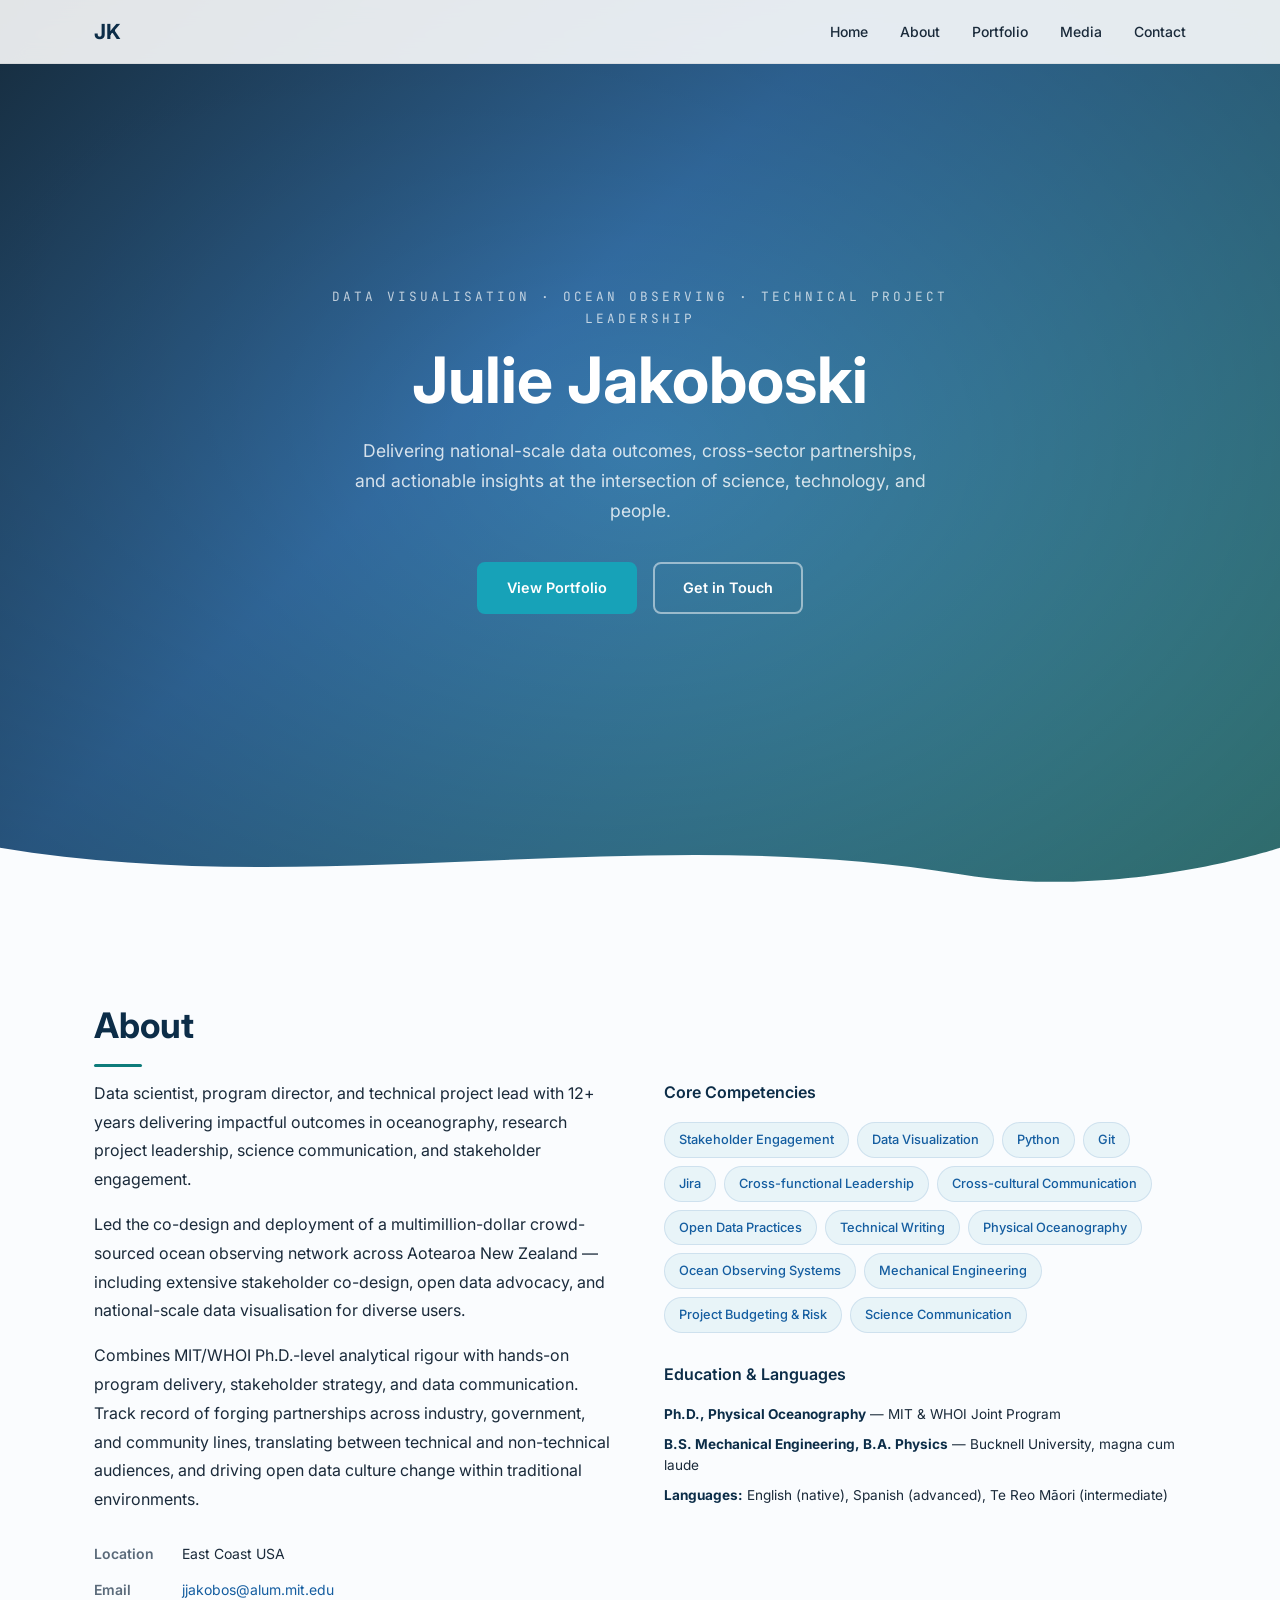
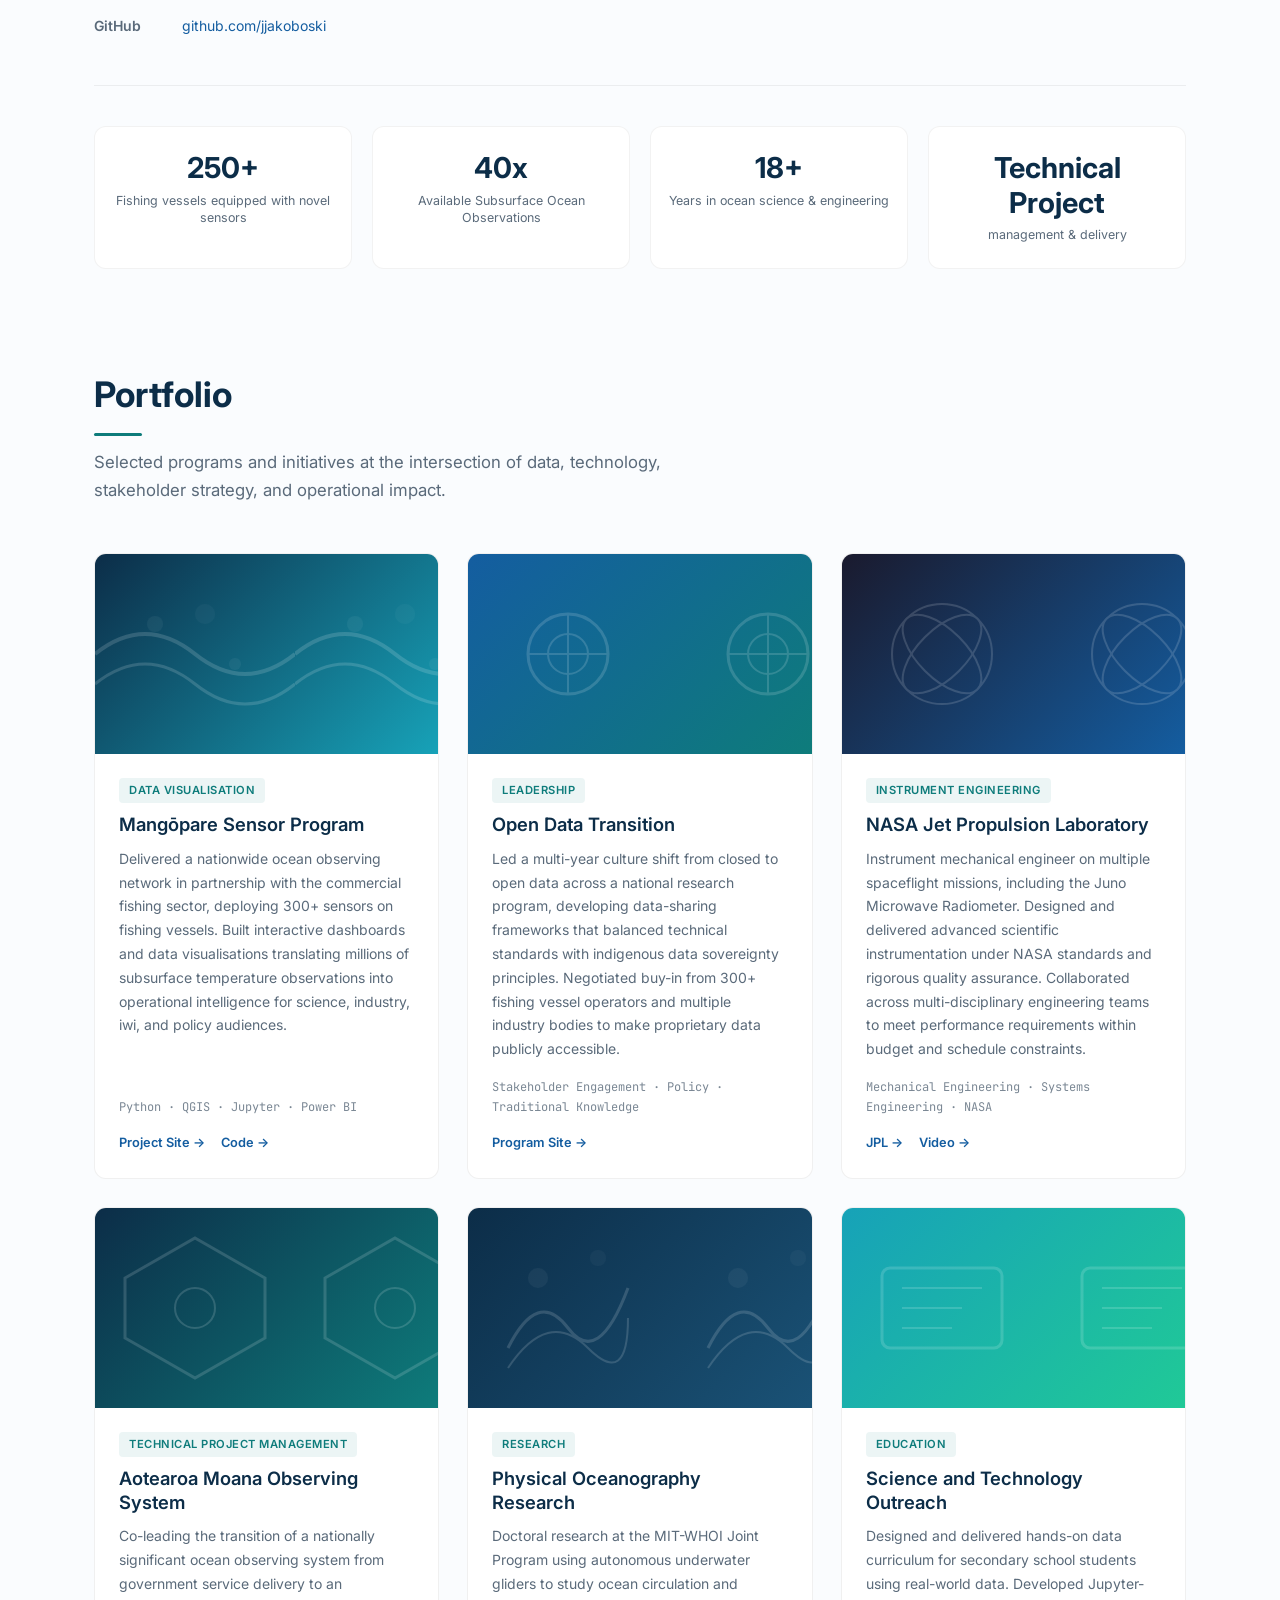
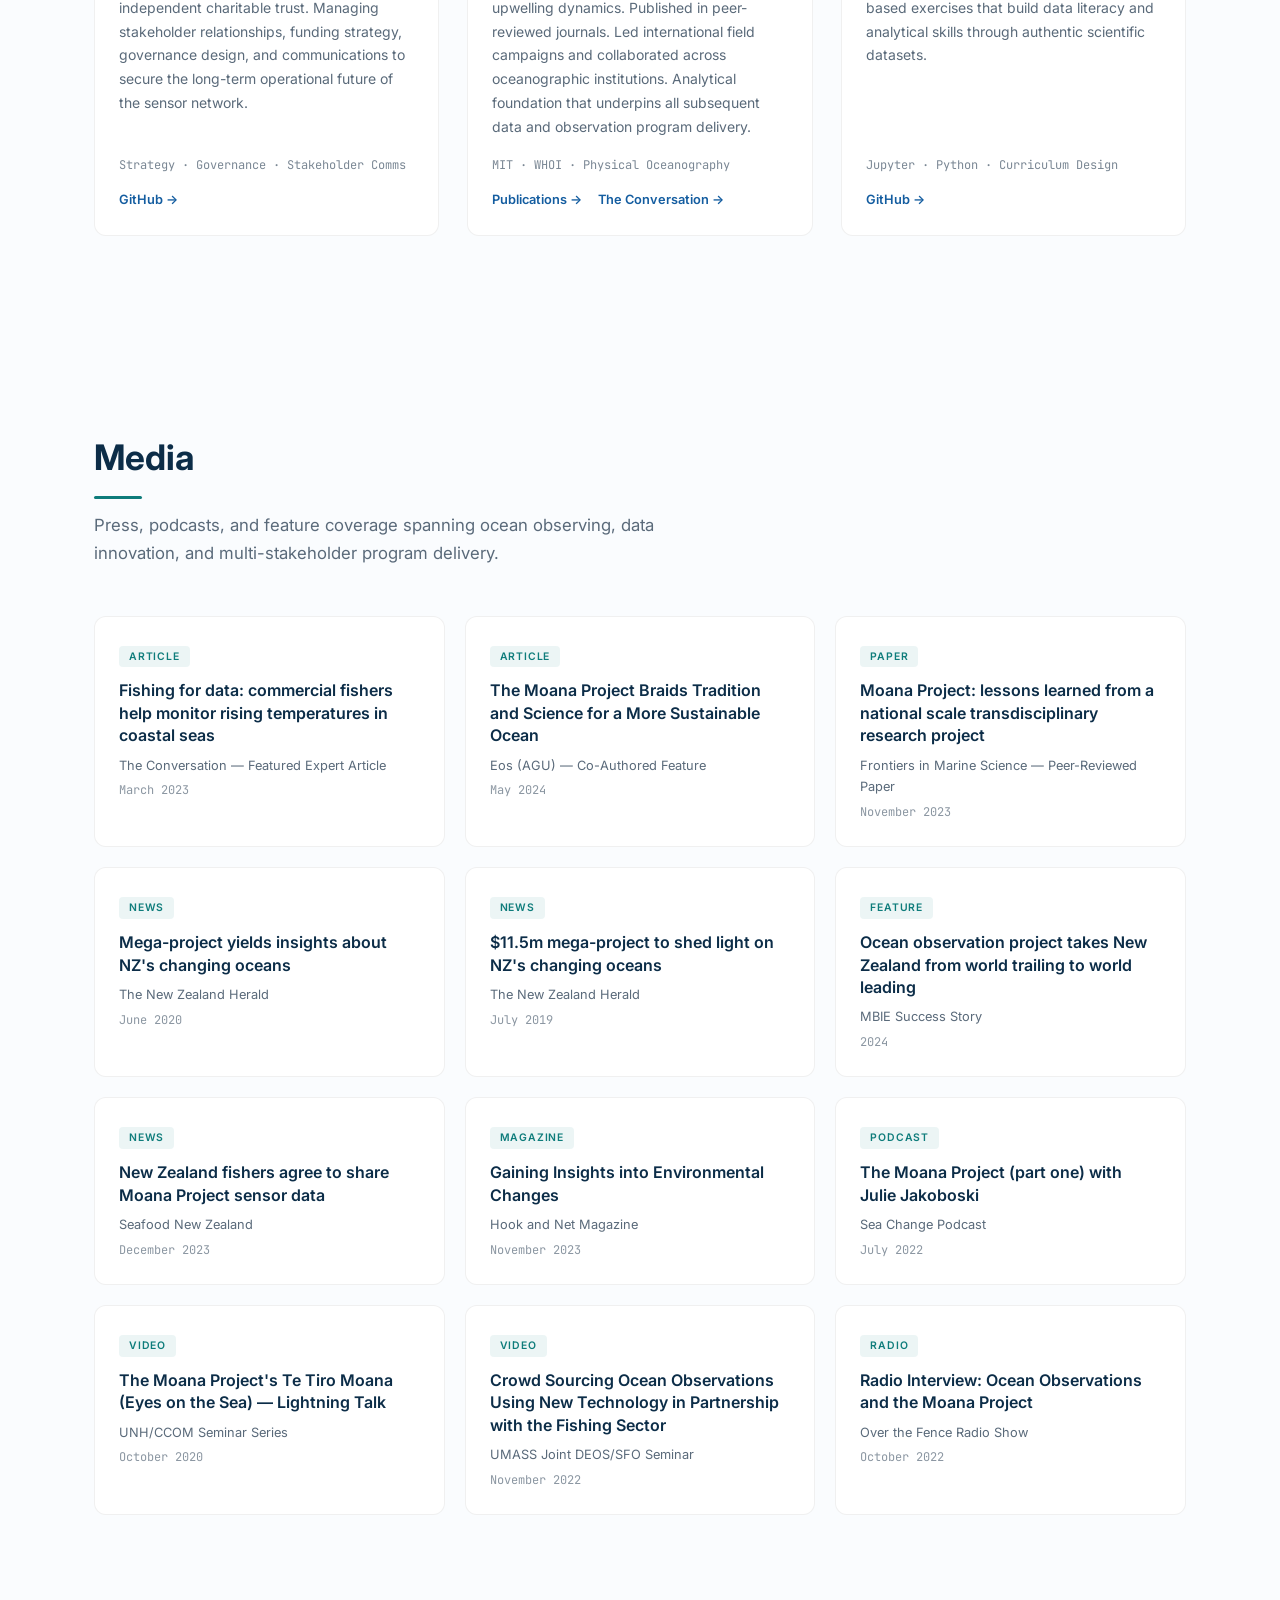
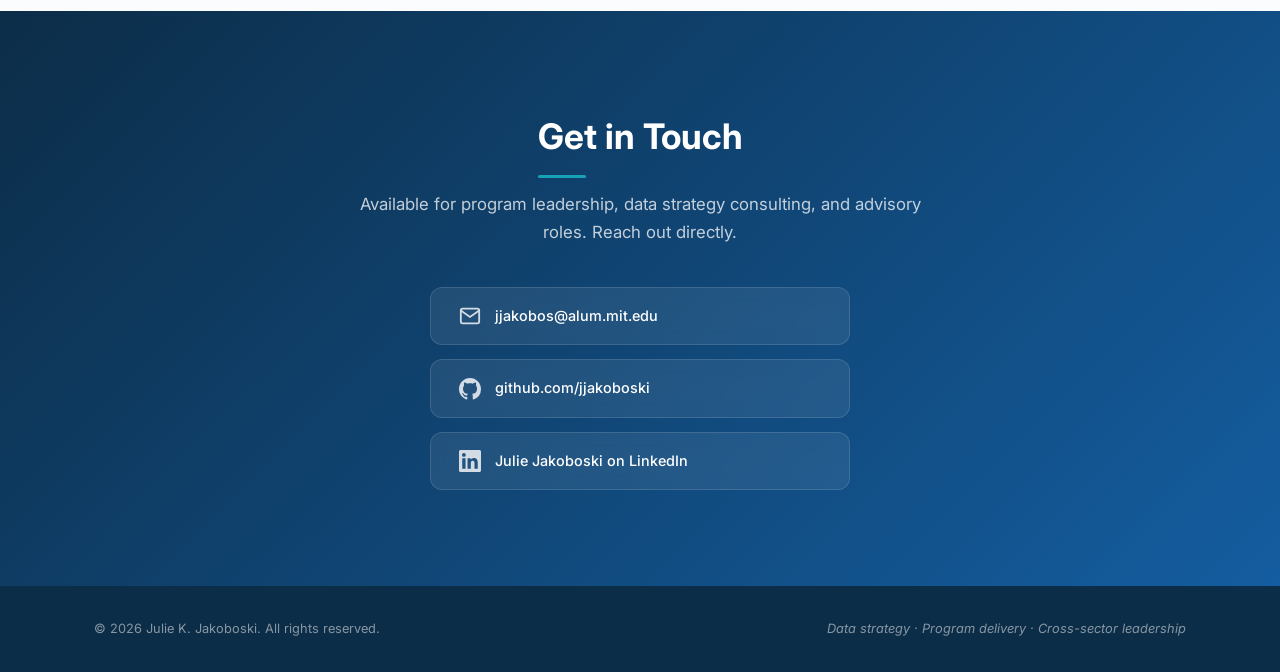
==== index.html @ d2feb6d9 "Initial commit" ====
<!DOCTYPE html>
<html lang="en">
<head>
  <meta charset="UTF-8">
  <meta name="viewport" content="width=device-width, initial-scale=1.0">
  <title>Julie K. Jakoboski — Data Delivery & Technical Project Leadership</title>
  <meta name="description" content="Julie K. Jakoboski — project director, team lead, and data strategist with 12+ years delivering national-scale ocean observing programs, stakeholder engagement, and data-driven solutions.">
  <link rel="preconnect" href="https://fonts.googleapis.com">
  <link rel="preconnect" href="https://fonts.gstatic.com" crossorigin>
  <link href="https://fonts.googleapis.com/css2?family=Inter:wght@300;400;500;600;700&family=JetBrains+Mono:wght@400;500&display=swap" rel="stylesheet">
  <link rel="stylesheet" href="css/style.css">
  <link rel="icon" type="image/svg+xml" href="data:image/svg+xml,<svg xmlns='http://www.w3.org/2000/svg' viewBox='0 0 32 32'><text y='28' font-size='28'>🌊</text></svg>">
</head>
<body>

  <nav class="nav" id="nav">
    <div class="nav__inner container">
      <a href="#home" class="nav__logo">JK</a>
      <button class="nav__toggle" id="navToggle" aria-label="Menu">
        <span></span><span></span><span></span>
      </button>
      <ul class="nav__links" id="navLinks">
        <li><a href="#home" class="nav__link">Home</a></li>
        <li><a href="#about" class="nav__link">About</a></li>
        <li><a href="#portfolio" class="nav__link">Portfolio</a></li>
        <li><a href="#media" class="nav__link">Media</a></li>
        <li><a href="#contact" class="nav__link">Contact</a></li>
      </ul>
    </div>
  </nav>

  <section class="hero" id="home">
    <div class="hero__overlay"></div>
    <div class="hero__content">
      <p class="hero__subtitle">Data Visualisation &middot; Ocean Observing &middot; Technical Project Leadership</p>
      <h1 class="hero__title">Julie Jakoboski</h1>
      <p class="hero__desc">Delivering national-scale data outcomes, cross-sector partnerships, and actionable insights at the intersection of science, technology, and people.</p>
      <div class="hero__actions">
        <a href="#portfolio" class="btn btn--primary">View Portfolio</a>
        <a href="#contact" class="btn btn--outline">Get in Touch</a>
      </div>
    </div>
    <div class="hero__wave">
      <svg viewBox="0 0 1440 120" preserveAspectRatio="none"><path d="M0,40 C360,120 720,0 1080,80 C1260,120 1440,40 1440,40 L1440,120 L0,120 Z" fill="var(--bg)"/></svg>
    </div>
  </section>

  <section class="about" id="about">
    <div class="container">
      <h2 class="section__title">About</h2>
      <div class="about__grid">
        <div class="about__text">
          <p>Data scientist, program director, and technical project lead with 12+ years delivering impactful outcomes in oceanography, research project leadership, science communication, and stakeholder engagement.</p>
          <p>Led the co-design and deployment of a multimillion-dollar crowd-sourced ocean observing network across Aotearoa New Zealand — including extensive stakeholder co-design, open data advocacy, and national-scale data visualisation for diverse users.</p>
          <p>Combines MIT/WHOI Ph.D.-level analytical rigour with hands-on program delivery, stakeholder strategy, and data communication. Track record of forging partnerships across industry, government, and community lines, translating between technical and non-technical audiences, and driving open data culture change within traditional environments.</p>

          <div class="about__details">
            <div class="detail">
              <span class="detail__label">Location</span>
              <span class="detail__value">East Coast USA</span>
            </div>
            <div class="detail">
              <span class="detail__label">Email</span>
              <span class="detail__value"><a href="mailto:jjakobos@alum.mit.edu">jjakobos@alum.mit.edu</a></span>
            </div>
            <div class="detail">
              <span class="detail__label">GitHub</span>
              <span class="detail__value"><a href="https://github.com/jjakoboski" target="_blank" rel="noopener">github.com/jjakoboski</a></span>
            </div>
          </div>
        </div>
        <div class="about__skills">
          <h3>Core Competencies</h3>
          <div class="skills__grid">
            <span class="skill-tag">Stakeholder Engagement</span>
            <span class="skill-tag">Data Visualization</span>
            <span class="skill-tag">Python</span>
            <span class="skill-tag">Git</span>
            <span class="skill-tag">Jira</span>
            <span class="skill-tag">Cross-functional Leadership</span>
            <span class="skill-tag">Cross-cultural Communication</span>
            <span class="skill-tag">Open Data Practices</span>
            <span class="skill-tag">Technical Writing</span>
            <span class="skill-tag">Physical Oceanography</span>
            <span class="skill-tag">Ocean Observing Systems</span>
            <span class="skill-tag">Mechanical Engineering</span>
            <span class="skill-tag">Project Budgeting &amp; Risk</span>
            <span class="skill-tag">Science Communication</span>
          </div>

          <h3 style="margin-top: 28px;">Education &amp; Languages</h3>
          <div class="about__edu">
            <p><strong>Ph.D., Physical Oceanography</strong> — MIT &amp; WHOI Joint Program</p>
            <p><strong>B.S. Mechanical Engineering, B.A. Physics</strong> — Bucknell University, magna cum laude</p>
            <p style="margin-top:8px;"><strong>Languages:</strong> English (native), Spanish (advanced), Te Reo Māori (intermediate)</p>
          </div>
        </div>
      </div>
      <div class="about-impact">
        <div class="impact-card">
          <span class="impact-number">250+</span>
          <span class="impact-label">Fishing vessels equipped with novel sensors</span>
        </div>
        <div class="impact-card">
          <span class="impact-number">40x</span>
          <span class="impact-label">Available Subsurface Ocean Observations</span>
        </div>
        <div class="impact-card">
          <span class="impact-number">18+</span>
          <span class="impact-label">Years in ocean science &amp; engineering</span>
        </div>
        <div class="impact-card">
          <span class="impact-number">Technical Project</span>
          <span class="impact-label">management &amp; delivery</span>
        </div>
      </div>
    </div>
  </section>

  <section class="portfolio" id="portfolio">
    <div class="container">
      <h2 class="section__title">Portfolio</h2>
      <p class="section__desc">Selected programs and initiatives at the intersection of data, technology, stakeholder strategy, and operational impact.</p>
      <div class="portfolio__grid">

        <article class="card">
          <div class="card__image card__image--moana"></div>
          <div class="card__body">
            <span class="card__tag">Data Visualisation</span>
            <h3 class="card__title">Mangōpare Sensor Program</h3>
            <p class="card__text">Delivered a nationwide ocean observing network in partnership with the commercial fishing sector, deploying 300+ sensors on fishing vessels. Built interactive dashboards and data visualisations translating millions of subsurface temperature observations into operational intelligence for science, industry, iwi, and policy audiences.</p>
            <div class="card__meta">
              <span>Python &middot; QGIS &middot; Jupyter &middot; Power BI</span>
            </div>
            <div class="card__links">
              <a href="https://www.moanaproject.org/temperature-sensors" target="_blank" rel="noopener" class="card__link">Project Site &rarr;</a>
              <a href="https://github.com/metocean/moana-plots" target="_blank" rel="noopener" class="card__link">Code &rarr;</a>
            </div>
          </div>
        </article>

        <article class="card">
          <div class="card__image card__image--open"></div>
          <div class="card__body">
            <span class="card__tag">Leadership</span>
            <h3 class="card__title">Open Data Transition</h3>
            <p class="card__text">Led a multi-year culture shift from closed to open data across a national research program, developing data-sharing frameworks that balanced technical standards with indigenous data sovereignty principles. Negotiated buy-in from 300+ fishing vessel operators and multiple industry bodies to make proprietary data publicly accessible.</p>
            <div class="card__meta">
              <span>Stakeholder Engagement &middot; Policy &middot; Traditional Knowledge</span>
            </div>
            <div class="card__links">
              <a href="https://www.moanaproject.org/" target="_blank" rel="noopener" class="card__link">Program Site &rarr;</a>
            </div>
          </div>
        </article>

        <article class="card">
          <div class="card__image card__image--jpl"></div>
          <div class="card__body">
            <span class="card__tag">Instrument Engineering</span>
            <h3 class="card__title">NASA Jet Propulsion Laboratory</h3>
            <p class="card__text">Instrument mechanical engineer on multiple spaceflight missions, including the Juno Microwave Radiometer. Designed and delivered advanced scientific instrumentation under NASA standards and rigorous quality assurance. Collaborated across multi-disciplinary engineering teams to meet performance requirements within budget and schedule constraints.</p>
            <div class="card__meta">
              <span>Mechanical Engineering &middot; Systems Engineering &middot; NASA</span>
            </div>
            <div class="card__links">
              <a href="https://www.jpl.nasa.gov/" target="_blank" rel="noopener" class="card__link">JPL &rarr;</a>
              <a href="https://www.youtube.com/watch?v=iakQRb3e0Zg" target="_blank" rel="noopener" class="card__link">Video &rarr;</a>
            </div>
          </div>
        </article>

        <article class="card">
          <div class="card__image card__image--amos"></div>
          <div class="card__body">
            <span class="card__tag">Technical Project Management</span>
            <h3 class="card__title">Aotearoa Moana Observing System</h3>
            <p class="card__text">Co-leading the transition of a nationally significant ocean observing system from government service delivery to an independent charitable trust. Managing stakeholder relationships, funding strategy, governance design, and communications to secure the long-term operational future of the sensor network.</p>
            <div class="card__meta">
              <span>Strategy &middot; Governance &middot; Stakeholder Comms</span>
            </div>
            <div class="card__links">
              <a href="https://github.com/jjakoboski/amosnz.github.io" target="_blank" rel="noopener" class="card__link">GitHub &rarr;</a>
            </div>
          </div>
        </article>

        <article class="card">
          <div class="card__image card__image--phd"></div>
          <div class="card__body">
            <span class="card__tag">Research</span>
            <h3 class="card__title">Physical Oceanography Research</h3>
            <p class="card__text">Doctoral research at the MIT-WHOI Joint Program using autonomous underwater gliders to study ocean circulation and upwelling dynamics. Published in peer-reviewed journals. Led international field campaigns and collaborated across oceanographic institutions. Analytical foundation that underpins all subsequent data and observation program delivery.</p>
            <div class="card__meta">
              <span>MIT &middot; WHOI &middot; Physical Oceanography</span>
            </div>
            <div class="card__links">
              <a href="https://www.researchgate.net/profile/J-K-Jakoboski" target="_blank" rel="noopener" class="card__link">Publications &rarr;</a>
              <a href="https://theconversation.com/profiles/julie-jakoboski-1417491" target="_blank" rel="noopener" class="card__link">The Conversation &rarr;</a>
            </div>
          </div>
        </article>

        <article class="card">
          <div class="card__image card__image--ed"></div>
          <div class="card__body">
            <span class="card__tag">Education</span>
            <h3 class="card__title">Science and Technology Outreach</h3>
            <p class="card__text">Designed and delivered hands-on data curriculum for secondary school students using real-world data. Developed Jupyter-based exercises that build data literacy and analytical skills through authentic scientific datasets.</p>
            <div class="card__meta">
              <span>Jupyter &middot; Python &middot; Curriculum Design</span>
            </div>
            <div class="card__links">
              <a href="https://github.com/jjakoboski/ocean_mapping_class_activity" target="_blank" rel="noopener" class="card__link">GitHub &rarr;</a>
            </div>
          </div>
        </article>

      </div>
    </div>
  </section>

  <section class="media" id="media">
    <div class="container">
      <h2 class="section__title">Media</h2>
      <p class="section__desc">Press, podcasts, and feature coverage spanning ocean observing, data innovation, and multi-stakeholder program delivery.</p>
      <div class="media__grid">

        <a href="https://theconversation.com/fishing-for-data-commercial-fishers-help-monitor-rising-temperatures-in-coastal-seas-202115" target="_blank" rel="noopener" class="media__card">
          <span class="media__badge">Article</span>
          <h3 class="media__title">Fishing for data: commercial fishers help monitor rising temperatures in coastal seas</h3>
          <p class="media__outlet">The Conversation &mdash; Featured Expert Article</p>
          <p class="media__date">March 2023</p>
        </a>

        <a href="https://eos.org/science-updates/the-moana-project-braids-tradition-and-science-for-a-more-sustainable-ocean" target="_blank" rel="noopener" class="media__card">
          <span class="media__badge">Article</span>
          <h3 class="media__title">The Moana Project Braids Tradition and Science for a More Sustainable Ocean</h3>
          <p class="media__outlet">Eos (AGU) &mdash; Co-Authored Feature</p>
          <p class="media__date">May 2024</p>
        </a>

        <a href="https://www.frontiersin.org/journals/marine-science/articles/10.3389/fmars.2023.1322194/full" target="_blank" rel="noopener" class="media__card">
          <span class="media__badge">Paper</span>
          <h3 class="media__title">Moana Project: lessons learned from a national scale transdisciplinary research project</h3>
          <p class="media__outlet">Frontiers in Marine Science &mdash; Peer-Reviewed Paper</p>
          <p class="media__date">November 2023</p>
        </a>

        <a href="https://www.nzherald.co.nz/nz/mega-project-yields-insights-about-nzs-changing-oceans/HNX4GWOMQ2BYAVNFIL4S4PTKSM/" target="_blank" rel="noopener" class="media__card">
          <span class="media__badge">News</span>
          <h3 class="media__title">Mega-project yields insights about NZ's changing oceans</h3>
          <p class="media__outlet">The New Zealand Herald</p>
          <p class="media__date">June 2020</p>
        </a>

        <a href="https://www.nzherald.co.nz/nz/115m-mega-project-to-shed-light-on-nzs-changing-oceans/J2PBU7576LOGXL4VD6CAKSYM7A/" target="_blank" rel="noopener" class="media__card">
          <span class="media__badge">News</span>
          <h3 class="media__title">$11.5m mega-project to shed light on NZ's changing oceans</h3>
          <p class="media__outlet">The New Zealand Herald</p>
          <p class="media__date">July 2019</p>
        </a>

        <a href="https://www.mbie.govt.nz/science-and-technology/science-and-innovation/news-success-stories/success-stories/ocean-observation-project-takes-new-zealand-from-world-trailing-to-world-leading" target="_blank" rel="noopener" class="media__card">
          <span class="media__badge">Feature</span>
          <h3 class="media__title">Ocean observation project takes New Zealand from world trailing to world leading</h3>
          <p class="media__outlet">MBIE Success Story</p>
          <p class="media__date">2024</p>
        </a>

        <a href="https://www.seafood.co.nz/news-and-events/news/detail/new-zealand-fishers-agree-to-share-moana-project-sensor-data" target="_blank" rel="noopener" class="media__card">
          <span class="media__badge">News</span>
          <h3 class="media__title">New Zealand fishers agree to share Moana Project sensor data</h3>
          <p class="media__outlet">Seafood New Zealand</p>
          <p class="media__date">December 2023</p>
        </a>

        <a href="https://mag.hookandnet.com/2023/11/06/2023-11moanaa/content.html" target="_blank" rel="noopener" class="media__card">
          <span class="media__badge">Magazine</span>
          <h3 class="media__title">Gaining Insights into Environmental Changes</h3>
          <p class="media__outlet">Hook and Net Magazine</p>
          <p class="media__date">November 2023</p>
        </a>

        <a href="https://seachangepod.podbean.com/e/the-moana-project-part-one-with-julie-jakoboski/" target="_blank" rel="noopener" class="media__card">
          <span class="media__badge">Podcast</span>
          <h3 class="media__title">The Moana Project (part one) with Julie Jakoboski</h3>
          <p class="media__outlet">Sea Change Podcast</p>
          <p class="media__date">July 2022</p>
        </a>

        <a href="https://www.youtube.com/watch?v=kIi5_cN1OlE" target="_blank" rel="noopener" class="media__card">
          <span class="media__badge">Video</span>
          <h3 class="media__title">The Moana Project's Te Tiro Moana (Eyes on the Sea) &mdash; Lightning Talk</h3>
          <p class="media__outlet">UNH/CCOM Seminar Series</p>
          <p class="media__date">October 2020</p>
        </a>

        <a href="https://echo360.org/media/1cb64dc0-693e-4611-b97f-aaab4a6896de/public" target="_blank" rel="noopener" class="media__card">
          <span class="media__badge">Video</span>
          <h3 class="media__title">Crowd Sourcing Ocean Observations Using New Technology in Partnership with the Fishing Sector</h3>
          <p class="media__outlet">UMASS Joint DEOS/SFO Seminar</p>
          <p class="media__date">November 2022</p>
        </a>

        <a href="https://archive.org/details/julie-j-interview-26-10-22" target="_blank" rel="noopener" class="media__card">
          <span class="media__badge">Radio</span>
          <h3 class="media__title">Radio Interview: Ocean Observations and the Moana Project</h3>
          <p class="media__outlet">Over the Fence Radio Show</p>
          <p class="media__date">October 2022</p>
        </a>

      </div>
    </div>
  </section>

  <section class="contact" id="contact">
    <div class="container">
      <div class="contact__inner">
        <h2 class="section__title section__title--light">Get in Touch</h2>
        <p class="contact__text">Available for program leadership, data strategy consulting, and advisory roles. Reach out directly.</p>
        <div class="contact__methods">
          <a href="mailto:jjakobos@alum.mit.edu" class="contact__card">
            <svg class="contact__icon" viewBox="0 0 24 24" fill="none" stroke="currentColor" stroke-width="2"><path d="M4 4h16c1.1 0 2 .9 2 2v12c0 1.1-.9 2-2 2H4c-1.1 0-2-.9-2-2V6c0-1.1.9-2 2-2z"/><polyline points="22,6 12,13 2,6"/></svg>
            <span>jjakobos@alum.mit.edu</span>
          </a>
          <a href="https://github.com/jjakoboski" target="_blank" rel="noopener" class="contact__card">
            <svg class="contact__icon" viewBox="0 0 24 24" fill="currentColor"><path d="M12 0C5.37 0 0 5.37 0 12c0 5.31 3.435 9.795 8.205 11.385.6.105.825-.255.825-.57 0-.285-.015-1.23-.015-2.235-3.015.555-3.795-.735-4.035-1.41-.135-.345-.72-1.41-1.23-1.695-.42-.225-1.02-.78-.015-.795.945-.015 1.62.87 1.845 1.23 1.08 1.815 2.805 1.305 3.495.99.105-.78.42-1.305.765-1.605-2.67-.3-5.46-1.335-5.46-5.925 0-1.305.465-2.385 1.23-3.225-.12-.3-.54-1.53.12-3.18 0 0 1.005-.315 3.3 1.23.96-.27 1.98-.405 3-.405s2.04.135 3 .405c2.295-1.56 3.3-1.23 3.3-1.23.66 1.65.24 2.88.12 3.18.765.84 1.23 1.905 1.23 3.225 0 4.605-2.805 5.625-5.475 5.925.435.375.81 1.095.81 2.22 0 1.605-.015 2.895-.015 3.3 0 .315.225.69.825.57A12.02 12.02 0 0024 12c0-6.63-5.37-12-12-12z"/></svg>
            <span>github.com/jjakoboski</span>
          </a>
          <a href="https://www.linkedin.com/in/julie-jakoboski-276776281/" target="_blank" rel="noopener" class="contact__card">
            <svg class="contact__icon" viewBox="0 0 24 24" fill="currentColor"><path d="M20.447 20.452h-3.554v-5.569c0-1.328-.027-3.037-1.852-3.037-1.853 0-2.136 1.445-2.136 2.939v5.667H9.351V9h3.414v1.561h.046c.477-.9 1.637-1.85 3.37-1.85 3.601 0 4.267 2.37 4.267 5.455v6.286zM5.337 7.433a2.062 2.062 0 01-2.063-2.065 2.064 2.064 0 112.063 2.065zm1.782 13.019H3.555V9h3.564v11.452zM22.225 0H1.771C.792 0 0 .774 0 1.729v20.542C0 23.227.792 24 1.771 24h20.451C23.2 24 24 23.227 24 22.271V1.729C24 .774 23.2 0 22.222 0h.003z"/></svg>
            <span>Julie Jakoboski on LinkedIn</span>
          </a>
        </div>
      </div>
    </div>
  </section>

  <footer class="footer">
    <div class="container">
      <div class="footer__inner">
        <p>&copy; 2026 Julie K. Jakoboski. All rights reserved.</p>
        <p class="footer__tagline">Data strategy &middot; Program delivery &middot; Cross-sector leadership</p>
      </div>
    </div>
  </footer>

  <script src="js/main.js"></script>
</body>
</html>
---- css/style.css ----
/* ===== Reset & Base ===== */
*, *::before, *::after { box-sizing: border-box; margin: 0; padding: 0; }

:root {
  --navy:   #0c2d48;
  --blue:   #145da0;
  --teal:   #0e7c7b;
  --aqua:   #17a2b8;
  --light:  #e8f4f8;
  --bg:     #fafcfe;
  --white:  #ffffff;
  --text:   #1a2a3a;
  --muted:  #5a6a7a;

  --font:   'Inter', -apple-system, BlinkMacSystemFont, 'Segoe UI', sans-serif;
  --mono:   'JetBrains Mono', monospace;

  --max-w:  1140px;
  --nav-h:  64px;
  --radius: 12px;
}

html { scroll-behavior: smooth; }
body {
  font-family: var(--font);
  color: var(--text);
  background: var(--bg);
  line-height: 1.7;
  -webkit-font-smoothing: antialiased;
}

img { max-width: 100%; display: block; }
a { color: var(--blue); text-decoration: none; transition: color .25s; }
a:hover { color: var(--teal); }

.container {
  width: 100%;
  max-width: var(--max-w);
  margin: 0 auto;
  padding: 0 24px;
}

/* ===== Navigation ===== */
.nav {
  position: fixed;
  top: 0; left: 0; right: 0;
  z-index: 1000;
  height: var(--nav-h);
  background: rgba(255,255,255,.88);
  backdrop-filter: blur(12px);
  -webkit-backdrop-filter: blur(12px);
  border-bottom: 1px solid rgba(0,0,0,.06);
  transition: box-shadow .3s;
}
.nav--scrolled { box-shadow: 0 2px 20px rgba(0,0,0,.08); }
.nav__inner {
  display: flex;
  align-items: center;
  justify-content: space-between;
  height: 100%;
}
.nav__logo {
  font-weight: 700;
  font-size: 1.3rem;
  color: var(--navy);
  letter-spacing: -.5px;
}
.nav__links {
  display: flex;
  gap: 32px;
  list-style: none;
}
.nav__link {
  font-size: .875rem;
  font-weight: 500;
  color: var(--text);
  position: relative;
  padding: 4px 0;
}
.nav__link::after {
  content: '';
  position: absolute;
  bottom: -2px; left: 0;
  width: 0; height: 2px;
  background: var(--teal);
  transition: width .3s;
}
.nav__link:hover::after { width: 100%; }
.nav__toggle {
  display: none;
  flex-direction: column;
  gap: 5px;
  background: none;
  border: none;
  cursor: pointer;
  padding: 4px;
}
.nav__toggle span {
  display: block;
  width: 24px;
  height: 2px;
  background: var(--text);
  border-radius: 2px;
  transition: .3s;
}

/* ===== Hero ===== */
.hero {
  position: relative;
  min-height: 100vh;
  display: flex;
  align-items: center;
  justify-content: center;
  overflow: hidden;
  background:
    linear-gradient(135deg, rgba(12,45,72,.92) 0%, rgba(20,93,160,.85) 40%, rgba(14,124,123,.78) 100%),
    url('https://images.unsplash.com/photo-1505118380757-91f5f5632de0?auto=format&fit=crop&w=1920&q=80') center/cover no-repeat;
}
.hero__overlay {
  position: absolute;
  inset: 0;
  background: radial-gradient(ellipse at center, transparent 0%, rgba(0,0,0,.3) 100%);
}
.hero__content {
  position: relative;
  z-index: 2;
  text-align: center;
  max-width: 720px;
  padding: 0 24px;
  animation: fadeUp 1s ease-out;
}
@keyframes fadeUp {
  from { opacity: 0; transform: translateY(30px); }
  to   { opacity: 1; transform: translateY(0); }
}
.hero__subtitle {
  font-family: var(--mono);
  font-size: .8rem;
  letter-spacing: 3px;
  text-transform: uppercase;
  color: rgba(255,255,255,.7);
  margin-bottom: 16px;
}
.hero__title {
  font-size: clamp(2.4rem, 6vw, 4rem);
  font-weight: 700;
  color: var(--white);
  line-height: 1.1;
  margin-bottom: 20px;
}
.hero__desc {
  font-size: 1.1rem;
  color: rgba(255,255,255,.8);
  line-height: 1.7;
  margin-bottom: 36px;
  max-width: 580px;
  margin-left: auto;
  margin-right: auto;
}
.hero__actions {
  display: flex;
  gap: 16px;
  justify-content: center;
  flex-wrap: wrap;
}
.hero__wave {
  position: absolute;
  bottom: -1px;
  left: 0;
  right: 0;
  z-index: 2;
  line-height: 0;
}
.hero__wave svg {
  width: 100%;
  height: 80px;
}

/* ===== Buttons ===== */
.btn {
  display: inline-block;
  padding: 12px 28px;
  font-family: var(--font);
  font-size: .9rem;
  font-weight: 600;
  border-radius: 8px;
  cursor: pointer;
  transition: all .3s;
  border: 2px solid transparent;
  text-align: center;
}
.btn--primary {
  background: var(--aqua);
  color: var(--white);
  border-color: var(--aqua);
}
.btn--primary:hover {
  background: transparent;
  color: var(--white);
  border-color: var(--white);
}
.btn--outline {
  background: transparent;
  color: var(--white);
  border-color: rgba(255,255,255,.5);
}
.btn--outline:hover {
  background: var(--white);
  color: var(--navy);
  border-color: var(--white);
}

/* ===== Sections ===== */
section { padding: 96px 0; }

.section__title {
  font-size: clamp(1.6rem, 3vw, 2.2rem);
  font-weight: 700;
  color: var(--navy);
  margin-bottom: 12px;
  position: relative;
  display: inline-block;
}
.section__title::after {
  content: '';
  display: block;
  width: 48px;
  height: 3px;
  background: var(--teal);
  margin-top: 8px;
  border-radius: 2px;
}
.section__title--light { color: var(--white); }
.section__title--light::after { background: var(--aqua); }

.section__desc {
  color: var(--muted);
  font-size: 1.05rem;
  max-width: 600px;
  margin-bottom: 48px;
}

/* ===== About ===== */
.about__grid {
  display: grid;
  grid-template-columns: 1fr 1fr;
  gap: 48px;
  align-items: start;
}
.about__text p {
  margin-bottom: 16px;
  font-size: 1rem;
  line-height: 1.8;
  color: var(--text);
}
.about__details {
  margin-top: 28px;
  display: flex;
  flex-direction: column;
  gap: 12px;
}
.detail {
  display: flex;
  gap: 8px;
}
.detail__label {
  font-weight: 600;
  color: var(--muted);
  min-width: 80px;
  font-size: .875rem;
}
.detail__value { font-size: .875rem; }

.about__skills h3 {
  font-size: 1rem;
  font-weight: 600;
  color: var(--navy);
  margin-bottom: 16px;
}
.skills__grid {
  display: flex;
  flex-wrap: wrap;
  gap: 8px;
}
.skill-tag {
  display: inline-block;
  padding: 6px 14px;
  font-size: .8rem;
  font-weight: 500;
  background: var(--light);
  color: var(--blue);
  border-radius: 20px;
  border: 1px solid rgba(20,93,160,.12);
}

.about__extra {
  margin-top: 28px;
  display: grid;
  grid-template-columns: 1fr 1fr;
  gap: 20px;
}
.about__extra-col h3 {
  font-size: .85rem;
  font-weight: 600;
  color: var(--teal);
  margin-bottom: 10px;
  text-transform: uppercase;
  letter-spacing: .5px;
}
.about__extra-col ul {
  list-style: none;
  padding: 0;
}
.about__extra-col ul li {
  font-size: .82rem;
  line-height: 1.7;
  color: var(--muted);
  padding-left: 14px;
  position: relative;
}
.about__extra-col ul li::before {
  content: '\2013';
  position: absolute;
  left: 0;
  color: var(--teal);
}
.about__edu p {
  font-size: .85rem;
  line-height: 1.5;
  color: var(--text);
  margin-bottom: 10px;
}
.about__edu p strong {
  color: var(--navy);
}

/* ===== Impact Metrics ===== */
.about-impact {
  display: grid;
  grid-template-columns: repeat(4, 1fr);
  gap: 20px;
  margin-top: 48px;
  padding-top: 40px;
  border-top: 1px solid rgba(0,0,0,.06);
}
#about { padding-bottom: 0; }
.impact-card {
  text-align: center;
  padding: 24px 16px;
  background: var(--white);
  border: 1px solid rgba(0,0,0,.05);
  border-radius: var(--radius);
  transition: transform .3s, box-shadow .3s;
}
.impact-card:hover {
  transform: translateY(-3px);
  box-shadow: 0 8px 24px rgba(0,0,0,.06);
}
.impact-number {
  display: block;
  font-size: 1.8rem;
  font-weight: 700;
  color: var(--navy);
  line-height: 1.2;
  margin-bottom: 6px;
}
.impact-label {
  display: block;
  font-size: .78rem;
  color: var(--muted);
  line-height: 1.4;
}

/* ===== Portfolio ===== */
.portfolio__grid {
  display: grid;
  grid-template-columns: repeat(auto-fill, minmax(340px, 1fr));
  gap: 28px;
}

/* ===== Card ===== */
.card {
  background: var(--white);
  border-radius: var(--radius);
  overflow: hidden;
  border: 1px solid rgba(0,0,0,.06);
  transition: transform .3s, box-shadow .3s;
  display: flex;
  flex-direction: column;
}
.card:hover {
  transform: translateY(-4px);
  box-shadow: 0 12px 40px rgba(0,0,0,.08);
}
.card__image {
  height: 200px;
  background-size: cover;
  background-position: center;
}
.card__image--moana {
  background: linear-gradient(135deg, #0c2d48, #17a2b8),
    url('data:image/svg+xml,<svg xmlns="http://www.w3.org/2000/svg" viewBox="0 0 100 100" opacity=".15"><path d="M0 50 Q25 30 50 50 T100 50" stroke="white" fill="none" stroke-width="2"/><path d="M0 65 Q25 45 50 65 T100 65" stroke="white" fill="none" stroke-width="1.5"/><circle cx="30" cy="35" r="4" fill="white" opacity=".3"/><circle cx="70" cy="55" r="3" fill="white" opacity=".3"/><circle cx="55" cy="30" r="5" fill="white" opacity=".2"/></svg>');
  background-blend-mode: overlay;
}
.card__image--open {
  background: linear-gradient(135deg, #145da0, #0e7c7b),
    url('data:image/svg+xml,<svg xmlns="http://www.w3.org/2000/svg" viewBox="0 0 100 100" opacity=".15"><circle cx="50" cy="50" r="20" fill="none" stroke="white" stroke-width="1.5"/><circle cx="50" cy="50" r="10" fill="none" stroke="white" stroke-width="1"/><line x1="50" y1="30" x2="50" y2="70" stroke="white" stroke-width="1"/><line x1="30" y1="50" x2="70" y2="50" stroke="white" stroke-width="1"/></svg>');
  background-blend-mode: overlay;
}
.card__image--ed {
  background: linear-gradient(135deg, #17a2b8, #20c997),
    url('data:image/svg+xml,<svg xmlns="http://www.w3.org/2000/svg" viewBox="0 0 100 100" opacity=".15"><rect x="20" y="30" width="60" height="40" rx="4" fill="none" stroke="white" stroke-width="1.5"/><line x1="30" y1="40" x2="70" y2="40" stroke="white" stroke-width="1"/><line x1="30" y1="50" x2="60" y2="50" stroke="white" stroke-width="1"/><line x1="30" y1="60" x2="55" y2="60" stroke="white" stroke-width="1"/></svg>');
  background-blend-mode: overlay;
}
.card__image--amos {
  background: linear-gradient(135deg, #0c2d48, #0e7c7b),
    url('data:image/svg+xml,<svg xmlns="http://www.w3.org/2000/svg" viewBox="0 0 100 100" opacity=".15"><polygon points="50,15 85,35 85,65 50,85 15,65 15,35" fill="none" stroke="white" stroke-width="1.5"/><circle cx="50" cy="50" r="10" fill="none" stroke="white" stroke-width="1"/></svg>');
  background-blend-mode: overlay;
}
.card__image--jpl {
  background: linear-gradient(135deg, #1a1a2e, #145da0),
    url('data:image/svg+xml,<svg xmlns="http://www.w3.org/2000/svg" viewBox="0 0 100 100" opacity=".15"><circle cx="50" cy="50" r="25" fill="none" stroke="white" stroke-width="1"/><ellipse cx="50" cy="50" rx="12" ry="25" fill="none" stroke="white" stroke-width="1" transform="rotate(45 50 50)"/><ellipse cx="50" cy="50" rx="12" ry="25" fill="none" stroke="white" stroke-width="1" transform="rotate(-45 50 50)"/></svg>');
  background-blend-mode: overlay;
}
.card__image--phd {
  background: linear-gradient(135deg, #0c2d48, #1a5276),
    url('data:image/svg+xml,<svg xmlns="http://www.w3.org/2000/svg" viewBox="0 0 100 100" opacity=".15"><path d="M20 70 Q35 40 50 60 T80 40" fill="none" stroke="white" stroke-width="1.5"/><path d="M20 80 Q40 50 60 70 T80 55" fill="none" stroke="white" stroke-width="1"/><circle cx="35" cy="35" r="5" fill="white" opacity=".3"/><circle cx="65" cy="25" r="4" fill="white" opacity=".2"/></svg>');
  background-blend-mode: overlay;
}
.card__body {
  padding: 24px;
  flex: 1;
  display: flex;
  flex-direction: column;
}
.card__tag {
  display: inline-block;
  padding: 3px 10px;
  font-size: .7rem;
  font-weight: 600;
  letter-spacing: .5px;
  text-transform: uppercase;
  color: var(--teal);
  background: rgba(14,124,123,.08);
  border-radius: 4px;
  margin-bottom: 10px;
  align-self: flex-start;
}
.card__title {
  font-size: 1.15rem;
  font-weight: 600;
  color: var(--navy);
  margin-bottom: 10px;
  line-height: 1.3;
}
.card__text {
  font-size: .875rem;
  line-height: 1.7;
  color: var(--muted);
  flex: 1;
}
.card__meta {
  margin-top: 16px;
  font-size: .75rem;
  color: var(--muted);
  font-family: var(--mono);
  opacity: .8;
}
.card__links {
  margin-top: 14px;
  display: flex;
  gap: 16px;
}
.card__link {
  font-size: .8rem;
  font-weight: 600;
  color: var(--blue);
}
.card__link:hover { color: var(--teal); }

/* ===== Media ===== */
.media__grid {
  display: grid;
  grid-template-columns: repeat(auto-fill, minmax(320px, 1fr));
  gap: 20px;
}
.media__card {
  display: block;
  background: var(--white);
  border: 1px solid rgba(0,0,0,.06);
  border-radius: var(--radius);
  padding: 24px;
  transition: transform .3s, box-shadow .3s, border-color .3s;
  color: var(--text);
}
.media__card:hover {
  transform: translateY(-3px);
  box-shadow: 0 8px 30px rgba(0,0,0,.07);
  border-color: var(--teal);
  color: var(--text);
}
.media__badge {
  display: inline-block;
  padding: 2px 10px;
  font-size: .65rem;
  font-weight: 600;
  letter-spacing: .8px;
  text-transform: uppercase;
  color: var(--teal);
  background: rgba(14,124,123,.08);
  border-radius: 4px;
  margin-bottom: 12px;
}
.media__title {
  font-size: 1rem;
  font-weight: 600;
  color: var(--navy);
  line-height: 1.4;
  margin-bottom: 8px;
}
.media__card:hover .media__title { color: var(--blue); }
.media__outlet {
  font-size: .8rem;
  color: var(--muted);
  margin-bottom: 4px;
}
.media__date {
  font-size: .75rem;
  color: var(--muted);
  font-family: var(--mono);
  opacity: .7;
}

/* ===== Contact ===== */
.contact {
  background: linear-gradient(135deg, var(--navy), var(--blue));
  color: var(--white);
}
.contact__inner {
  text-align: center;
  max-width: 600px;
  margin: 0 auto;
}
.contact__text {
  font-size: 1.05rem;
  color: rgba(255,255,255,.75);
  margin-bottom: 40px;
}
.contact__methods {
  display: flex;
  flex-direction: column;
  gap: 14px;
  align-items: center;
}
.contact__card {
  display: flex;
  align-items: center;
  gap: 14px;
  background: rgba(255,255,255,.08);
  backdrop-filter: blur(8px);
  border: 1px solid rgba(255,255,255,.12);
  border-radius: var(--radius);
  padding: 16px 28px;
  width: 100%;
  max-width: 420px;
  color: var(--white);
  transition: background .3s, transform .3s;
  font-size: .9rem;
  font-weight: 500;
}
.contact__card:hover {
  background: rgba(255,255,255,.15);
  color: var(--white);
  transform: translateY(-2px);
}
.contact__icon {
  width: 22px;
  height: 22px;
  flex-shrink: 0;
  opacity: .8;
}

/* ===== Footer ===== */
.footer {
  background: var(--navy);
  padding: 32px 0;
  color: rgba(255,255,255,.5);
  font-size: .8rem;
}
.footer__inner {
  display: flex;
  justify-content: space-between;
  align-items: center;
  flex-wrap: wrap;
  gap: 8px;
}
.footer__tagline {
  font-style: italic;
}

/* ===== Mobile ===== */
@media (max-width: 768px) {
  .nav__toggle { display: flex; }
  .nav__links {
    position: fixed;
    top: var(--nav-h); left: 0; right: 0;
    flex-direction: column;
    gap: 0;
    background: rgba(255,255,255,.98);
    backdrop-filter: blur(12px);
    border-bottom: 1px solid rgba(0,0,0,.06);
    padding: 8px 0;
    transform: translateY(-110%);
    opacity: 0;
    transition: transform .35s, opacity .35s;
  }
  .nav__links--open {
    transform: translateY(0);
    opacity: 1;
  }
  .nav__link {
    display: block;
    padding: 12px 24px;
    font-size: 1rem;
  }
  .nav__link::after { display: none; }

  .hero__title { font-size: clamp(2rem, 8vw, 2.8rem); }
  .hero__desc { font-size: .95rem; }
  .hero__actions { flex-direction: column; align-items: center; }
  .hero__wave svg { height: 40px; }

  .about__grid { grid-template-columns: 1fr; gap: 32px; }
  .about__extra { grid-template-columns: 1fr; }
  .about-impact { grid-template-columns: repeat(2, 1fr); }
  .portfolio__grid { grid-template-columns: 1fr; }
  .media__grid { grid-template-columns: 1fr; }

  section { padding: 64px 0; }
  .footer__inner { flex-direction: column; text-align: center; }
}
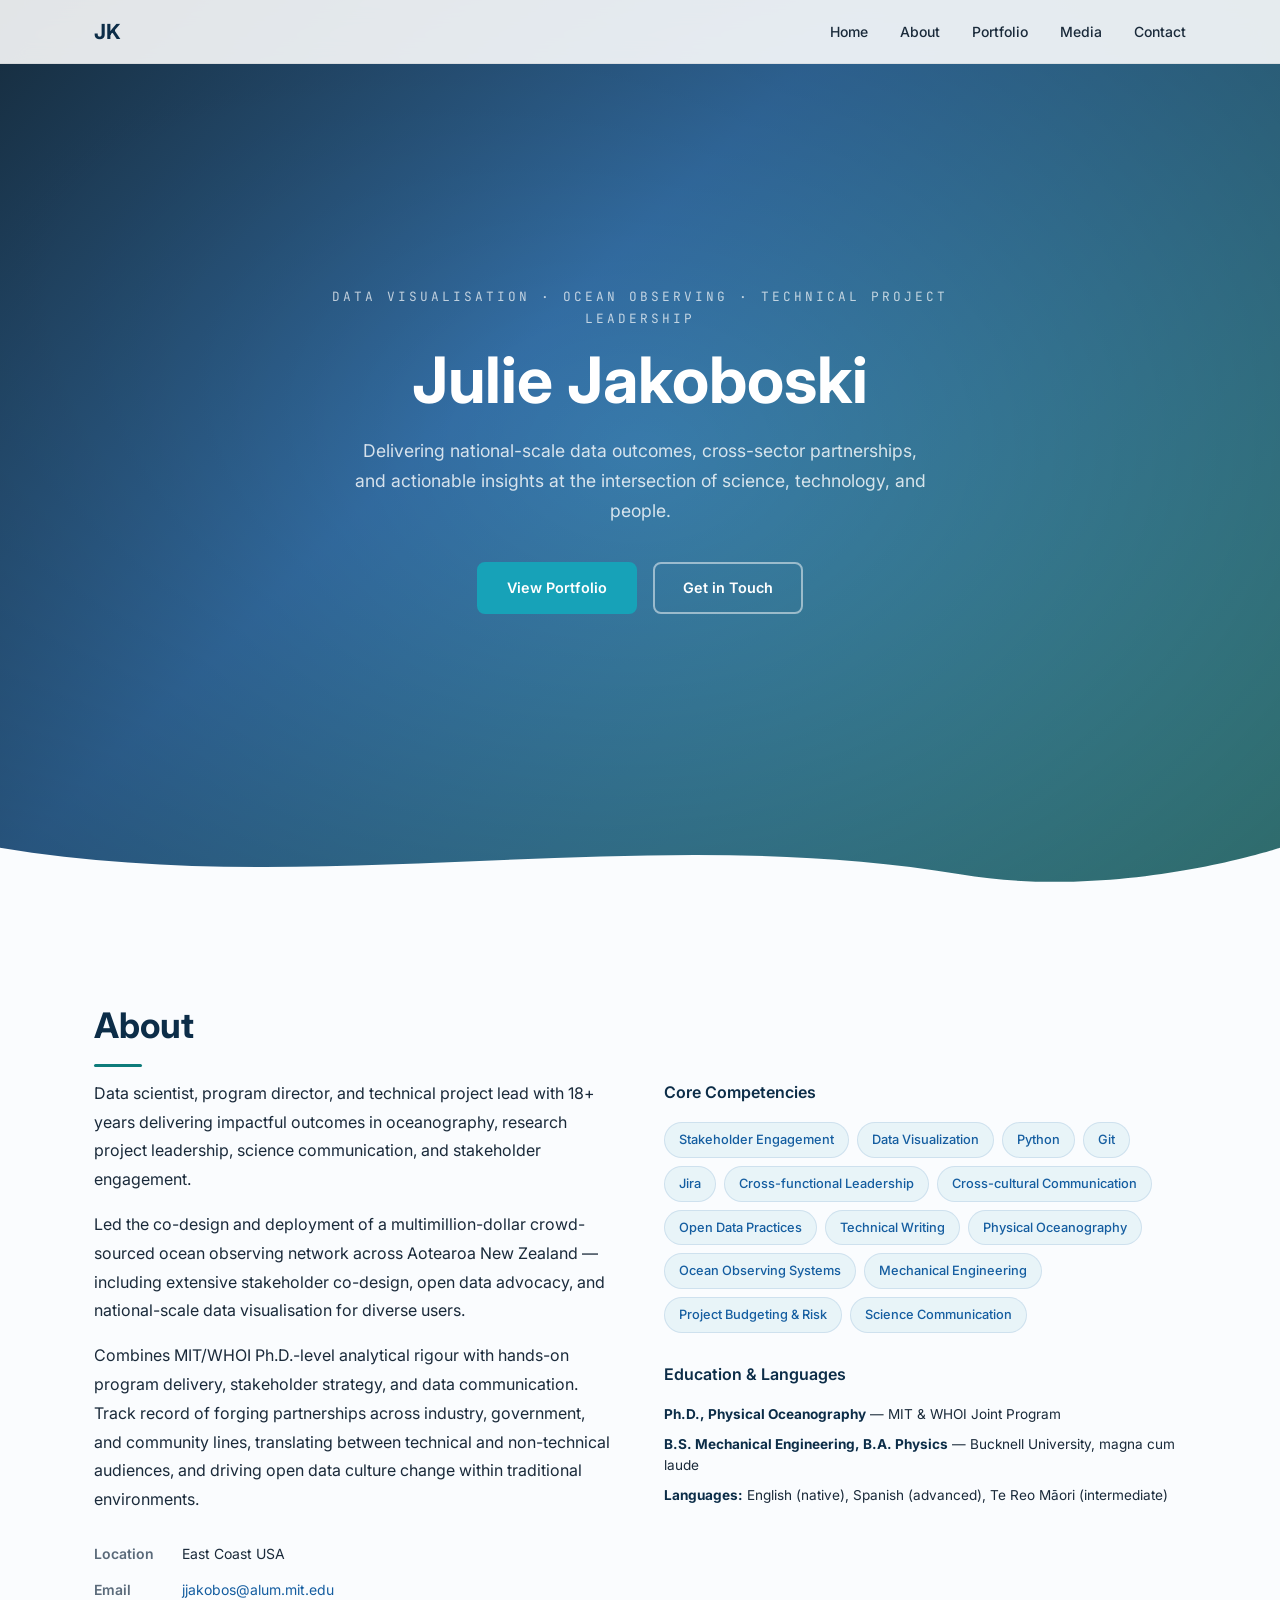
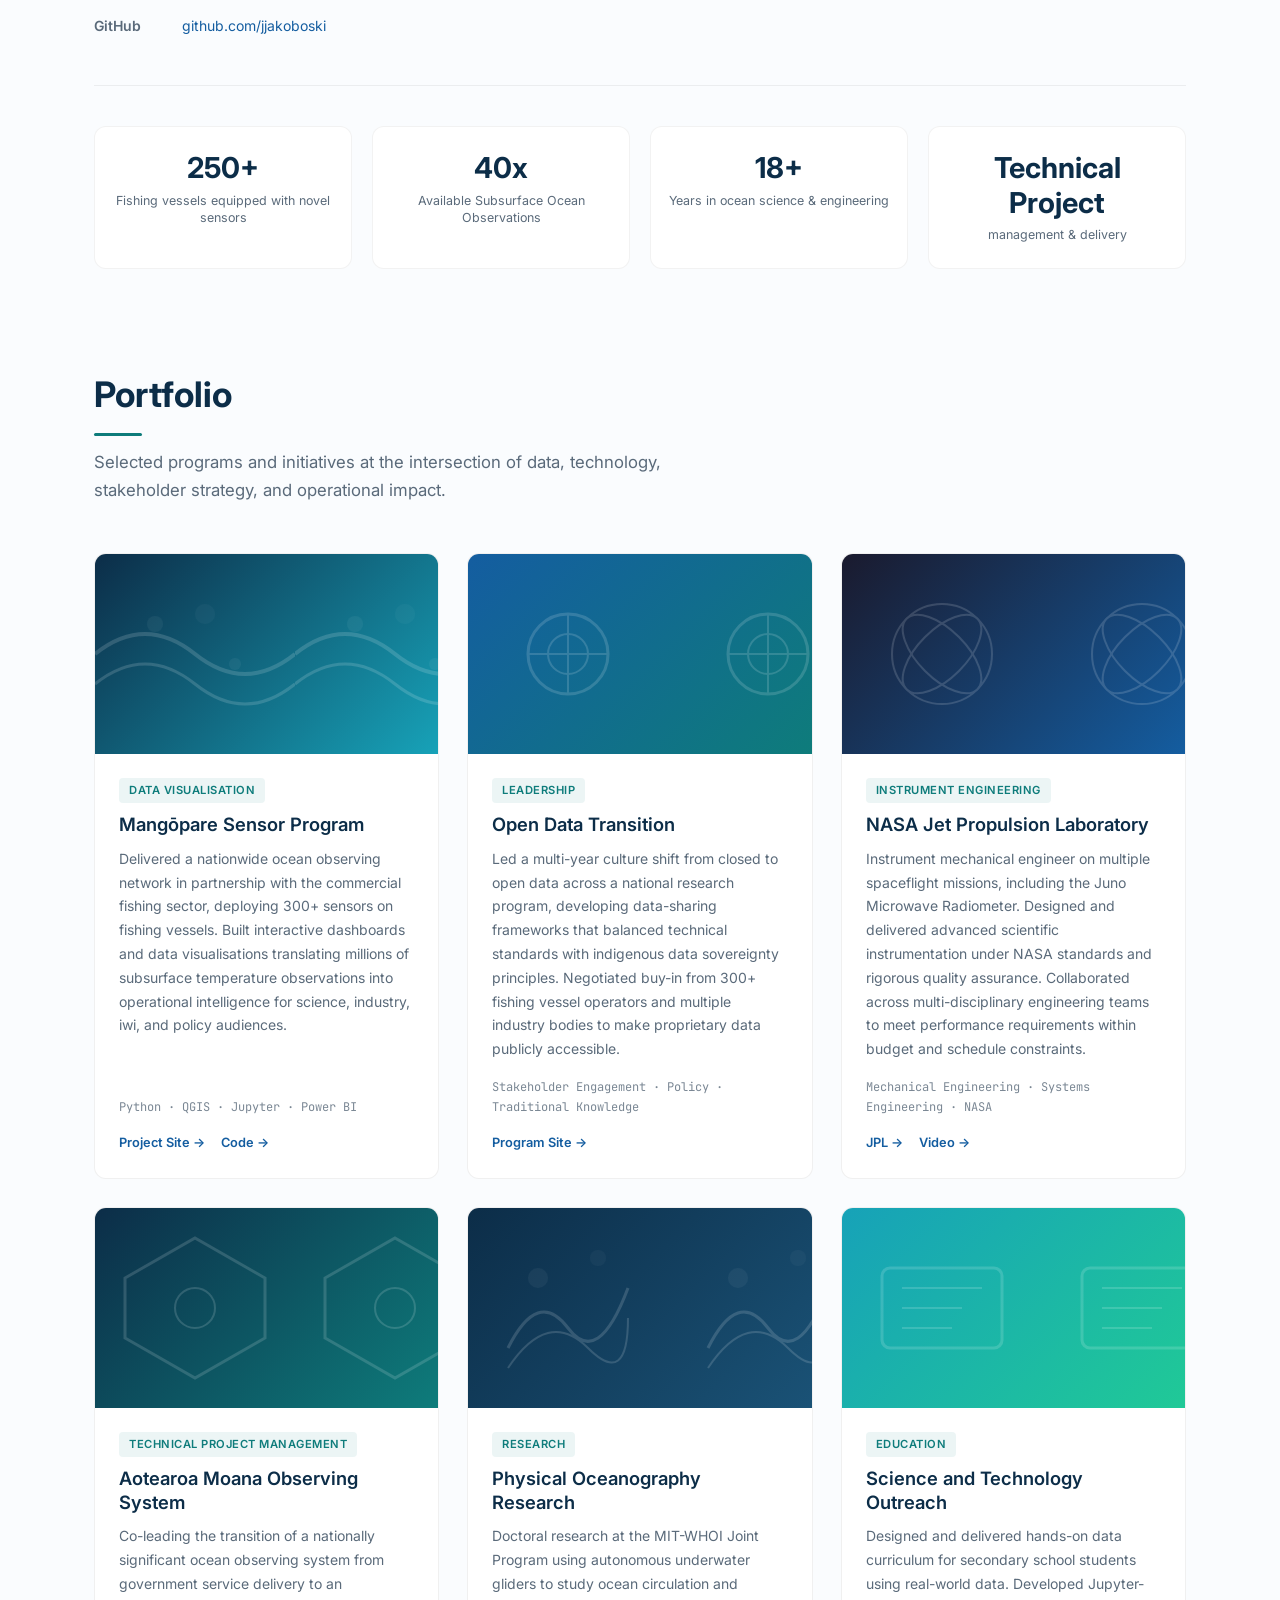
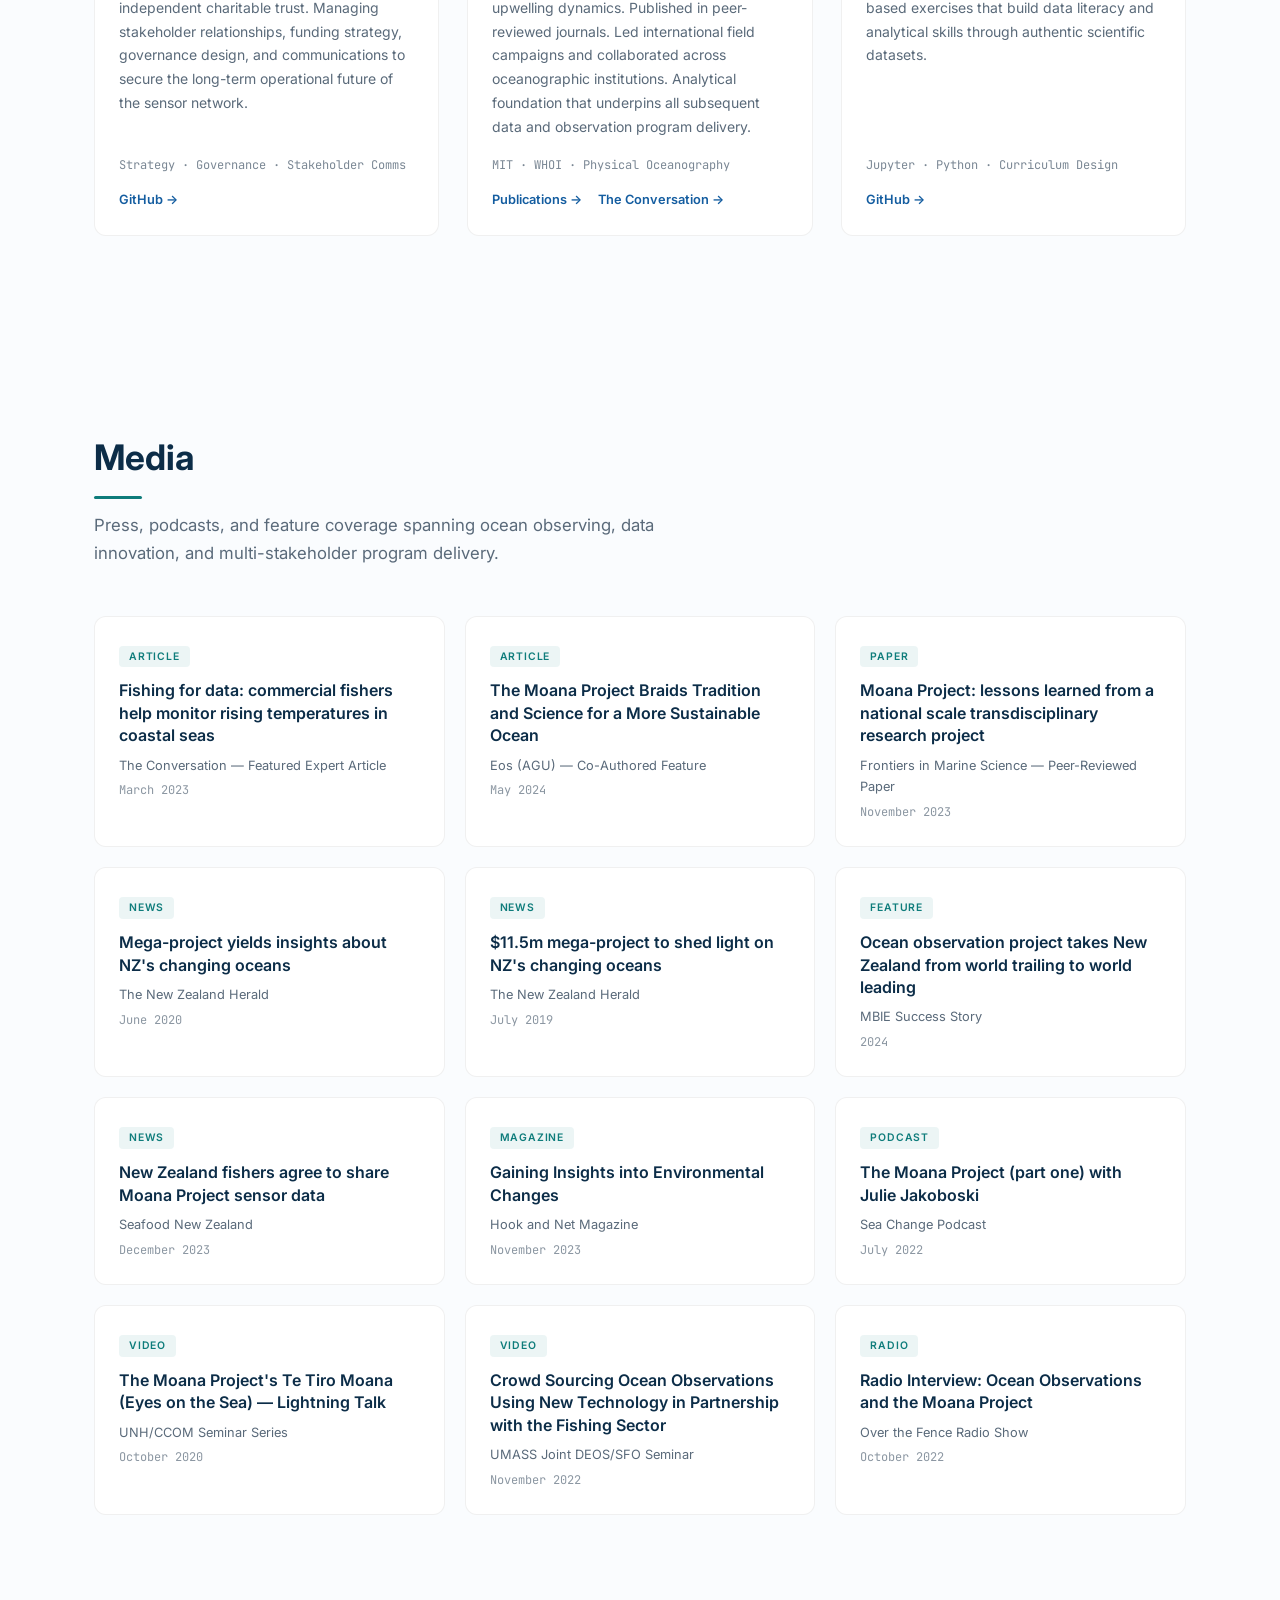
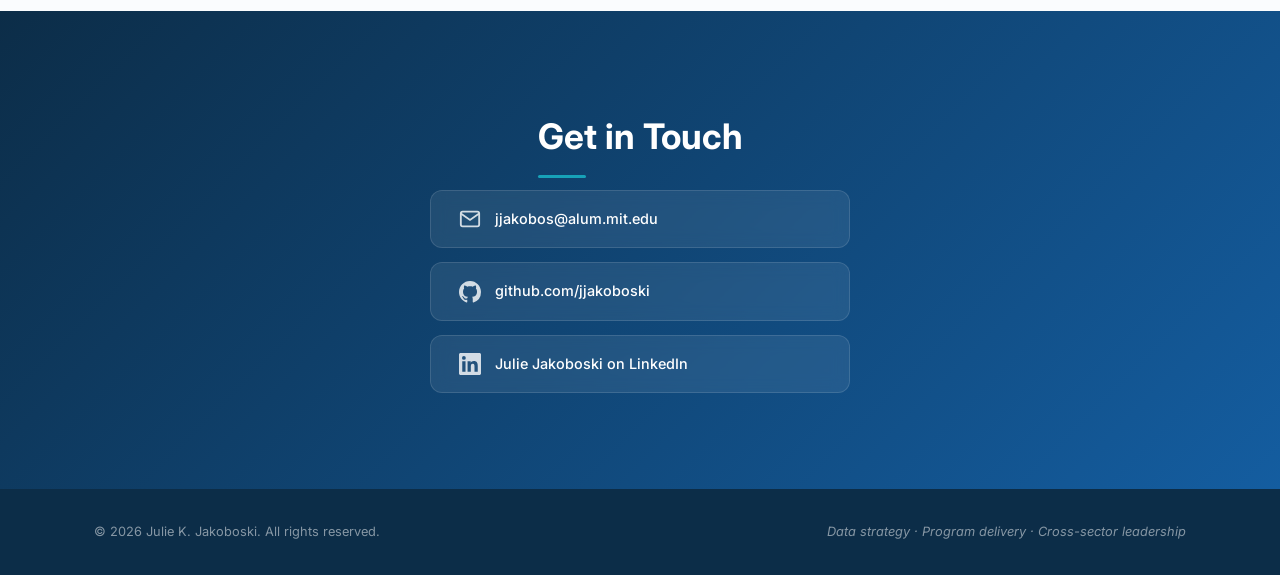
==== commit f50ff731: "Update index.html" ====
--- a/index.html
+++ b/index.html
@@ -50,7 +50,7 @@
       <h2 class="section__title">About</h2>
       <div class="about__grid">
         <div class="about__text">
-          <p>Data scientist, program director, and technical project lead with 12+ years delivering impactful outcomes in oceanography, research project leadership, science communication, and stakeholder engagement.</p>
+          <p>Data scientist, program director, and technical project lead with 18+ years delivering impactful outcomes in oceanography, research project leadership, science communication, and stakeholder engagement.</p>
           <p>Led the co-design and deployment of a multimillion-dollar crowd-sourced ocean observing network across Aotearoa New Zealand — including extensive stakeholder co-design, open data advocacy, and national-scale data visualisation for diverse users.</p>
           <p>Combines MIT/WHOI Ph.D.-level analytical rigour with hands-on program delivery, stakeholder strategy, and data communication. Track record of forging partnerships across industry, government, and community lines, translating between technical and non-technical audiences, and driving open data culture change within traditional environments.</p>
 
@@ -318,7 +318,6 @@
     <div class="container">
       <div class="contact__inner">
         <h2 class="section__title section__title--light">Get in Touch</h2>
-        <p class="contact__text">Available for program leadership, data strategy consulting, and advisory roles. Reach out directly.</p>
         <div class="contact__methods">
           <a href="mailto:jjakobos@alum.mit.edu" class="contact__card">
             <svg class="contact__icon" viewBox="0 0 24 24" fill="none" stroke="currentColor" stroke-width="2"><path d="M4 4h16c1.1 0 2 .9 2 2v12c0 1.1-.9 2-2 2H4c-1.1 0-2-.9-2-2V6c0-1.1.9-2 2-2z"/><polyline points="22,6 12,13 2,6"/></svg>
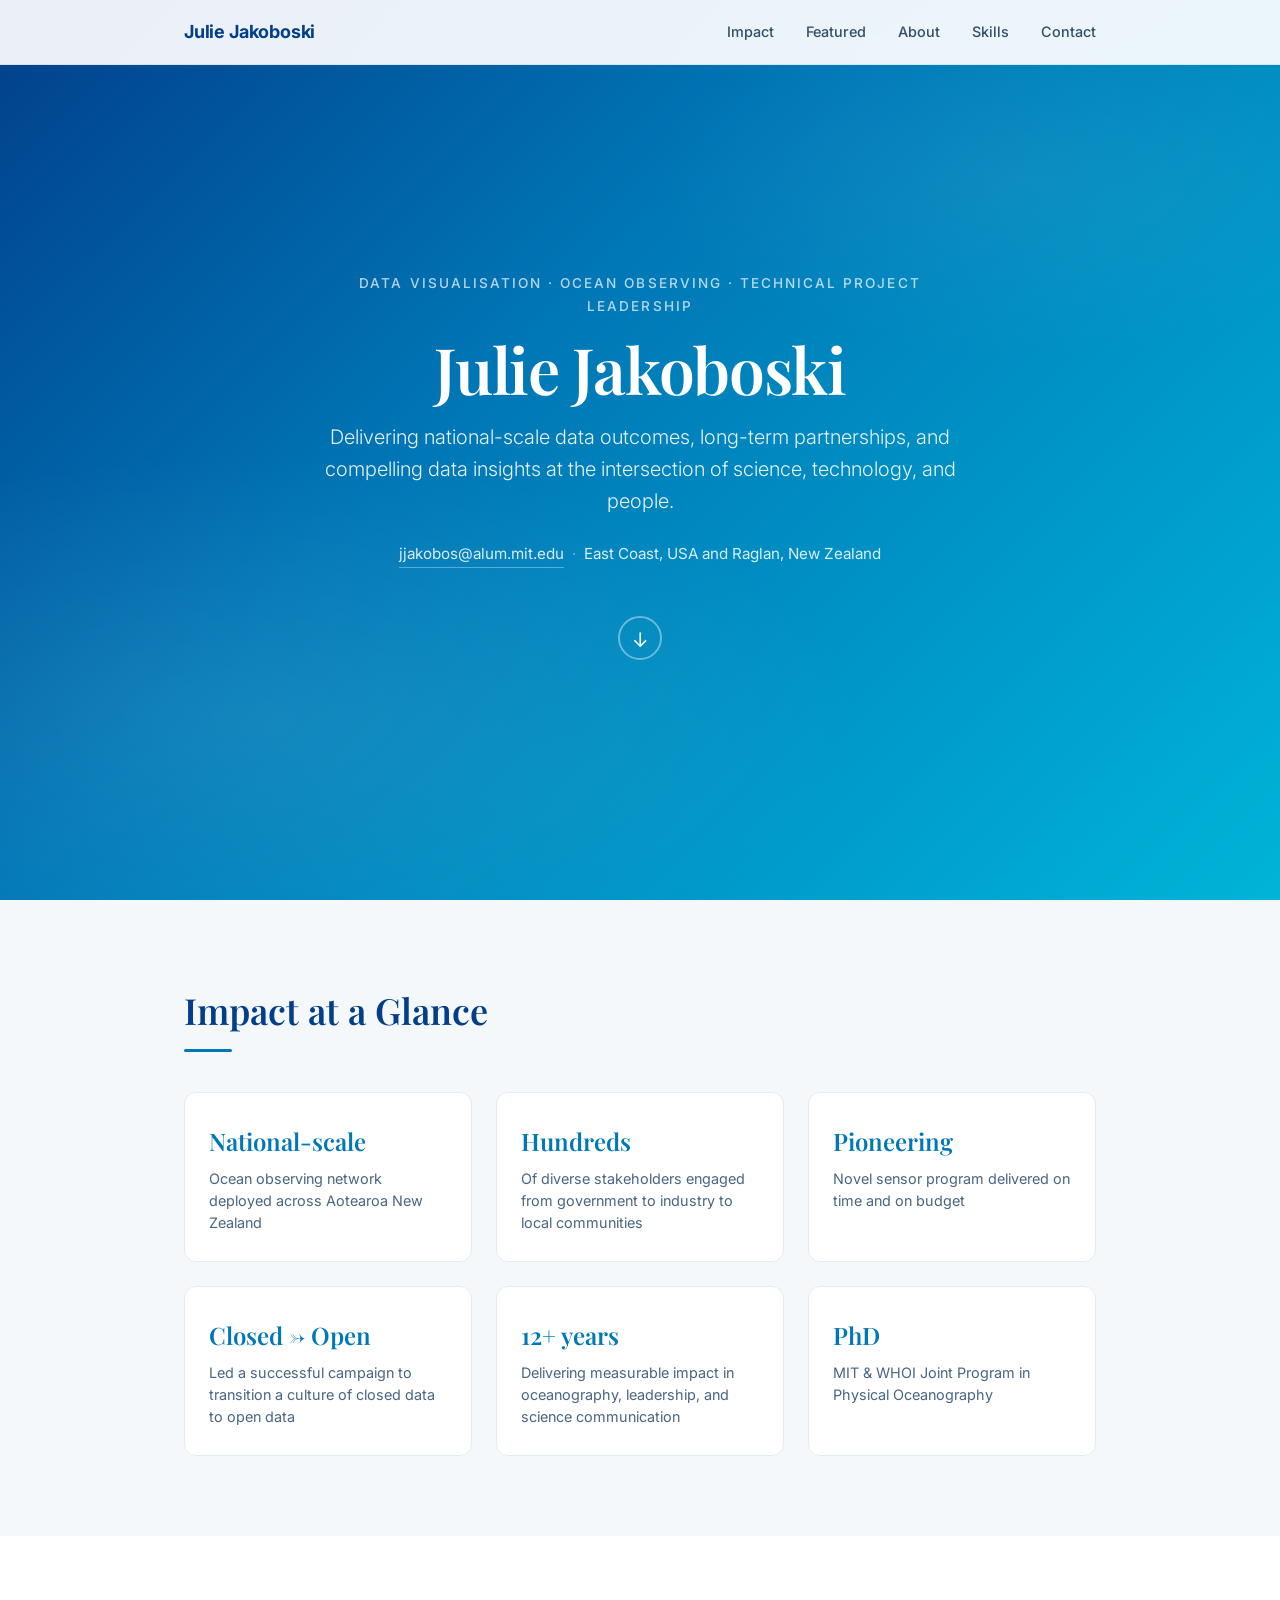
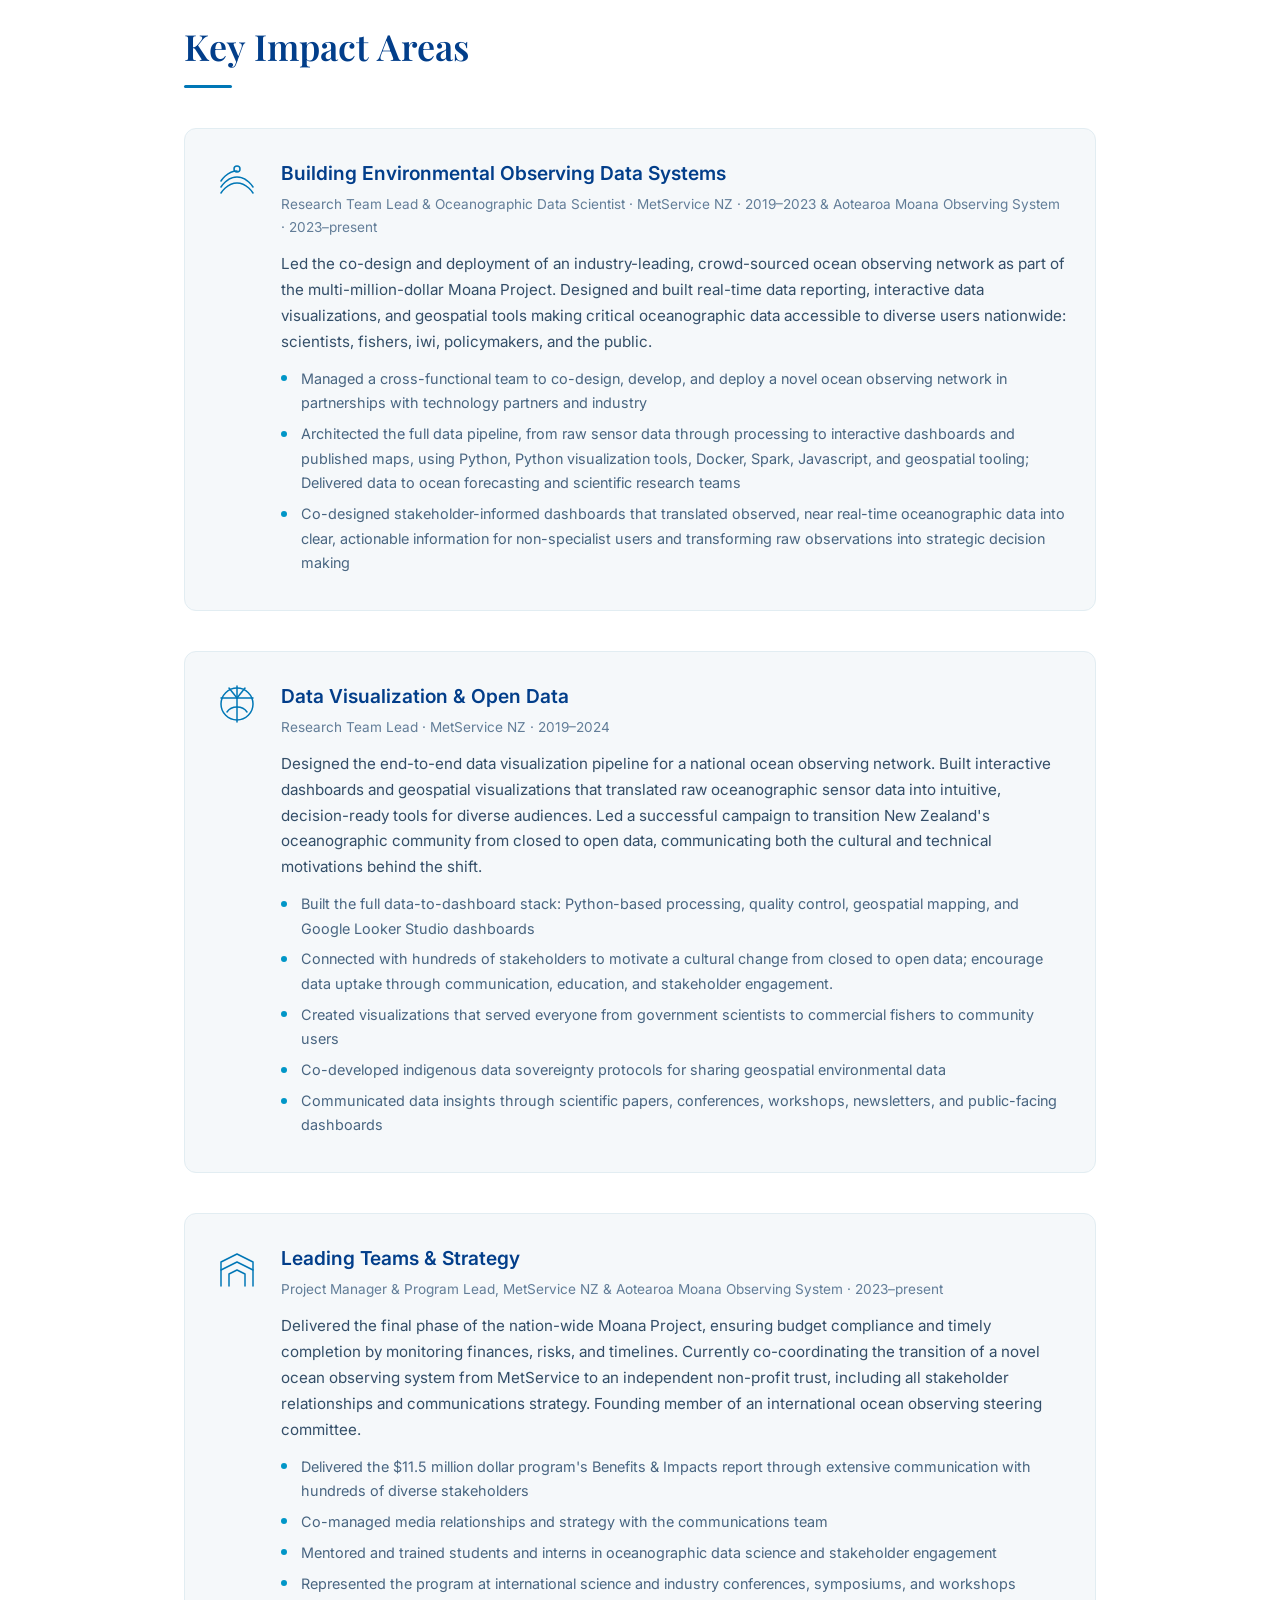
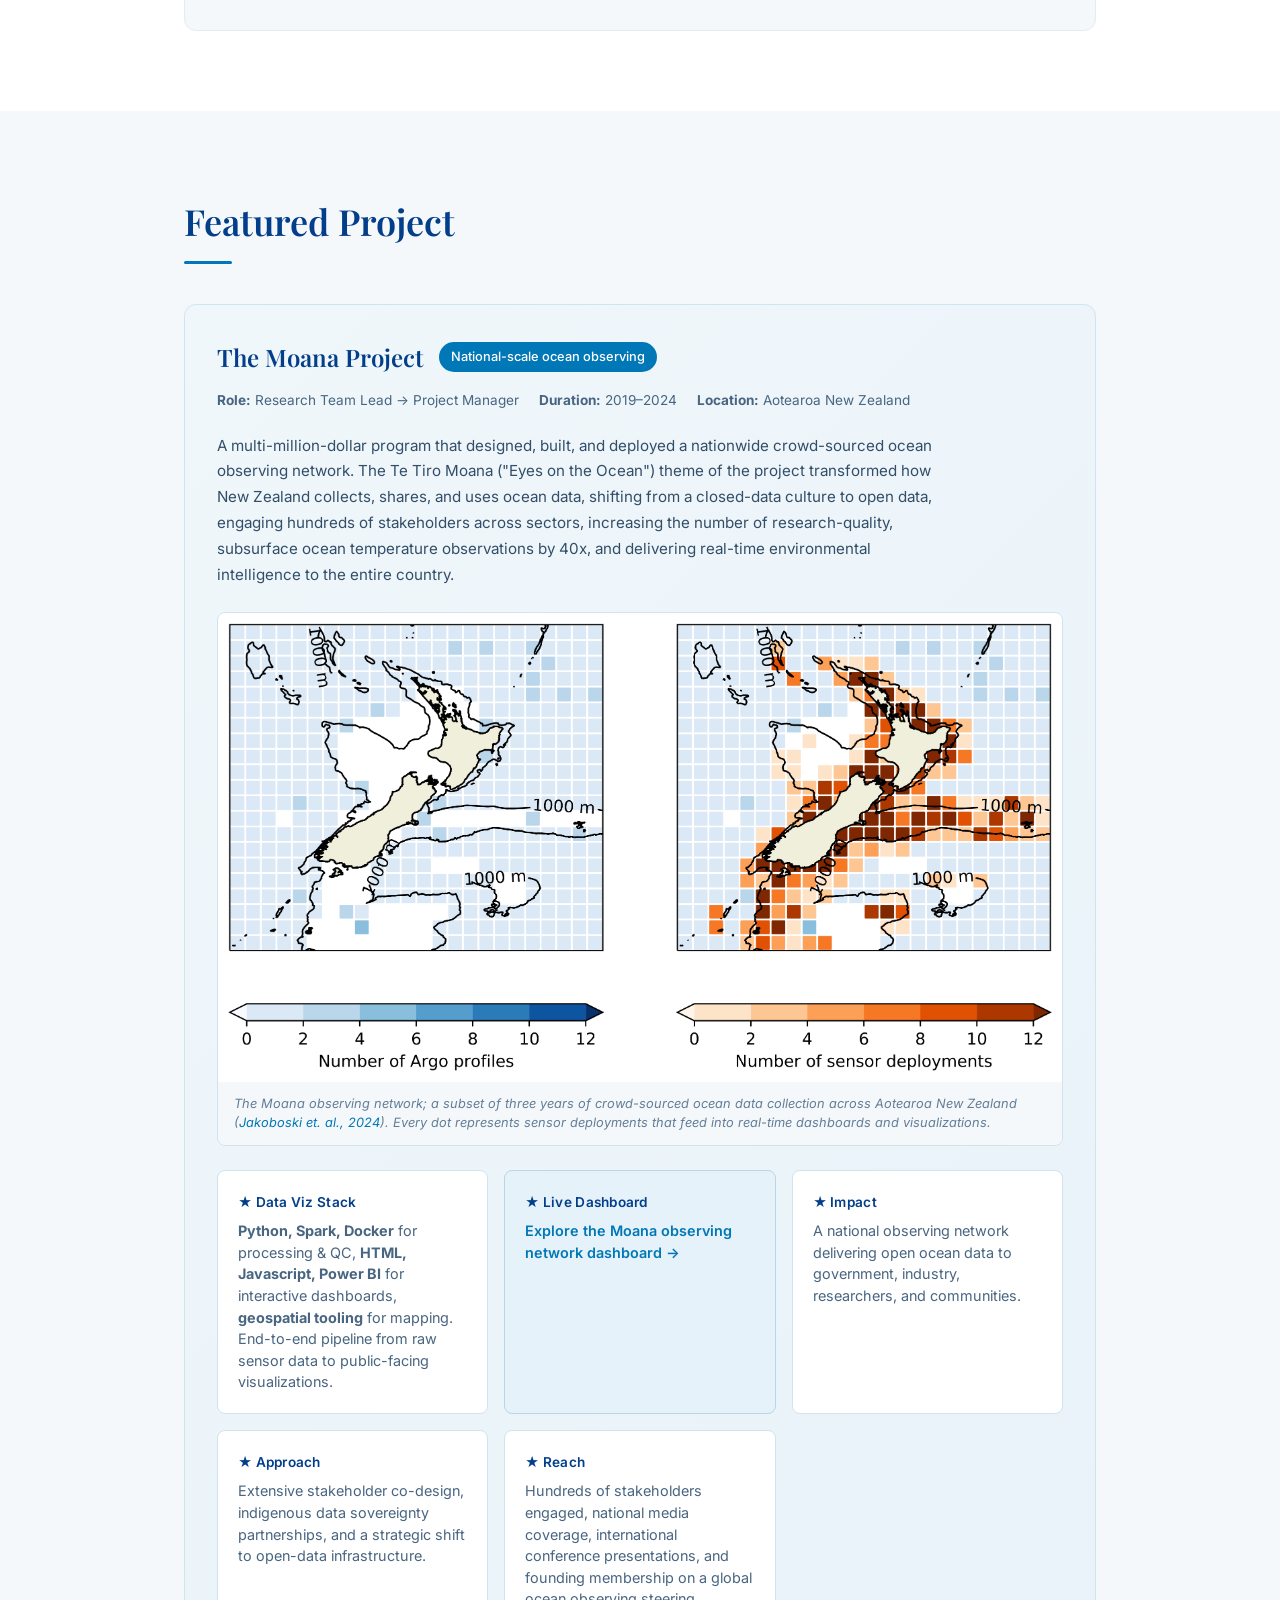
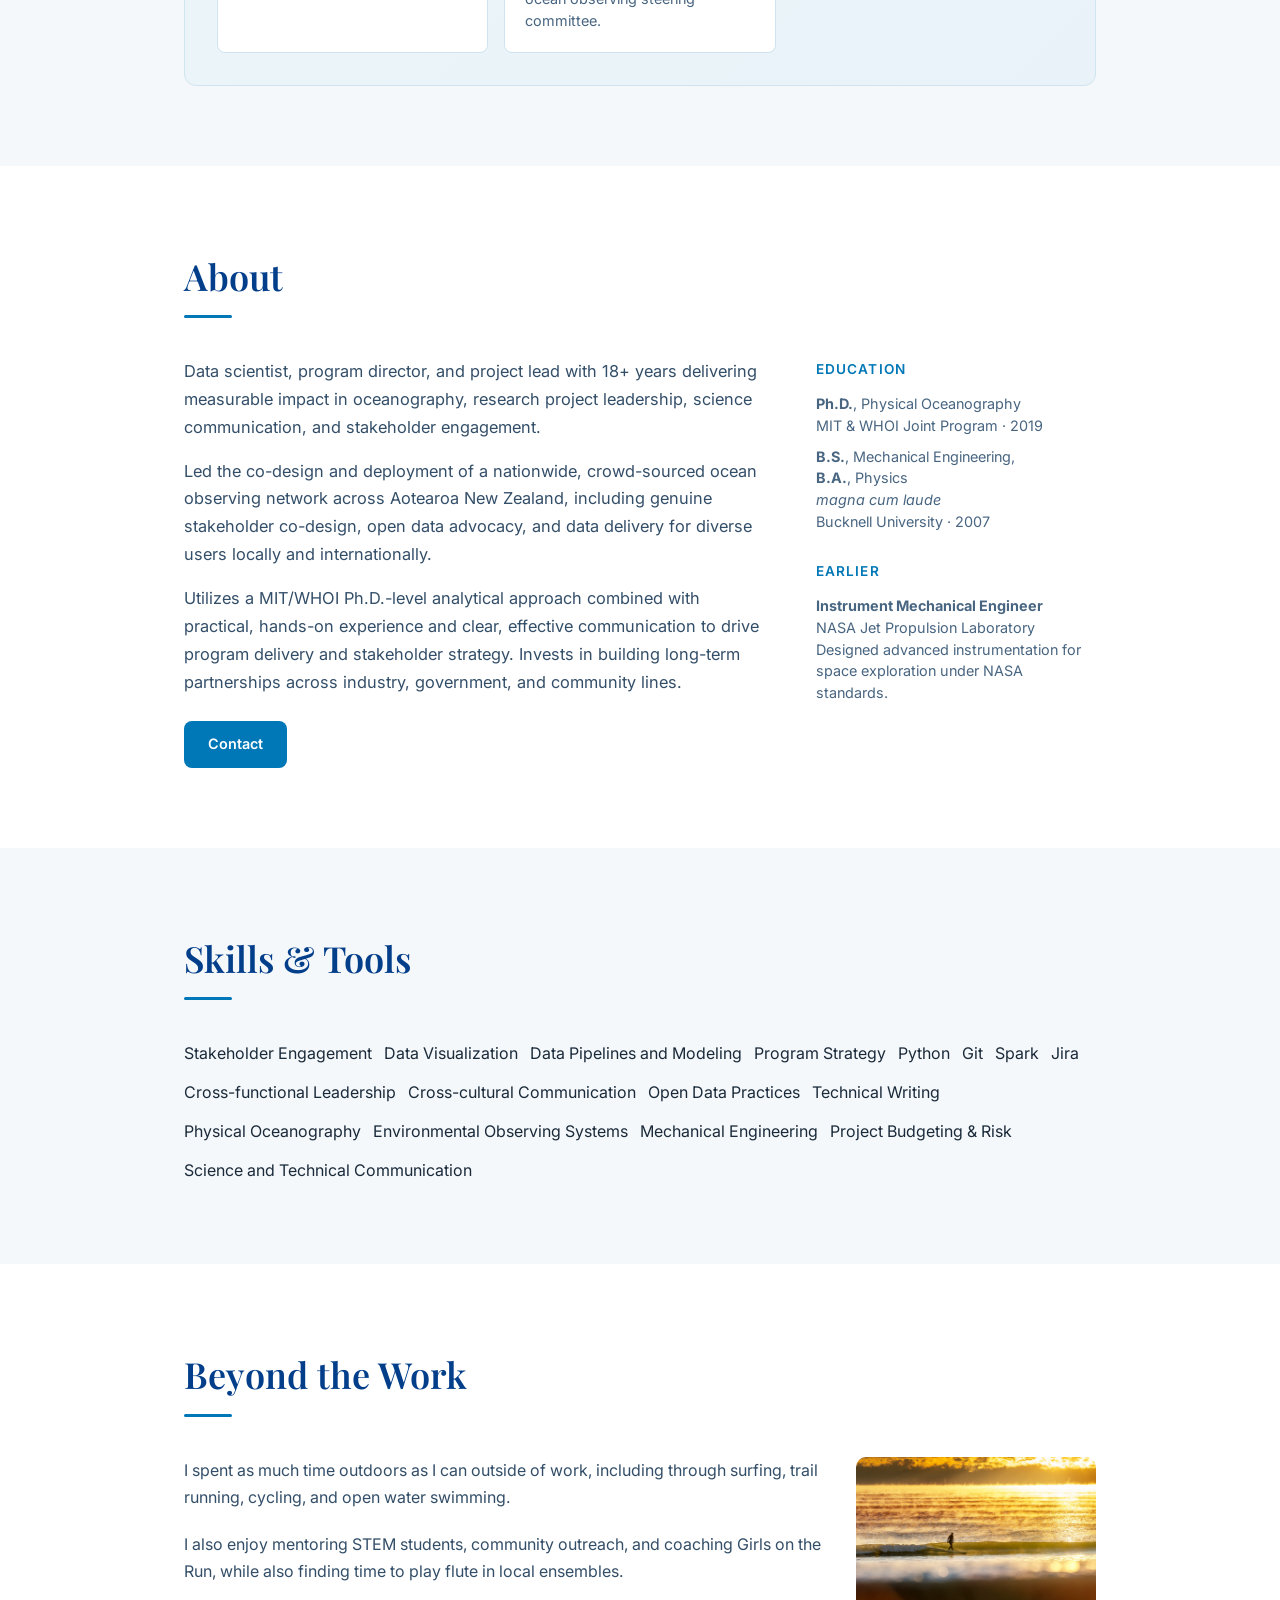
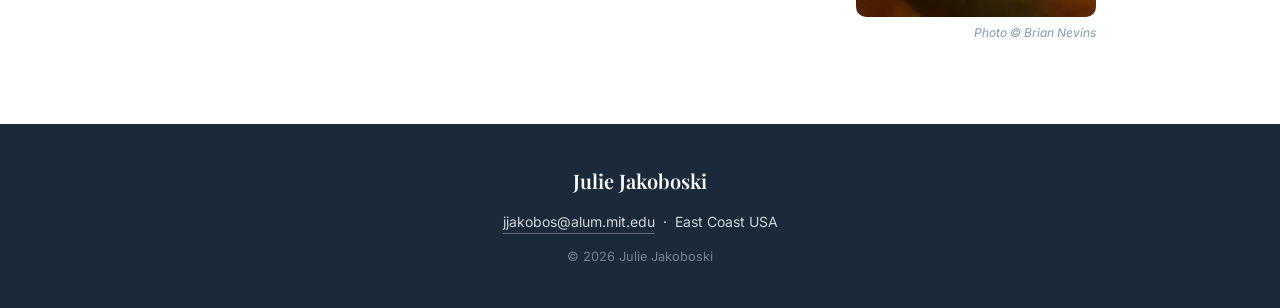
==== commit beea6303: "update to alternate version" ====
--- a/index.html
+++ b/index.html
@@ -1,350 +1,281 @@
 <!DOCTYPE html>
 <html lang="en">
+
 <head>
   <meta charset="UTF-8">
   <meta name="viewport" content="width=device-width, initial-scale=1.0">
-  <title>Julie K. Jakoboski — Data Delivery & Technical Project Leadership</title>
-  <meta name="description" content="Julie K. Jakoboski — project director, team lead, and data strategist with 12+ years delivering national-scale ocean observing programs, stakeholder engagement, and data-driven solutions.">
-  <link rel="preconnect" href="https://fonts.googleapis.com">
-  <link rel="preconnect" href="https://fonts.gstatic.com" crossorigin>
-  <link href="https://fonts.googleapis.com/css2?family=Inter:wght@300;400;500;600;700&family=JetBrains+Mono:wght@400;500&display=swap" rel="stylesheet">
-  <link rel="stylesheet" href="css/style.css">
-  <link rel="icon" type="image/svg+xml" href="data:image/svg+xml,<svg xmlns='http://www.w3.org/2000/svg' viewBox='0 0 32 32'><text y='28' font-size='28'>🌊</text></svg>">
+  <title>Julie Jakoboski — Data Delivery & Project Leadership</title>
+  <meta name="description" content="Julie Jakoboski — project director, team lead, and data strategist with 12+ years delivering national-scale environmental observing networks, stakeholder engagement, and data-driven solutions.">
+  <link rel="stylesheet" href="css/styles.css" />
+  <link rel="preconnect" href="https://fonts.googleapis.com" />
+  <link rel="preconnect" href="https://fonts.gstatic.com" crossorigin />
+  <link href="https://fonts.googleapis.com/css2?family=Inter:wght@300;400;500;600;700&family=Playfair+Display:ital,wght@0,600;1,500&display=swap" rel="stylesheet" />
 </head>
+</head>
+
 <body>
 
   <nav class="nav" id="nav">
-    <div class="nav__inner container">
-      <a href="#home" class="nav__logo">JK</a>
-      <button class="nav__toggle" id="navToggle" aria-label="Menu">
+    <div class="container nav__inner">
+      <a href="#" class="nav__brand">Julie Jakoboski</a>
+      <button class="nav__toggle" id="navToggle" aria-label="Toggle navigation">
         <span></span><span></span><span></span>
       </button>
-      <ul class="nav__links" id="navLinks">
-        <li><a href="#home" class="nav__link">Home</a></li>
-        <li><a href="#about" class="nav__link">About</a></li>
-        <li><a href="#portfolio" class="nav__link">Portfolio</a></li>
-        <li><a href="#media" class="nav__link">Media</a></li>
-        <li><a href="#contact" class="nav__link">Contact</a></li>
+      <ul class="nav__list" id="navList">
+        <li><a href="#impact">Impact</a></li>
+        <li><a href="#featured">Featured</a></li>
+        <li><a href="#about">About</a></li>
+        <li><a href="#skills">Skills</a></li>
+        <li><a href="#contact">Contact</a></li>
       </ul>
     </div>
   </nav>
 
-  <section class="hero" id="home">
-    <div class="hero__overlay"></div>
-    <div class="hero__content">
-      <p class="hero__subtitle">Data Visualisation &middot; Ocean Observing &middot; Technical Project Leadership</p>
-      <h1 class="hero__title">Julie Jakoboski</h1>
-      <p class="hero__desc">Delivering national-scale data outcomes, cross-sector partnerships, and actionable insights at the intersection of science, technology, and people.</p>
-      <div class="hero__actions">
-        <a href="#portfolio" class="btn btn--primary">View Portfolio</a>
-        <a href="#contact" class="btn btn--outline">Get in Touch</a>
-      </div>
-    </div>
-    <div class="hero__wave">
-      <svg viewBox="0 0 1440 120" preserveAspectRatio="none"><path d="M0,40 C360,120 720,0 1080,80 C1260,120 1440,40 1440,40 L1440,120 L0,120 Z" fill="var(--bg)"/></svg>
-    </div>
-  </section>
-
-  <section class="about" id="about">
+  <header class="hero">
+    <div class="container hero__inner">
+      <p class="hero__label">Data Visualisation &middot; Ocean Observing &middot; Technical Project Leadership</p>
+      <h1 class="hero__name">Julie Jakoboski</h1>
+      <p class="hero__lead">Delivering national-scale data outcomes, long-term partnerships, and compelling data insights at the intersection of science, technology, and people.</p>
+      <div class="hero__contact">
+        <a href="mailto:jjakobos@alum.mit.edu">jjakobos@alum.mit.edu</a>
+        <span class="hero__sep">&middot;</span>
+        <span>East Coast, USA and Raglan, New Zealand</span>
+      </div>
+      <div class="hero__scroll">
+        <a href="#impact" class="scroll-link">&#8595;</a>
+      </div>
+    </div>
+  </header>
+
+  <section id="impact" class="section">
+    <div class="container">
+      <h2 class="section__title">Impact at a Glance</h2>
+      <div class="metrics">
+        <div class="metric">
+          <span class="metric__num">National-scale</span>
+          <span class="metric__label">Ocean observing network deployed across Aotearoa New Zealand</span>
+        </div>
+        <div class="metric">
+          <span class="metric__num">Hundreds</span>
+          <span class="metric__label">Of diverse stakeholders engaged from government to industry to local communities</span>
+        </div>
+        <div class="metric">
+          <span class="metric__num">Pioneering</span>
+          <span class="metric__label">Novel sensor program delivered on time and on budget</span>
+        </div>
+        <div class="metric">
+          <span class="metric__num">Closed &rarr; Open</span>
+          <span class="metric__label">Led a successful campaign to transition a culture of closed data to open data</span>
+        </div>
+        <div class="metric">
+          <span class="metric__num">12+ years</span>
+          <span class="metric__label">Delivering measurable impact in oceanography, leadership, and science communication</span>
+        </div>
+        <div class="metric">
+          <span class="metric__num">PhD</span>
+          <span class="metric__label">MIT &amp; WHOI Joint Program in Physical Oceanography</span>
+        </div>
+      </div>
+    </div>
+  </section>
+
+  <section class="section section--alt" id="impact-areas">
+    <div class="container">
+      <h2 class="section__title">Key Impact Areas</h2>
+
+      <div class="impact-card">
+        <div class="impact-card__icon">
+          <svg viewBox="0 0 48 48" fill="none" stroke="#0077b6" stroke-width="1.5" stroke-linecap="round" stroke-linejoin="round"><path d="M8 30s6-10 16-10 16 10 16 10"/><path d="M8 36s6-10 16-10 16 10 16 10"/><path d="M8 24s6-10 16-10 16 10"/><circle cx="24" cy="12" r="3"/></svg>
+        </div>
+        <div>
+          <h3 class="impact-card__title">Building Environmental Observing Data Systems</h3>
+          <p class="impact-card__role">Research Team Lead &amp; Oceanographic Data Scientist &middot; MetService NZ &middot; 2019&ndash;2023 &amp; Aotearoa Moana Observing System &middot; 2023&ndash;present</p>
+          <p class="impact-card__desc">Led the co-design and deployment of an industry-leading, crowd-sourced ocean observing network as part of the multi-million-dollar Moana Project. Designed and built real-time data reporting, interactive data visualizations, and geospatial tools making critical oceanographic data accessible to diverse users nationwide: scientists, fishers, iwi, policymakers, and the public.</p>
+          <ul class="impact-card__list">
+            <li>Managed a cross-functional team to co-design, develop, and deploy a novel ocean observing network in partnerships with technology partners and industry</li>
+            <li>Architected the full data pipeline, from raw sensor data through processing to interactive dashboards and published maps, using Python, Python visualization tools, Docker, Spark, Javascript, and geospatial tooling;  Delivered data to ocean forecasting and scientific research teams</li>
+            <li>Co-designed stakeholder-informed dashboards that translated observed, near real-time oceanographic data into clear, actionable information for non-specialist users and transforming raw observations into strategic decision making</li>
+          </ul>
+        </div>
+      </div>
+
+      <div class="impact-card">
+        <div class="impact-card__icon">
+          <svg viewBox="0 0 48 48" fill="none" stroke="#0077b6" stroke-width="1.5" stroke-linecap="round" stroke-linejoin="round"><path d="M24 6v36"/><path d="M8 18h32"/><path d="M24 18L16 8"/><path d="M24 18l8-10"/><circle cx="24" cy="24" r="16"/><path d="M14 32c2-3 6-5 10-5s8 2 10 5"/></svg>
+        </div>
+        <div>
+          <h3 class="impact-card__title">Data Visualization &amp; Open Data</h3>
+          <p class="impact-card__role">Research Team Lead &middot; MetService NZ &middot; 2019&ndash;2024</p>
+          <p class="impact-card__desc">Designed the end-to-end data visualization pipeline for a national ocean observing network. Built interactive dashboards and geospatial visualizations that translated raw oceanographic sensor data into intuitive, decision-ready tools for diverse audiences. Led a successful campaign to transition New Zealand's oceanographic community from closed to open data, communicating both the cultural and technical motivations behind the shift.</p>
+          <ul class="impact-card__list">
+            <li>Built the full data-to-dashboard stack: Python-based processing, quality control, geospatial mapping, and Google Looker Studio dashboards</li>
+            <li>Connected with hundreds of stakeholders to motivate a cultural change from closed to open data; encourage data uptake through communication, education, and stakeholder engagement.</li>
+            <li>Created visualizations that served everyone from government scientists to commercial fishers to community users</li>
+            <li>Co-developed indigenous data sovereignty protocols for sharing geospatial environmental data</li>
+            <li>Communicated data insights through scientific papers, conferences, workshops, newsletters, and public-facing dashboards</li>
+          </ul>
+        </div>
+      </div>
+
+      <div class="impact-card">
+        <div class="impact-card__icon">
+          <svg viewBox="0 0 48 48" fill="none" stroke="#0077b6" stroke-width="1.5" stroke-linecap="round" stroke-linejoin="round"><path d="M8 44V20l16-8 16 8v24"/><path d="M8 28l16-8 16 8"/><path d="M16 44V32l8-4 8 4v12"/></svg>
+        </div>
+        <div>
+          <h3 class="impact-card__title">Leading Teams &amp; Strategy</h3>
+          <p class="impact-card__role">Project Manager &amp; Program Lead, MetService NZ &amp; Aotearoa Moana Observing System &middot; 2023&ndash;present</p>
+          <p class="impact-card__desc">Delivered the final phase of the nation-wide Moana Project, ensuring budget compliance and timely completion by monitoring finances, risks, and timelines. Currently co-coordinating the transition of a novel ocean observing system from MetService to an independent non-profit trust, including all stakeholder relationships and communications strategy. Founding member of an international ocean observing steering committee.</p>
+          <ul class="impact-card__list">
+            <li>Delivered the $11.5 million dollar program's Benefits &amp; Impacts report through extensive communication with hundreds of diverse stakeholders</li>
+            <li>Co-managed media relationships and strategy with the communications team</li>
+            <li>Mentored and trained students and interns in oceanographic data science and stakeholder engagement</li>
+            <li>Represented the program at international science and industry conferences, symposiums, and workshops</li>
+          </ul>
+        </div>
+      </div>
+
+    </div>
+  </section>
+
+  <section id="featured" class="section">
+    <div class="container">
+      <h2 class="section__title">Featured Project</h2>
+
+      <div class="featured">
+        <div class="featured__header">
+          <h3 class="featured__title">The Moana Project</h3>
+          <span class="featured__tag">National-scale ocean observing</span>
+        </div>
+        <div class="featured__meta">
+          <span><strong>Role:</strong> Research Team Lead &rarr; Project Manager</span>
+          <span><strong>Duration:</strong> 2019&ndash;2024</span>
+          <span><strong>Location:</strong> Aotearoa New Zealand</span>
+        </div>
+        <p>A multi-million-dollar program that designed, built, and deployed a nationwide crowd-sourced ocean observing network. The Te Tiro Moana ("Eyes on the Ocean") theme of the project transformed how New Zealand collects, shares, and uses ocean data, shifting from a closed-data culture to open data, engaging hundreds of stakeholders across sectors, increasing the number of research-quality, subsurface ocean temperature observations by 40x, and delivering real-time environmental intelligence to the entire country.</p>
+
+        <div class="featured__viz">
+          <img src="images/moana-observing-map-3yr.png" alt="Map of the Moana Project ocean observing network across Aotearoa New Zealand over three years" loading="lazy" />
+          <p class="featured__caption">The Moana observing network; a subset of three years of crowd-sourced ocean data collection across Aotearoa New Zealand (<a href="https://doi.org/10.1016/j.pocean.2024.103278.">Jakoboski et. al., 2024</a>). Every dot represents sensor deployments that feed into real-time dashboards and visualizations.</p>
+        </div>
+
+        <div class="featured__highlights">
+          <div class="featured__highlight">
+            <h4>&#9733; Data Viz Stack</h4>
+            <p><strong>Python, Spark, Docker</strong> for processing &amp; QC, <strong>HTML, Javascript, Power BI</strong> for interactive dashboards, <strong>geospatial tooling</strong> for mapping. End-to-end pipeline from raw sensor data to public-facing visualizations.</p>
+          </div>
+          <div class="featured__highlight featured__highlight--link">
+            <h4>&#9733; Live Dashboard</h4>
+            <p><a href="moana_nz_dashboard_6.html" target="_blank">Explore the Moana observing network dashboard &rarr;</a></p>
+          </div>
+          <div class="featured__highlight">
+            <h4>&#9733; Impact</h4>
+            <p>A national observing network delivering open ocean data to government, industry, researchers, and communities.</p>
+          </div>
+          <div class="featured__highlight">
+            <h4>&#9733; Approach</h4>
+            <p>Extensive stakeholder co-design, indigenous data sovereignty partnerships, and a strategic shift to open-data infrastructure.</p>
+          </div>
+          <div class="featured__highlight">
+            <h4>&#9733; Reach</h4>
+            <p>Hundreds of stakeholders engaged, national media coverage, international conference presentations, and founding membership on a global ocean observing steering committee.</p>
+          </div>
+        </div>
+      </div>
+
+    </div>
+  </section>
+
+  <section id="about" class="section section--alt">
     <div class="container">
       <h2 class="section__title">About</h2>
       <div class="about__grid">
         <div class="about__text">
-          <p>Data scientist, program director, and technical project lead with 18+ years delivering impactful outcomes in oceanography, research project leadership, science communication, and stakeholder engagement.</p>
-          <p>Led the co-design and deployment of a multimillion-dollar crowd-sourced ocean observing network across Aotearoa New Zealand — including extensive stakeholder co-design, open data advocacy, and national-scale data visualisation for diverse users.</p>
-          <p>Combines MIT/WHOI Ph.D.-level analytical rigour with hands-on program delivery, stakeholder strategy, and data communication. Track record of forging partnerships across industry, government, and community lines, translating between technical and non-technical audiences, and driving open data culture change within traditional environments.</p>
-
-          <div class="about__details">
-            <div class="detail">
-              <span class="detail__label">Location</span>
-              <span class="detail__value">East Coast USA</span>
-            </div>
-            <div class="detail">
-              <span class="detail__label">Email</span>
-              <span class="detail__value"><a href="mailto:jjakobos@alum.mit.edu">jjakobos@alum.mit.edu</a></span>
-            </div>
-            <div class="detail">
-              <span class="detail__label">GitHub</span>
-              <span class="detail__value"><a href="https://github.com/jjakoboski" target="_blank" rel="noopener">github.com/jjakoboski</a></span>
-            </div>
-          </div>
-        </div>
-        <div class="about__skills">
-          <h3>Core Competencies</h3>
+          <p>Data scientist, program director, and project lead with 18+ years delivering measurable impact in oceanography, research project leadership, science communication, and stakeholder engagement.</p>
+          <p>Led the co-design and deployment of a nationwide, crowd-sourced ocean observing network across Aotearoa New Zealand, including genuine stakeholder co-design, open data advocacy, and data delivery for diverse users locally and internationally.</p>
+          <p>Utilizes a MIT/WHOI Ph.D.-level analytical approach combined with practical, hands-on experience and clear, effective communication to drive program delivery and stakeholder strategy. Invests in building long-term partnerships across industry, government, and community lines.</p>
+          <div class="about__cta">
+            <a href="mailto:jjakobos@alum.mit.edu" class="btn">Contact</a>
+          </div>
+        </div>
+        <aside class="about__aside">
+          <div class="about__block">
+            <h4>Education</h4>
+            <p><strong>Ph.D.</strong>, Physical Oceanography<br/>MIT &amp; WHOI Joint Program &middot; 2019</p>
+            <p><strong>B.S.</strong>, Mechanical Engineering, <br/><strong>B.A.</strong>, Physics <br/><em>magna cum laude</em><br/>Bucknell University &middot; 2007</p>
+          </div>
+          <div class="about__block">
+            <h4>Earlier</h4>
+            <p><strong>Instrument Mechanical Engineer</strong><br/>NASA Jet Propulsion Laboratory<br/>Designed advanced instrumentation for space exploration under NASA standards.</p>
+          </div>
+        </aside>
+      </div>
+    </div>
+  </section>
+
+  <section id="skills" class="section">
+    <div class="container">
+      <h2 class="section__title">Skills &amp; Tools</h2>
           <div class="skills__grid">
             <span class="skill-tag">Stakeholder Engagement</span>
             <span class="skill-tag">Data Visualization</span>
+            <span class="skill-tag">Data Pipelines and Modeling</span>
+            <span class="skill-tag">Program Strategy</span>
             <span class="skill-tag">Python</span>
             <span class="skill-tag">Git</span>
+            <span class="skill-tag">Spark</span>
             <span class="skill-tag">Jira</span>
             <span class="skill-tag">Cross-functional Leadership</span>
             <span class="skill-tag">Cross-cultural Communication</span>
             <span class="skill-tag">Open Data Practices</span>
             <span class="skill-tag">Technical Writing</span>
             <span class="skill-tag">Physical Oceanography</span>
-            <span class="skill-tag">Ocean Observing Systems</span>
+            <span class="skill-tag">Environmental Observing Systems</span>
             <span class="skill-tag">Mechanical Engineering</span>
             <span class="skill-tag">Project Budgeting &amp; Risk</span>
-            <span class="skill-tag">Science Communication</span>
-          </div>
-
-          <h3 style="margin-top: 28px;">Education &amp; Languages</h3>
-          <div class="about__edu">
-            <p><strong>Ph.D., Physical Oceanography</strong> — MIT &amp; WHOI Joint Program</p>
-            <p><strong>B.S. Mechanical Engineering, B.A. Physics</strong> — Bucknell University, magna cum laude</p>
-            <p style="margin-top:8px;"><strong>Languages:</strong> English (native), Spanish (advanced), Te Reo Māori (intermediate)</p>
-          </div>
-        </div>
-      </div>
-      <div class="about-impact">
-        <div class="impact-card">
-          <span class="impact-number">250+</span>
-          <span class="impact-label">Fishing vessels equipped with novel sensors</span>
-        </div>
-        <div class="impact-card">
-          <span class="impact-number">40x</span>
-          <span class="impact-label">Available Subsurface Ocean Observations</span>
-        </div>
-        <div class="impact-card">
-          <span class="impact-number">18+</span>
-          <span class="impact-label">Years in ocean science &amp; engineering</span>
-        </div>
-        <div class="impact-card">
-          <span class="impact-number">Technical Project</span>
-          <span class="impact-label">management &amp; delivery</span>
-        </div>
-      </div>
-    </div>
-  </section>
-
-  <section class="portfolio" id="portfolio">
-    <div class="container">
-      <h2 class="section__title">Portfolio</h2>
-      <p class="section__desc">Selected programs and initiatives at the intersection of data, technology, stakeholder strategy, and operational impact.</p>
-      <div class="portfolio__grid">
-
-        <article class="card">
-          <div class="card__image card__image--moana"></div>
-          <div class="card__body">
-            <span class="card__tag">Data Visualisation</span>
-            <h3 class="card__title">Mangōpare Sensor Program</h3>
-            <p class="card__text">Delivered a nationwide ocean observing network in partnership with the commercial fishing sector, deploying 300+ sensors on fishing vessels. Built interactive dashboards and data visualisations translating millions of subsurface temperature observations into operational intelligence for science, industry, iwi, and policy audiences.</p>
-            <div class="card__meta">
-              <span>Python &middot; QGIS &middot; Jupyter &middot; Power BI</span>
-            </div>
-            <div class="card__links">
-              <a href="https://www.moanaproject.org/temperature-sensors" target="_blank" rel="noopener" class="card__link">Project Site &rarr;</a>
-              <a href="https://github.com/metocean/moana-plots" target="_blank" rel="noopener" class="card__link">Code &rarr;</a>
-            </div>
-          </div>
-        </article>
-
-        <article class="card">
-          <div class="card__image card__image--open"></div>
-          <div class="card__body">
-            <span class="card__tag">Leadership</span>
-            <h3 class="card__title">Open Data Transition</h3>
-            <p class="card__text">Led a multi-year culture shift from closed to open data across a national research program, developing data-sharing frameworks that balanced technical standards with indigenous data sovereignty principles. Negotiated buy-in from 300+ fishing vessel operators and multiple industry bodies to make proprietary data publicly accessible.</p>
-            <div class="card__meta">
-              <span>Stakeholder Engagement &middot; Policy &middot; Traditional Knowledge</span>
-            </div>
-            <div class="card__links">
-              <a href="https://www.moanaproject.org/" target="_blank" rel="noopener" class="card__link">Program Site &rarr;</a>
-            </div>
-          </div>
-        </article>
-
-        <article class="card">
-          <div class="card__image card__image--jpl"></div>
-          <div class="card__body">
-            <span class="card__tag">Instrument Engineering</span>
-            <h3 class="card__title">NASA Jet Propulsion Laboratory</h3>
-            <p class="card__text">Instrument mechanical engineer on multiple spaceflight missions, including the Juno Microwave Radiometer. Designed and delivered advanced scientific instrumentation under NASA standards and rigorous quality assurance. Collaborated across multi-disciplinary engineering teams to meet performance requirements within budget and schedule constraints.</p>
-            <div class="card__meta">
-              <span>Mechanical Engineering &middot; Systems Engineering &middot; NASA</span>
-            </div>
-            <div class="card__links">
-              <a href="https://www.jpl.nasa.gov/" target="_blank" rel="noopener" class="card__link">JPL &rarr;</a>
-              <a href="https://www.youtube.com/watch?v=iakQRb3e0Zg" target="_blank" rel="noopener" class="card__link">Video &rarr;</a>
-            </div>
-          </div>
-        </article>
-
-        <article class="card">
-          <div class="card__image card__image--amos"></div>
-          <div class="card__body">
-            <span class="card__tag">Technical Project Management</span>
-            <h3 class="card__title">Aotearoa Moana Observing System</h3>
-            <p class="card__text">Co-leading the transition of a nationally significant ocean observing system from government service delivery to an independent charitable trust. Managing stakeholder relationships, funding strategy, governance design, and communications to secure the long-term operational future of the sensor network.</p>
-            <div class="card__meta">
-              <span>Strategy &middot; Governance &middot; Stakeholder Comms</span>
-            </div>
-            <div class="card__links">
-              <a href="https://github.com/jjakoboski/amosnz.github.io" target="_blank" rel="noopener" class="card__link">GitHub &rarr;</a>
-            </div>
-          </div>
-        </article>
-
-        <article class="card">
-          <div class="card__image card__image--phd"></div>
-          <div class="card__body">
-            <span class="card__tag">Research</span>
-            <h3 class="card__title">Physical Oceanography Research</h3>
-            <p class="card__text">Doctoral research at the MIT-WHOI Joint Program using autonomous underwater gliders to study ocean circulation and upwelling dynamics. Published in peer-reviewed journals. Led international field campaigns and collaborated across oceanographic institutions. Analytical foundation that underpins all subsequent data and observation program delivery.</p>
-            <div class="card__meta">
-              <span>MIT &middot; WHOI &middot; Physical Oceanography</span>
-            </div>
-            <div class="card__links">
-              <a href="https://www.researchgate.net/profile/J-K-Jakoboski" target="_blank" rel="noopener" class="card__link">Publications &rarr;</a>
-              <a href="https://theconversation.com/profiles/julie-jakoboski-1417491" target="_blank" rel="noopener" class="card__link">The Conversation &rarr;</a>
-            </div>
-          </div>
-        </article>
-
-        <article class="card">
-          <div class="card__image card__image--ed"></div>
-          <div class="card__body">
-            <span class="card__tag">Education</span>
-            <h3 class="card__title">Science and Technology Outreach</h3>
-            <p class="card__text">Designed and delivered hands-on data curriculum for secondary school students using real-world data. Developed Jupyter-based exercises that build data literacy and analytical skills through authentic scientific datasets.</p>
-            <div class="card__meta">
-              <span>Jupyter &middot; Python &middot; Curriculum Design</span>
-            </div>
-            <div class="card__links">
-              <a href="https://github.com/jjakoboski/ocean_mapping_class_activity" target="_blank" rel="noopener" class="card__link">GitHub &rarr;</a>
-            </div>
-          </div>
-        </article>
-
-      </div>
-    </div>
-  </section>
-
-  <section class="media" id="media">
-    <div class="container">
-      <h2 class="section__title">Media</h2>
-      <p class="section__desc">Press, podcasts, and feature coverage spanning ocean observing, data innovation, and multi-stakeholder program delivery.</p>
-      <div class="media__grid">
-
-        <a href="https://theconversation.com/fishing-for-data-commercial-fishers-help-monitor-rising-temperatures-in-coastal-seas-202115" target="_blank" rel="noopener" class="media__card">
-          <span class="media__badge">Article</span>
-          <h3 class="media__title">Fishing for data: commercial fishers help monitor rising temperatures in coastal seas</h3>
-          <p class="media__outlet">The Conversation &mdash; Featured Expert Article</p>
-          <p class="media__date">March 2023</p>
-        </a>
-
-        <a href="https://eos.org/science-updates/the-moana-project-braids-tradition-and-science-for-a-more-sustainable-ocean" target="_blank" rel="noopener" class="media__card">
-          <span class="media__badge">Article</span>
-          <h3 class="media__title">The Moana Project Braids Tradition and Science for a More Sustainable Ocean</h3>
-          <p class="media__outlet">Eos (AGU) &mdash; Co-Authored Feature</p>
-          <p class="media__date">May 2024</p>
-        </a>
-
-        <a href="https://www.frontiersin.org/journals/marine-science/articles/10.3389/fmars.2023.1322194/full" target="_blank" rel="noopener" class="media__card">
-          <span class="media__badge">Paper</span>
-          <h3 class="media__title">Moana Project: lessons learned from a national scale transdisciplinary research project</h3>
-          <p class="media__outlet">Frontiers in Marine Science &mdash; Peer-Reviewed Paper</p>
-          <p class="media__date">November 2023</p>
-        </a>
-
-        <a href="https://www.nzherald.co.nz/nz/mega-project-yields-insights-about-nzs-changing-oceans/HNX4GWOMQ2BYAVNFIL4S4PTKSM/" target="_blank" rel="noopener" class="media__card">
-          <span class="media__badge">News</span>
-          <h3 class="media__title">Mega-project yields insights about NZ's changing oceans</h3>
-          <p class="media__outlet">The New Zealand Herald</p>
-          <p class="media__date">June 2020</p>
-        </a>
-
-        <a href="https://www.nzherald.co.nz/nz/115m-mega-project-to-shed-light-on-nzs-changing-oceans/J2PBU7576LOGXL4VD6CAKSYM7A/" target="_blank" rel="noopener" class="media__card">
-          <span class="media__badge">News</span>
-          <h3 class="media__title">$11.5m mega-project to shed light on NZ's changing oceans</h3>
-          <p class="media__outlet">The New Zealand Herald</p>
-          <p class="media__date">July 2019</p>
-        </a>
-
-        <a href="https://www.mbie.govt.nz/science-and-technology/science-and-innovation/news-success-stories/success-stories/ocean-observation-project-takes-new-zealand-from-world-trailing-to-world-leading" target="_blank" rel="noopener" class="media__card">
-          <span class="media__badge">Feature</span>
-          <h3 class="media__title">Ocean observation project takes New Zealand from world trailing to world leading</h3>
-          <p class="media__outlet">MBIE Success Story</p>
-          <p class="media__date">2024</p>
-        </a>
-
-        <a href="https://www.seafood.co.nz/news-and-events/news/detail/new-zealand-fishers-agree-to-share-moana-project-sensor-data" target="_blank" rel="noopener" class="media__card">
-          <span class="media__badge">News</span>
-          <h3 class="media__title">New Zealand fishers agree to share Moana Project sensor data</h3>
-          <p class="media__outlet">Seafood New Zealand</p>
-          <p class="media__date">December 2023</p>
-        </a>
-
-        <a href="https://mag.hookandnet.com/2023/11/06/2023-11moanaa/content.html" target="_blank" rel="noopener" class="media__card">
-          <span class="media__badge">Magazine</span>
-          <h3 class="media__title">Gaining Insights into Environmental Changes</h3>
-          <p class="media__outlet">Hook and Net Magazine</p>
-          <p class="media__date">November 2023</p>
-        </a>
-
-        <a href="https://seachangepod.podbean.com/e/the-moana-project-part-one-with-julie-jakoboski/" target="_blank" rel="noopener" class="media__card">
-          <span class="media__badge">Podcast</span>
-          <h3 class="media__title">The Moana Project (part one) with Julie Jakoboski</h3>
-          <p class="media__outlet">Sea Change Podcast</p>
-          <p class="media__date">July 2022</p>
-        </a>
-
-        <a href="https://www.youtube.com/watch?v=kIi5_cN1OlE" target="_blank" rel="noopener" class="media__card">
-          <span class="media__badge">Video</span>
-          <h3 class="media__title">The Moana Project's Te Tiro Moana (Eyes on the Sea) &mdash; Lightning Talk</h3>
-          <p class="media__outlet">UNH/CCOM Seminar Series</p>
-          <p class="media__date">October 2020</p>
-        </a>
-
-        <a href="https://echo360.org/media/1cb64dc0-693e-4611-b97f-aaab4a6896de/public" target="_blank" rel="noopener" class="media__card">
-          <span class="media__badge">Video</span>
-          <h3 class="media__title">Crowd Sourcing Ocean Observations Using New Technology in Partnership with the Fishing Sector</h3>
-          <p class="media__outlet">UMASS Joint DEOS/SFO Seminar</p>
-          <p class="media__date">November 2022</p>
-        </a>
-
-        <a href="https://archive.org/details/julie-j-interview-26-10-22" target="_blank" rel="noopener" class="media__card">
-          <span class="media__badge">Radio</span>
-          <h3 class="media__title">Radio Interview: Ocean Observations and the Moana Project</h3>
-          <p class="media__outlet">Over the Fence Radio Show</p>
-          <p class="media__date">October 2022</p>
-        </a>
-
-      </div>
-    </div>
-  </section>
-
-  <section class="contact" id="contact">
-    <div class="container">
-      <div class="contact__inner">
-        <h2 class="section__title section__title--light">Get in Touch</h2>
-        <div class="contact__methods">
-          <a href="mailto:jjakobos@alum.mit.edu" class="contact__card">
-            <svg class="contact__icon" viewBox="0 0 24 24" fill="none" stroke="currentColor" stroke-width="2"><path d="M4 4h16c1.1 0 2 .9 2 2v12c0 1.1-.9 2-2 2H4c-1.1 0-2-.9-2-2V6c0-1.1.9-2 2-2z"/><polyline points="22,6 12,13 2,6"/></svg>
-            <span>jjakobos@alum.mit.edu</span>
-          </a>
-          <a href="https://github.com/jjakoboski" target="_blank" rel="noopener" class="contact__card">
-            <svg class="contact__icon" viewBox="0 0 24 24" fill="currentColor"><path d="M12 0C5.37 0 0 5.37 0 12c0 5.31 3.435 9.795 8.205 11.385.6.105.825-.255.825-.57 0-.285-.015-1.23-.015-2.235-3.015.555-3.795-.735-4.035-1.41-.135-.345-.72-1.41-1.23-1.695-.42-.225-1.02-.78-.015-.795.945-.015 1.62.87 1.845 1.23 1.08 1.815 2.805 1.305 3.495.99.105-.78.42-1.305.765-1.605-2.67-.3-5.46-1.335-5.46-5.925 0-1.305.465-2.385 1.23-3.225-.12-.3-.54-1.53.12-3.18 0 0 1.005-.315 3.3 1.23.96-.27 1.98-.405 3-.405s2.04.135 3 .405c2.295-1.56 3.3-1.23 3.3-1.23.66 1.65.24 2.88.12 3.18.765.84 1.23 1.905 1.23 3.225 0 4.605-2.805 5.625-5.475 5.925.435.375.81 1.095.81 2.22 0 1.605-.015 2.895-.015 3.3 0 .315.225.69.825.57A12.02 12.02 0 0024 12c0-6.63-5.37-12-12-12z"/></svg>
-            <span>github.com/jjakoboski</span>
-          </a>
-          <a href="https://www.linkedin.com/in/julie-jakoboski-276776281/" target="_blank" rel="noopener" class="contact__card">
-            <svg class="contact__icon" viewBox="0 0 24 24" fill="currentColor"><path d="M20.447 20.452h-3.554v-5.569c0-1.328-.027-3.037-1.852-3.037-1.853 0-2.136 1.445-2.136 2.939v5.667H9.351V9h3.414v1.561h.046c.477-.9 1.637-1.85 3.37-1.85 3.601 0 4.267 2.37 4.267 5.455v6.286zM5.337 7.433a2.062 2.062 0 01-2.063-2.065 2.064 2.064 0 112.063 2.065zm1.782 13.019H3.555V9h3.564v11.452zM22.225 0H1.771C.792 0 0 .774 0 1.729v20.542C0 23.227.792 24 1.771 24h20.451C23.2 24 24 23.227 24 22.271V1.729C24 .774 23.2 0 22.222 0h.003z"/></svg>
-            <span>Julie Jakoboski on LinkedIn</span>
-          </a>
-        </div>
-      </div>
-    </div>
-  </section>
-
-  <footer class="footer">
-    <div class="container">
-      <div class="footer__inner">
-        <p>&copy; 2026 Julie K. Jakoboski. All rights reserved.</p>
-        <p class="footer__tagline">Data strategy &middot; Program delivery &middot; Cross-sector leadership</p>
-      </div>
+            <span class="skill-tag">Science and Technical Communication</span>
+          </div>
+    </div>
+  </section>
+
+  <section id="interests" class="section section--alt">
+    <div class="container">
+      <h2 class="section__title">Beyond the Work</h2>
+      <div class="interests__wrap">
+        <div class="interests__text">
+          <p class="interests__intro">I spent as much time outdoors as I can outside of work, including through surfing, trail running, cycling, and open water swimming.</p>
+          <p class="interests__intro">I also enjoy mentoring STEM students, community outreach, and coaching Girls on the Run, while also finding time to play flute in local ensembles.</p>
+        </div>
+        <figure class="interests__photo">
+          <img src="Julie_surf_by_brian_nevins.jpg" alt="Julie surfing" loading="lazy" />
+          <figcaption>Photo &copy; Brian Nevins</figcaption>
+        </figure>
+      </div>
+    </div>
+  </section>
+
+  <footer class="footer" id="contact">
+    <div class="container footer__inner">
+      <h3 class="footer__name">Julie Jakoboski</h3>
+      <div class="footer__links">
+        <a href="mailto:jjakobos@alum.mit.edu">jjakobos@alum.mit.edu</a>
+        <span>&middot;</span>
+        <span>East Coast USA</span>
+      </div>
+      <p class="footer__copy">&copy; 2026 Julie Jakoboski</p>
     </div>
   </footer>
 
-  <script src="js/main.js"></script>
+  <script>
+    const toggle = document.getElementById('navToggle');
+    const list = document.getElementById('navList');
+    toggle.addEventListener('click', () => {
+      list.classList.toggle('nav__list--open');
+    });
+    document.querySelectorAll('.nav__list a').forEach(link => {
+      link.addEventListener('click', () => {
+        list.classList.remove('nav__list--open');
+      });
+    });
+  </script>
 </body>
 </html>
--- a/css/styles.css
+++ b/css/styles.css
@@ -0,0 +1,748 @@
+/* ==============================
+   RESET & BASE
+   ============================== */
+*, *::before, *::after {
+  margin: 0;
+  padding: 0;
+  box-sizing: border-box;
+}
+
+html {
+  scroll-behavior: smooth;
+  font-size: 16px;
+}
+
+body {
+  font-family: 'Inter', -apple-system, BlinkMacSystemFont, 'Segoe UI', sans-serif;
+  color: #1a2a3a;
+  background: #f5f8fa;
+  line-height: 1.7;
+  -webkit-font-smoothing: antialiased;
+}
+
+a {
+  color: #0077b6;
+  text-decoration: none;
+  transition: color 0.2s;
+}
+
+a:hover {
+  color: #023e8a;
+}
+
+img {
+  max-width: 100%;
+  display: block;
+}
+
+.container {
+  max-width: 960px;
+  margin: 0 auto;
+  padding: 0 1.5rem;
+}
+
+/* ==============================
+   NAV
+   ============================== */
+.nav {
+  position: fixed;
+  top: 0;
+  left: 0;
+  width: 100%;
+  background: rgba(255, 255, 255, 0.92);
+  backdrop-filter: blur(8px);
+  -webkit-backdrop-filter: blur(8px);
+  border-bottom: 1px solid rgba(0, 119, 182, 0.1);
+  z-index: 1000;
+}
+
+.nav__inner {
+  display: flex;
+  align-items: center;
+  justify-content: space-between;
+  height: 64px;
+}
+
+.nav__brand {
+  font-weight: 700;
+  font-size: 1.125rem;
+  color: #023e8a;
+  letter-spacing: -0.01em;
+}
+
+.nav__list {
+  display: flex;
+  gap: 2rem;
+  list-style: none;
+}
+
+.nav__list a {
+  font-size: 0.9rem;
+  font-weight: 500;
+  color: #334e68;
+  position: relative;
+  padding-bottom: 2px;
+}
+
+.nav__list a::after {
+  content: '';
+  position: absolute;
+  bottom: 0;
+  left: 0;
+  width: 0;
+  height: 2px;
+  background: #0077b6;
+  transition: width 0.3s;
+}
+
+.nav__list a:hover::after {
+  width: 100%;
+}
+
+.nav__toggle {
+  display: none;
+  flex-direction: column;
+  gap: 5px;
+  background: none;
+  border: none;
+  cursor: pointer;
+  padding: 4px;
+}
+
+.nav__toggle span {
+  display: block;
+  width: 24px;
+  height: 2px;
+  background: #1a2a3a;
+  border-radius: 2px;
+  transition: 0.3s;
+}
+
+/* ==============================
+   HERO
+   ============================== */
+.hero {
+  min-height: 100vh;
+  display: flex;
+  align-items: center;
+  justify-content: center;
+  text-align: center;
+  background: linear-gradient(135deg, #023e8a 0%, #0077b6 40%, #0096c7 70%, #00b4d8 100%);
+  color: #fff;
+  position: relative;
+  padding: 6rem 1.5rem 4rem;
+}
+
+.hero::before {
+  content: '';
+  position: absolute;
+  inset: 0;
+  background:
+    radial-gradient(ellipse 80% 50% at 20% 80%, rgba(255,255,255,0.08) 0%, transparent 60%),
+    radial-gradient(ellipse 60% 40% at 80% 20%, rgba(255,255,255,0.05) 0%, transparent 50%);
+  pointer-events: none;
+}
+
+.hero__inner {
+  position: relative;
+  z-index: 1;
+  max-width: 720px;
+}
+
+.hero__label {
+  font-size: 0.85rem;
+  font-weight: 500;
+  text-transform: uppercase;
+  letter-spacing: 0.15em;
+  opacity: 0.7;
+  margin-bottom: 1rem;
+}
+
+.hero__name {
+  font-family: 'Playfair Display', serif;
+  font-weight: 600;
+  font-size: clamp(2.5rem, 6vw, 4rem);
+  line-height: 1.1;
+  margin-bottom: 1rem;
+  letter-spacing: -0.02em;
+}
+
+.hero__lead {
+  font-size: clamp(1.05rem, 2.5vw, 1.25rem);
+  font-weight: 300;
+  opacity: 0.9;
+  line-height: 1.6;
+  margin-bottom: 1.5rem;
+}
+
+.hero__contact {
+  display: flex;
+  flex-wrap: wrap;
+  justify-content: center;
+  gap: 0.5rem;
+  font-size: 0.95rem;
+  opacity: 0.85;
+}
+
+.hero__contact a {
+  color: #fff;
+  border-bottom: 1px solid rgba(255,255,255,0.4);
+}
+
+.hero__contact a:hover {
+  border-color: #fff;
+}
+
+.hero__sep {
+  opacity: 0.5;
+}
+
+.hero__scroll {
+  margin-top: 3rem;
+}
+
+.scroll-link {
+  display: inline-block;
+  width: 44px;
+  height: 44px;
+  line-height: 44px;
+  border: 2px solid rgba(255,255,255,0.4);
+  border-radius: 50%;
+  color: #fff;
+  font-size: 1.25rem;
+  transition: 0.3s;
+}
+
+.scroll-link:hover {
+  border-color: #fff;
+  background: rgba(255,255,255,0.1);
+}
+
+/* ==============================
+   SECTIONS
+   ============================== */
+.section {
+  padding: 5rem 0;
+}
+
+.section--alt {
+  background: #fff;
+}
+
+.section__title {
+  font-family: 'Playfair Display', serif;
+  font-weight: 600;
+  font-size: clamp(1.75rem, 4vw, 2.25rem);
+  color: #023e8a;
+  margin-bottom: 2.5rem;
+  position: relative;
+  display: inline-block;
+}
+
+.section__title::after {
+  content: '';
+  display: block;
+  width: 48px;
+  height: 3px;
+  background: #0077b6;
+  margin-top: 0.5rem;
+  border-radius: 2px;
+}
+
+/* ==============================
+   METRICS
+   ============================== */
+.metrics {
+  display: grid;
+  grid-template-columns: repeat(auto-fill, minmax(260px, 1fr));
+  gap: 1.5rem;
+}
+
+.metric {
+  background: #fff;
+  border: 1px solid #e2edf2;
+  border-radius: 12px;
+  padding: 1.75rem 1.5rem;
+  transition: box-shadow 0.3s, transform 0.3s;
+}
+
+.metric:hover {
+  box-shadow: 0 8px 24px rgba(0, 119, 182, 0.08);
+  transform: translateY(-2px);
+}
+
+.metric__num {
+  display: block;
+  font-family: 'Playfair Display', serif;
+  font-weight: 600;
+  font-size: 1.5rem;
+  color: #0077b6;
+  margin-bottom: 0.4rem;
+}
+
+.metric__label {
+  display: block;
+  font-size: 0.9rem;
+  color: #486581;
+  line-height: 1.5;
+}
+
+/* ==============================
+   IMPACT CARDS
+   ============================== */
+.impact-card {
+  display: grid;
+  grid-template-columns: 48px 1fr;
+  gap: 1.25rem;
+  margin-bottom: 2.5rem;
+  padding: 1.75rem;
+  background: #f5f8fa;
+  border-radius: 12px;
+  border: 1px solid #e2edf2;
+}
+
+.impact-card:last-child {
+  margin-bottom: 0;
+}
+
+.impact-card__icon {
+  width: 48px;
+  height: 48px;
+}
+
+.impact-card__icon svg {
+  width: 100%;
+  height: 100%;
+}
+
+.impact-card__title {
+  font-size: 1.2rem;
+  font-weight: 600;
+  color: #023e8a;
+  margin-bottom: 0.2rem;
+}
+
+.impact-card__role {
+  font-size: 0.85rem;
+  color: #627d98;
+  margin-bottom: 0.75rem;
+}
+
+.impact-card__desc {
+  font-size: 0.95rem;
+  color: #334e68;
+  margin-bottom: 0.75rem;
+}
+
+.impact-card__list {
+  list-style: none;
+}
+
+.impact-card__list li {
+  position: relative;
+  padding-left: 1.25rem;
+  margin-bottom: 0.4rem;
+  font-size: 0.9rem;
+  color: #486581;
+}
+
+.impact-card__list li::before {
+  content: '';
+  position: absolute;
+  left: 0;
+  top: 0.6em;
+  width: 6px;
+  height: 6px;
+  border-radius: 50%;
+  background: #0096c7;
+}
+
+/* ==============================
+   FEATURED
+   ============================== */
+.featured {
+  background: linear-gradient(135deg, #f0f7fb 0%, #e8f2f8 100%);
+  border: 1px solid #d0e4ef;
+  border-radius: 12px;
+  padding: 2rem;
+}
+
+.featured__header {
+  display: flex;
+  align-items: center;
+  gap: 1rem;
+  flex-wrap: wrap;
+  margin-bottom: 0.75rem;
+}
+
+.featured__title {
+  font-family: 'Playfair Display', serif;
+  font-size: 1.5rem;
+  font-weight: 600;
+  color: #023e8a;
+}
+
+.featured__tag {
+  font-size: 0.8rem;
+  font-weight: 500;
+  background: #0077b6;
+  color: #fff;
+  padding: 0.25rem 0.75rem;
+  border-radius: 999px;
+  white-space: nowrap;
+}
+
+.featured__meta {
+  display: flex;
+  flex-wrap: wrap;
+  gap: 1.25rem;
+  font-size: 0.85rem;
+  color: #486581;
+  margin-bottom: 1.25rem;
+}
+
+.featured > p {
+  font-size: 0.95rem;
+  color: #334e68;
+  margin-bottom: 1.5rem;
+  max-width: 720px;
+}
+
+.featured__viz {
+  margin-bottom: 1.5rem;
+  border-radius: 8px;
+  overflow: hidden;
+  border: 1px solid #d0e4ef;
+}
+
+.featured__viz img {
+  width: 100%;
+  height: auto;
+  display: block;
+}
+
+.featured__caption {
+  font-size: 0.8rem;
+  color: #627d98;
+  padding: 0.75rem 1rem;
+  background: #f5f8fa;
+  font-style: italic;
+  line-height: 1.5;
+}
+
+.featured__highlights {
+  display: grid;
+  grid-template-columns: repeat(auto-fill, minmax(220px, 1fr));
+  gap: 1rem;
+}
+
+.featured__highlight {
+  background: #fff;
+  border-radius: 8px;
+  padding: 1.25rem;
+  border: 1px solid #d0e4ef;
+}
+
+.featured__highlight h4 {
+  font-size: 0.85rem;
+  font-weight: 600;
+  color: #023e8a;
+  margin-bottom: 0.4rem;
+  letter-spacing: 0.02em;
+}
+
+.featured__highlight p {
+  font-size: 0.9rem;
+  color: #486581;
+  line-height: 1.5;
+}
+
+.featured__highlight--link {
+  background: #e6f2f9;
+  border-color: #b8d6e8;
+}
+
+.featured__highlight--link a {
+  font-weight: 600;
+  color: #0077b6;
+}
+
+.featured__highlight--link a:hover {
+  color: #023e8a;
+}
+
+/* ==============================
+   ABOUT
+   ============================== */
+.about__grid {
+  display: grid;
+  grid-template-columns: 1fr 280px;
+  gap: 3rem;
+}
+
+.about__text p {
+  font-size: 1.025rem;
+  color: #334e68;
+  margin-bottom: 1rem;
+}
+
+.about__cta {
+  margin-top: 1.5rem;
+}
+
+.btn {
+  display: inline-block;
+  background: #0077b6;
+  color: #fff;
+  font-weight: 600;
+  font-size: 0.9rem;
+  padding: 0.7rem 1.5rem;
+  border-radius: 8px;
+  transition: background 0.2s;
+}
+
+.btn:hover {
+  background: #023e8a;
+  color: #fff;
+}
+
+.about__block {
+  margin-bottom: 1.75rem;
+}
+
+.about__block h4 {
+  font-size: 0.85rem;
+  font-weight: 600;
+  text-transform: uppercase;
+  letter-spacing: 0.08em;
+  color: #0077b6;
+  margin-bottom: 0.75rem;
+}
+
+.about__block p {
+  font-size: 0.9rem;
+  color: #486581;
+  margin-bottom: 0.6rem;
+  line-height: 1.5;
+}
+
+.about__block p:last-child {
+  margin-bottom: 0;
+}
+
+/* ==============================
+   SKILLS
+   ============================== */
+.skills__grid {
+  display: flex;
+  flex-wrap: wrap;
+  gap: 0.75rem;
+}
+
+.skill {
+  display: inline-block;
+  background: #e6f2f9;
+  color: #023e8a;
+  font-size: 0.9rem;
+  font-weight: 500;
+  padding: 0.5rem 1rem;
+  border-radius: 999px;
+  transition: 0.2s;
+}
+
+.skill:hover {
+  background: #0077b6;
+  color: #fff;
+}
+
+/* ==============================
+   INTERESTS
+   ============================== */
+.interests__intro {
+  font-size: 1rem;
+  color: #334e68;
+  margin-bottom: 1.25rem;
+}
+
+.interests__list {
+  list-style: none;
+  display: grid;
+  grid-template-columns: repeat(auto-fill, minmax(220px, 1fr));
+  gap: 0.75rem;
+}
+
+.interests__list li {
+  display: flex;
+  align-items: center;
+  gap: 0.5rem;
+  font-size: 0.95rem;
+  color: #334e68;
+}
+
+.interests__list li::before {
+  content: '\2192';
+  color: #0096c7;
+  font-weight: 600;
+}
+
+.interests__wrap {
+  display: grid;
+  grid-template-columns: 1fr 240px;
+  gap: 2rem;
+  align-items: start;
+}
+
+.interests__photo {
+  margin: 0;
+}
+
+.interests__photo img {
+  width: 100%;
+  height: auto;
+  border-radius: 10px;
+  display: block;
+}
+
+.interests__photo figcaption {
+  font-size: 0.75rem;
+  color: #829ab1;
+  margin-top: 0.4rem;
+  font-style: italic;
+  text-align: right;
+}
+
+/* ==============================
+   FOOTER
+   ============================== */
+.footer {
+  background: #1a2a3a;
+  color: rgba(255,255,255,0.8);
+  padding: 2.5rem 0;
+  text-align: center;
+  font-size: 0.875rem;
+}
+
+.footer__name {
+  font-family: 'Playfair Display', serif;
+  font-weight: 600;
+  font-size: 1.25rem;
+  color: #fff;
+  margin-bottom: 0.75rem;
+}
+
+.footer a {
+  color: rgba(255,255,255,0.8);
+  border-bottom: 1px solid rgba(255,255,255,0.3);
+}
+
+.footer a:hover {
+  color: #fff;
+  border-color: #fff;
+}
+
+.footer__links {
+  margin-bottom: 0.75rem;
+  display: flex;
+  flex-wrap: wrap;
+  justify-content: center;
+  gap: 0.5rem;
+}
+
+.footer__copy {
+  opacity: 0.5;
+  font-size: 0.8rem;
+}
+
+/* ==============================
+   RESPONSIVE
+   ============================== */
+@media (max-width: 768px) {
+  .nav__toggle {
+    display: flex;
+  }
+
+  .nav__list {
+    position: fixed;
+    top: 64px;
+    left: 0;
+    width: 100%;
+    flex-direction: column;
+    gap: 0;
+    background: #fff;
+    border-bottom: 1px solid #e2e8f0;
+    transform: translateY(-110%);
+    opacity: 0;
+    transition: 0.3s;
+    pointer-events: none;
+  }
+
+  .nav__list--open {
+    transform: translateY(0);
+    opacity: 1;
+    pointer-events: auto;
+  }
+
+  .nav__list a {
+    display: block;
+    padding: 1rem 1.5rem;
+    border-bottom: 1px solid #f1f5f9;
+  }
+
+  .nav__list a::after {
+    display: none;
+  }
+
+  .hero__contact {
+    flex-direction: column;
+    align-items: center;
+    gap: 0.25rem;
+  }
+
+  .hero__sep {
+    display: none;
+  }
+
+  .about__grid {
+    grid-template-columns: 1fr;
+    gap: 2rem;
+  }
+
+  .metrics {
+    grid-template-columns: 1fr 1fr;
+  }
+
+  .impact-card {
+    grid-template-columns: 1fr;
+  }
+
+  .impact-card__icon {
+    display: none;
+  }
+
+  .featured__highlights {
+    grid-template-columns: 1fr;
+  }
+
+  .interests__wrap {
+    grid-template-columns: 1fr;
+  }
+}
+
+@media (max-width: 480px) {
+  .container {
+    padding: 0 1rem;
+  }
+
+  .section {
+    padding: 3rem 0;
+  }
+
+  .metrics {
+    grid-template-columns: 1fr;
+  }
+
+  .featured__meta {
+    flex-direction: column;
+    gap: 0.25rem;
+  }
+}
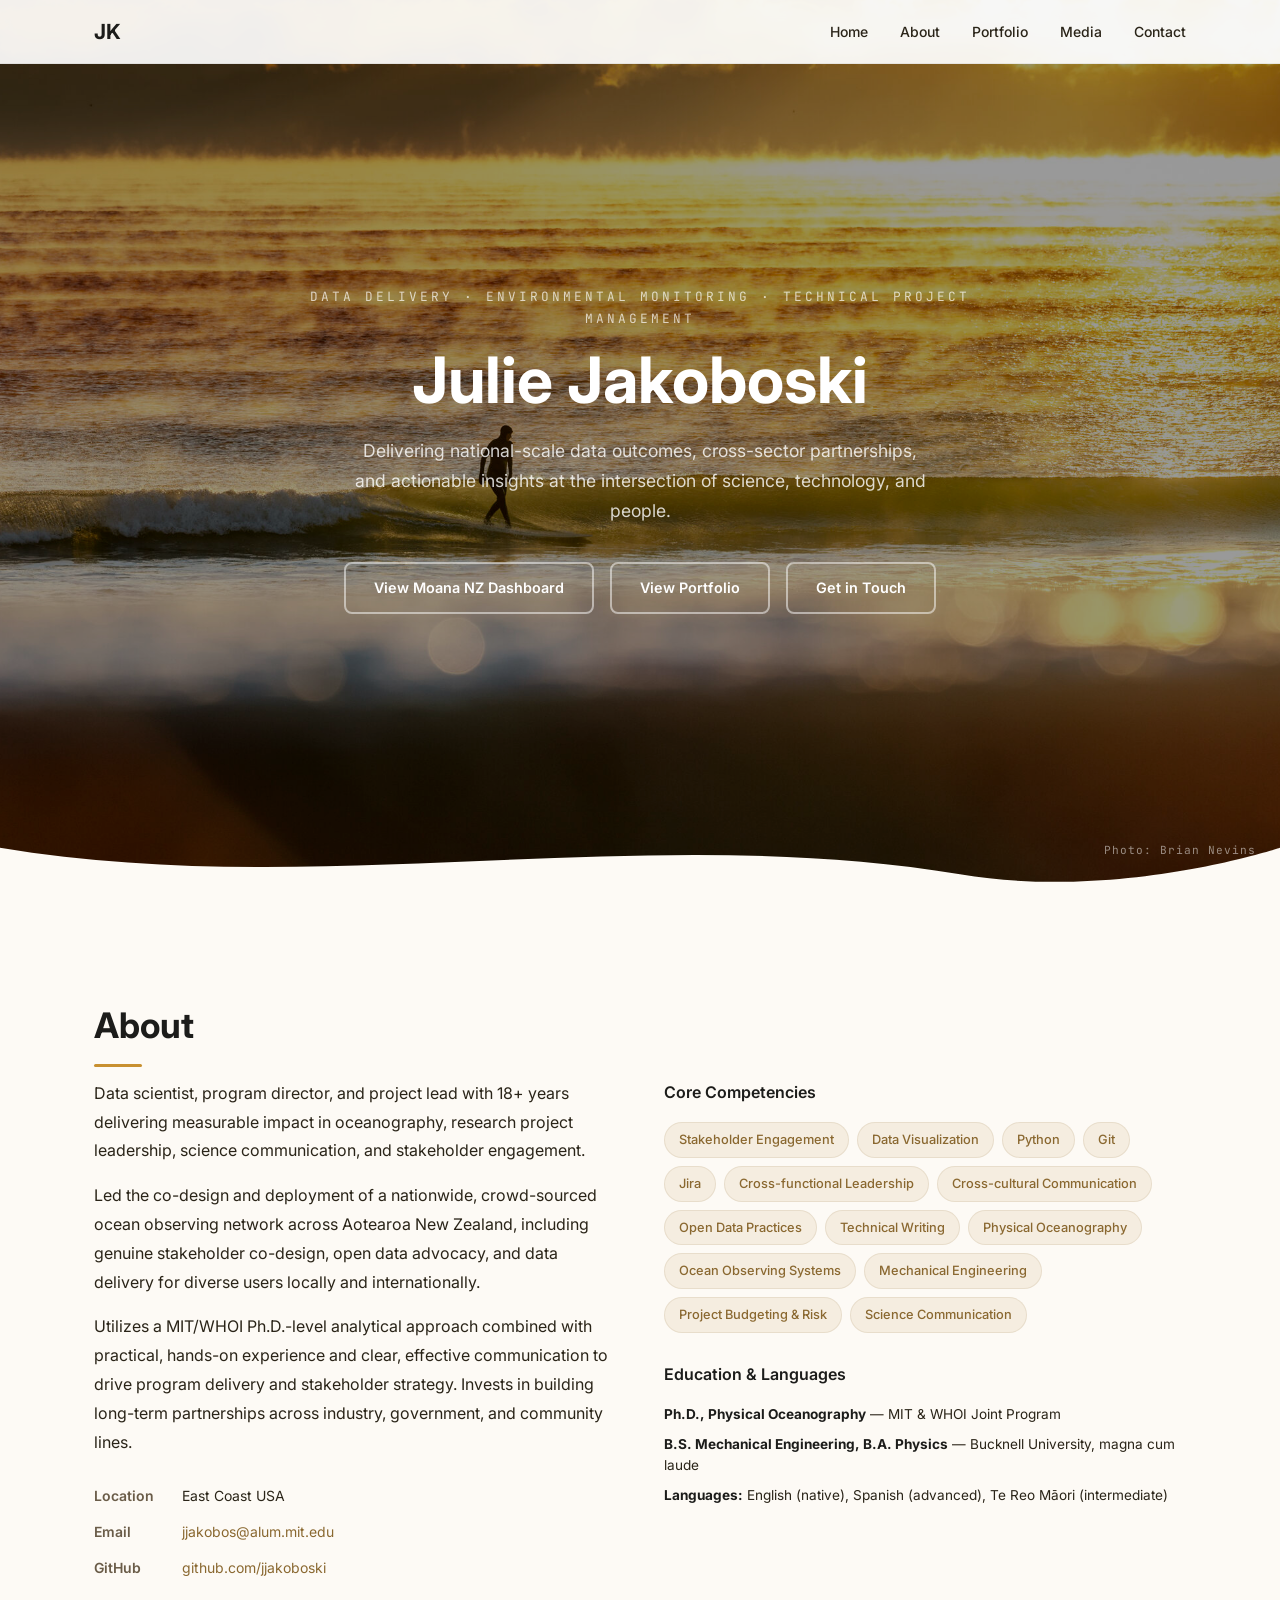
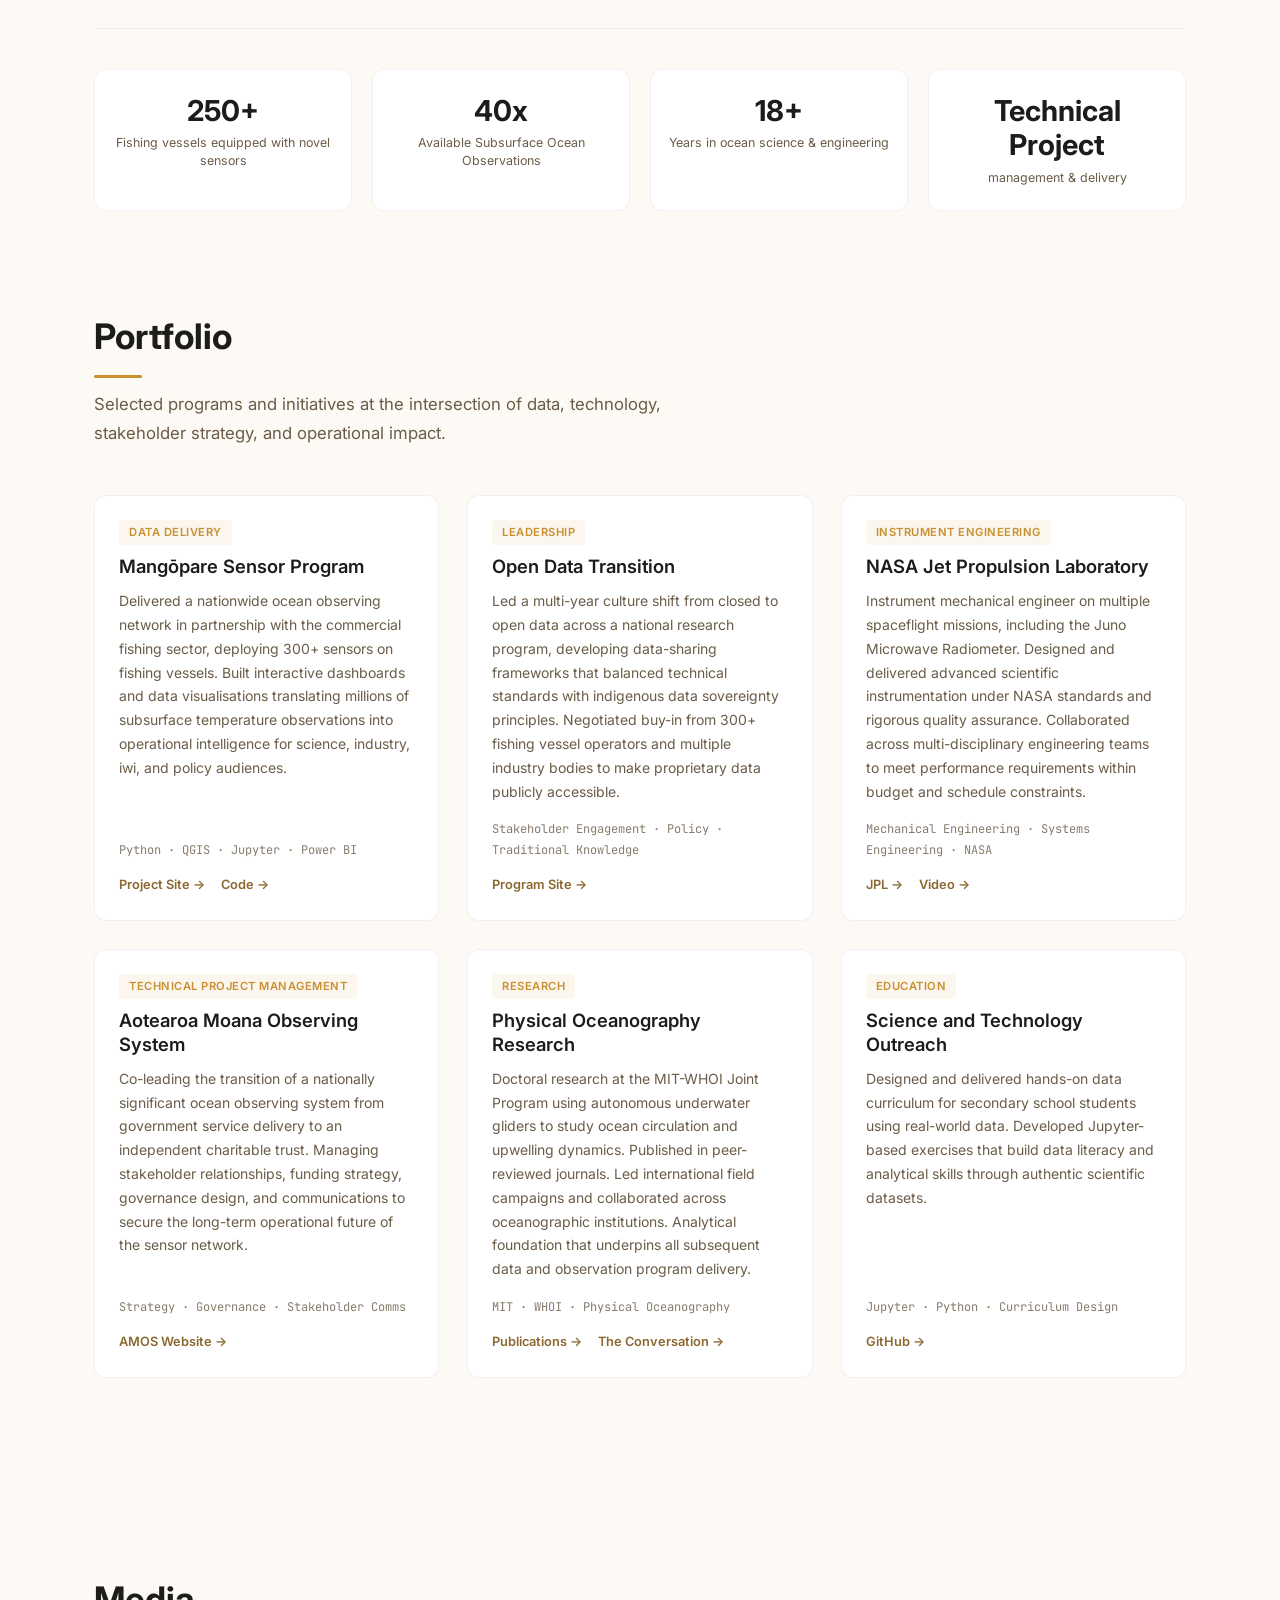
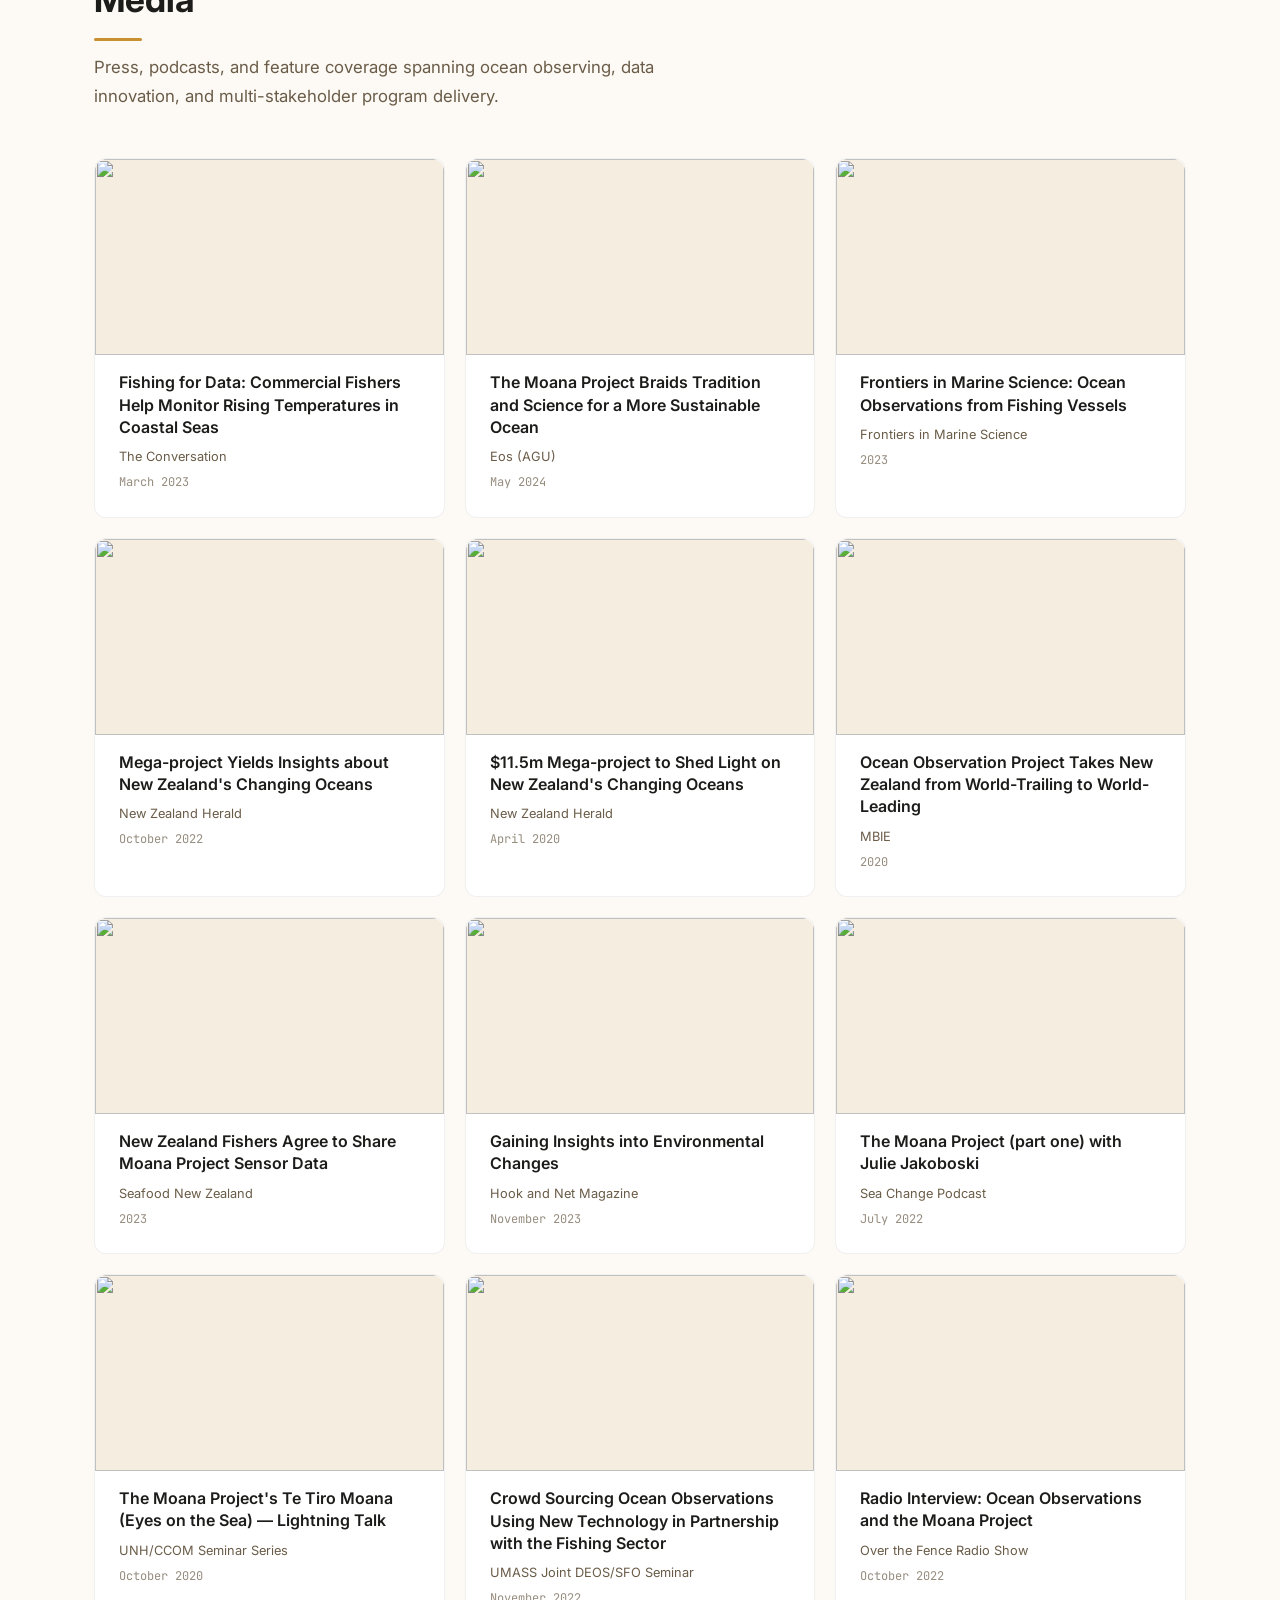
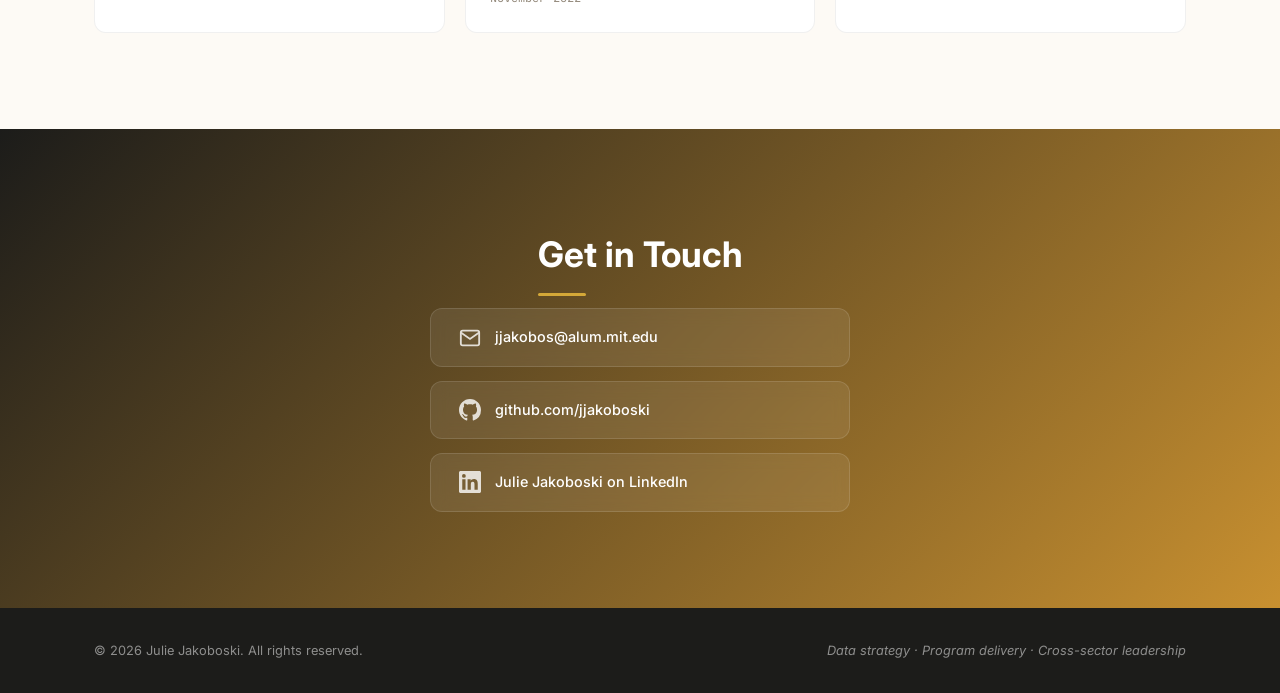
==== commit b6238da8: "update website" ====
--- a/index.html
+++ b/index.html
@@ -1,191 +1,53 @@
 <!DOCTYPE html>
 <html lang="en">
-
 <head>
   <meta charset="UTF-8">
   <meta name="viewport" content="width=device-width, initial-scale=1.0">
-  <title>Julie Jakoboski — Data Delivery & Project Leadership</title>
-  <meta name="description" content="Julie Jakoboski — project director, team lead, and data strategist with 12+ years delivering national-scale environmental observing networks, stakeholder engagement, and data-driven solutions.">
-  <link rel="stylesheet" href="css/styles.css" />
-  <link rel="preconnect" href="https://fonts.googleapis.com" />
-  <link rel="preconnect" href="https://fonts.gstatic.com" crossorigin />
-  <link href="https://fonts.googleapis.com/css2?family=Inter:wght@300;400;500;600;700&family=Playfair+Display:ital,wght@0,600;1,500&display=swap" rel="stylesheet" />
+  <title>Julie K. Jakoboski — Data Delivery & Technical Project Leadership</title>
+  <meta name="description" content="Julie K. Jakoboski — project director, team lead, and data strategist with 12+ years delivering national-scale ocean observing programs, stakeholder engagement, and data-driven solutions.">
+  <link rel="preconnect" href="https://fonts.googleapis.com">
+  <link rel="preconnect" href="https://fonts.gstatic.com" crossorigin>
+  <link href="https://fonts.googleapis.com/css2?family=Inter:wght@300;400;500;600;700&family=JetBrains+Mono:wght@400;500&display=swap" rel="stylesheet">
+  <link rel="stylesheet" href="css/style.css">
+  <link rel="icon" type="image/svg+xml" href="data:image/svg+xml,<svg xmlns='http://www.w3.org/2000/svg' viewBox='0 0 32 32'><text y='28' font-size='28'>🌊</text></svg>">
 </head>
-</head>
-
 <body>
 
   <nav class="nav" id="nav">
-    <div class="container nav__inner">
-      <a href="#" class="nav__brand">Julie Jakoboski</a>
-      <button class="nav__toggle" id="navToggle" aria-label="Toggle navigation">
+    <div class="nav__inner container">
+      <a href="#home" class="nav__logo">JK</a>
+      <button class="nav__toggle" id="navToggle" aria-label="Menu">
         <span></span><span></span><span></span>
       </button>
-      <ul class="nav__list" id="navList">
-        <li><a href="#impact">Impact</a></li>
-        <li><a href="#featured">Featured</a></li>
-        <li><a href="#about">About</a></li>
-        <li><a href="#skills">Skills</a></li>
-        <li><a href="#contact">Contact</a></li>
+      <ul class="nav__links" id="navLinks">
+        <li><a href="#home" class="nav__link">Home</a></li>
+        <li><a href="#about" class="nav__link">About</a></li>
+        <li><a href="#portfolio" class="nav__link">Portfolio</a></li>
+        <li><a href="#media" class="nav__link">Media</a></li>
+        <li><a href="#contact" class="nav__link">Contact</a></li>
       </ul>
     </div>
   </nav>
 
-  <header class="hero">
-    <div class="container hero__inner">
-      <p class="hero__label">Data Visualisation &middot; Ocean Observing &middot; Technical Project Leadership</p>
-      <h1 class="hero__name">Julie Jakoboski</h1>
-      <p class="hero__lead">Delivering national-scale data outcomes, long-term partnerships, and compelling data insights at the intersection of science, technology, and people.</p>
-      <div class="hero__contact">
-        <a href="mailto:jjakobos@alum.mit.edu">jjakobos@alum.mit.edu</a>
-        <span class="hero__sep">&middot;</span>
-        <span>East Coast, USA and Raglan, New Zealand</span>
-      </div>
-      <div class="hero__scroll">
-        <a href="#impact" class="scroll-link">&#8595;</a>
-      </div>
-    </div>
-  </header>
-
-  <section id="impact" class="section">
-    <div class="container">
-      <h2 class="section__title">Impact at a Glance</h2>
-      <div class="metrics">
-        <div class="metric">
-          <span class="metric__num">National-scale</span>
-          <span class="metric__label">Ocean observing network deployed across Aotearoa New Zealand</span>
-        </div>
-        <div class="metric">
-          <span class="metric__num">Hundreds</span>
-          <span class="metric__label">Of diverse stakeholders engaged from government to industry to local communities</span>
-        </div>
-        <div class="metric">
-          <span class="metric__num">Pioneering</span>
-          <span class="metric__label">Novel sensor program delivered on time and on budget</span>
-        </div>
-        <div class="metric">
-          <span class="metric__num">Closed &rarr; Open</span>
-          <span class="metric__label">Led a successful campaign to transition a culture of closed data to open data</span>
-        </div>
-        <div class="metric">
-          <span class="metric__num">12+ years</span>
-          <span class="metric__label">Delivering measurable impact in oceanography, leadership, and science communication</span>
-        </div>
-        <div class="metric">
-          <span class="metric__num">PhD</span>
-          <span class="metric__label">MIT &amp; WHOI Joint Program in Physical Oceanography</span>
-        </div>
-      </div>
-    </div>
-  </section>
-
-  <section class="section section--alt" id="impact-areas">
-    <div class="container">
-      <h2 class="section__title">Key Impact Areas</h2>
-
-      <div class="impact-card">
-        <div class="impact-card__icon">
-          <svg viewBox="0 0 48 48" fill="none" stroke="#0077b6" stroke-width="1.5" stroke-linecap="round" stroke-linejoin="round"><path d="M8 30s6-10 16-10 16 10 16 10"/><path d="M8 36s6-10 16-10 16 10 16 10"/><path d="M8 24s6-10 16-10 16 10"/><circle cx="24" cy="12" r="3"/></svg>
-        </div>
-        <div>
-          <h3 class="impact-card__title">Building Environmental Observing Data Systems</h3>
-          <p class="impact-card__role">Research Team Lead &amp; Oceanographic Data Scientist &middot; MetService NZ &middot; 2019&ndash;2023 &amp; Aotearoa Moana Observing System &middot; 2023&ndash;present</p>
-          <p class="impact-card__desc">Led the co-design and deployment of an industry-leading, crowd-sourced ocean observing network as part of the multi-million-dollar Moana Project. Designed and built real-time data reporting, interactive data visualizations, and geospatial tools making critical oceanographic data accessible to diverse users nationwide: scientists, fishers, iwi, policymakers, and the public.</p>
-          <ul class="impact-card__list">
-            <li>Managed a cross-functional team to co-design, develop, and deploy a novel ocean observing network in partnerships with technology partners and industry</li>
-            <li>Architected the full data pipeline, from raw sensor data through processing to interactive dashboards and published maps, using Python, Python visualization tools, Docker, Spark, Javascript, and geospatial tooling;  Delivered data to ocean forecasting and scientific research teams</li>
-            <li>Co-designed stakeholder-informed dashboards that translated observed, near real-time oceanographic data into clear, actionable information for non-specialist users and transforming raw observations into strategic decision making</li>
-          </ul>
-        </div>
-      </div>
-
-      <div class="impact-card">
-        <div class="impact-card__icon">
-          <svg viewBox="0 0 48 48" fill="none" stroke="#0077b6" stroke-width="1.5" stroke-linecap="round" stroke-linejoin="round"><path d="M24 6v36"/><path d="M8 18h32"/><path d="M24 18L16 8"/><path d="M24 18l8-10"/><circle cx="24" cy="24" r="16"/><path d="M14 32c2-3 6-5 10-5s8 2 10 5"/></svg>
-        </div>
-        <div>
-          <h3 class="impact-card__title">Data Visualization &amp; Open Data</h3>
-          <p class="impact-card__role">Research Team Lead &middot; MetService NZ &middot; 2019&ndash;2024</p>
-          <p class="impact-card__desc">Designed the end-to-end data visualization pipeline for a national ocean observing network. Built interactive dashboards and geospatial visualizations that translated raw oceanographic sensor data into intuitive, decision-ready tools for diverse audiences. Led a successful campaign to transition New Zealand's oceanographic community from closed to open data, communicating both the cultural and technical motivations behind the shift.</p>
-          <ul class="impact-card__list">
-            <li>Built the full data-to-dashboard stack: Python-based processing, quality control, geospatial mapping, and Google Looker Studio dashboards</li>
-            <li>Connected with hundreds of stakeholders to motivate a cultural change from closed to open data; encourage data uptake through communication, education, and stakeholder engagement.</li>
-            <li>Created visualizations that served everyone from government scientists to commercial fishers to community users</li>
-            <li>Co-developed indigenous data sovereignty protocols for sharing geospatial environmental data</li>
-            <li>Communicated data insights through scientific papers, conferences, workshops, newsletters, and public-facing dashboards</li>
-          </ul>
-        </div>
-      </div>
-
-      <div class="impact-card">
-        <div class="impact-card__icon">
-          <svg viewBox="0 0 48 48" fill="none" stroke="#0077b6" stroke-width="1.5" stroke-linecap="round" stroke-linejoin="round"><path d="M8 44V20l16-8 16 8v24"/><path d="M8 28l16-8 16 8"/><path d="M16 44V32l8-4 8 4v12"/></svg>
-        </div>
-        <div>
-          <h3 class="impact-card__title">Leading Teams &amp; Strategy</h3>
-          <p class="impact-card__role">Project Manager &amp; Program Lead, MetService NZ &amp; Aotearoa Moana Observing System &middot; 2023&ndash;present</p>
-          <p class="impact-card__desc">Delivered the final phase of the nation-wide Moana Project, ensuring budget compliance and timely completion by monitoring finances, risks, and timelines. Currently co-coordinating the transition of a novel ocean observing system from MetService to an independent non-profit trust, including all stakeholder relationships and communications strategy. Founding member of an international ocean observing steering committee.</p>
-          <ul class="impact-card__list">
-            <li>Delivered the $11.5 million dollar program's Benefits &amp; Impacts report through extensive communication with hundreds of diverse stakeholders</li>
-            <li>Co-managed media relationships and strategy with the communications team</li>
-            <li>Mentored and trained students and interns in oceanographic data science and stakeholder engagement</li>
-            <li>Represented the program at international science and industry conferences, symposiums, and workshops</li>
-          </ul>
-        </div>
-      </div>
-
-    </div>
-  </section>
-
-  <section id="featured" class="section">
-    <div class="container">
-      <h2 class="section__title">Featured Project</h2>
-
-      <div class="featured">
-        <div class="featured__header">
-          <h3 class="featured__title">The Moana Project</h3>
-          <span class="featured__tag">National-scale ocean observing</span>
-        </div>
-        <div class="featured__meta">
-          <span><strong>Role:</strong> Research Team Lead &rarr; Project Manager</span>
-          <span><strong>Duration:</strong> 2019&ndash;2024</span>
-          <span><strong>Location:</strong> Aotearoa New Zealand</span>
-        </div>
-        <p>A multi-million-dollar program that designed, built, and deployed a nationwide crowd-sourced ocean observing network. The Te Tiro Moana ("Eyes on the Ocean") theme of the project transformed how New Zealand collects, shares, and uses ocean data, shifting from a closed-data culture to open data, engaging hundreds of stakeholders across sectors, increasing the number of research-quality, subsurface ocean temperature observations by 40x, and delivering real-time environmental intelligence to the entire country.</p>
-
-        <div class="featured__viz">
-          <img src="images/moana-observing-map-3yr.png" alt="Map of the Moana Project ocean observing network across Aotearoa New Zealand over three years" loading="lazy" />
-          <p class="featured__caption">The Moana observing network; a subset of three years of crowd-sourced ocean data collection across Aotearoa New Zealand (<a href="https://doi.org/10.1016/j.pocean.2024.103278.">Jakoboski et. al., 2024</a>). Every dot represents sensor deployments that feed into real-time dashboards and visualizations.</p>
-        </div>
-
-        <div class="featured__highlights">
-          <div class="featured__highlight">
-            <h4>&#9733; Data Viz Stack</h4>
-            <p><strong>Python, Spark, Docker</strong> for processing &amp; QC, <strong>HTML, Javascript, Power BI</strong> for interactive dashboards, <strong>geospatial tooling</strong> for mapping. End-to-end pipeline from raw sensor data to public-facing visualizations.</p>
-          </div>
-          <div class="featured__highlight featured__highlight--link">
-            <h4>&#9733; Live Dashboard</h4>
-            <p><a href="moana_nz_dashboard_6.html" target="_blank">Explore the Moana observing network dashboard &rarr;</a></p>
-          </div>
-          <div class="featured__highlight">
-            <h4>&#9733; Impact</h4>
-            <p>A national observing network delivering open ocean data to government, industry, researchers, and communities.</p>
-          </div>
-          <div class="featured__highlight">
-            <h4>&#9733; Approach</h4>
-            <p>Extensive stakeholder co-design, indigenous data sovereignty partnerships, and a strategic shift to open-data infrastructure.</p>
-          </div>
-          <div class="featured__highlight">
-            <h4>&#9733; Reach</h4>
-            <p>Hundreds of stakeholders engaged, national media coverage, international conference presentations, and founding membership on a global ocean observing steering committee.</p>
-          </div>
-        </div>
-      </div>
-
-    </div>
-  </section>
-
-  <section id="about" class="section section--alt">
+  <section class="hero" id="home">
+    <div class="hero__overlay"></div>
+    <div class="hero__content">
+      <p class="hero__subtitle">Data delivery &middot; Environmental monitoring &middot; Technical project management</p>
+      <h1 class="hero__title">Julie Jakoboski</h1>
+      <p class="hero__desc">Delivering national-scale data outcomes, cross-sector partnerships, and actionable insights at the intersection of science, technology, and people.</p>
+      <div class="hero__actions">
+        <a href="moana_nz_dashboard_6.html" class="btn btn--outline">View Moana NZ Dashboard</a>
+        <a href="#portfolio" class="btn btn--outline">View Portfolio</a>
+        <a href="#contact" class="btn btn--outline">Get in Touch</a>
+      </div>
+    </div>
+    <p class="hero__credit">Photo: Brian Nevins</p>
+    <div class="hero__wave">
+      <svg viewBox="0 0 1440 120" preserveAspectRatio="none"><path d="M0,40 C360,120 720,0 1080,80 C1260,120 1440,40 1440,40 L1440,120 L0,120 Z" fill="var(--bg)"/></svg>
+    </div>
+  </section>
+
+  <section class="about" id="about">
     <div class="container">
       <h2 class="section__title">About</h2>
       <div class="about__grid">
@@ -193,89 +55,316 @@
           <p>Data scientist, program director, and project lead with 18+ years delivering measurable impact in oceanography, research project leadership, science communication, and stakeholder engagement.</p>
           <p>Led the co-design and deployment of a nationwide, crowd-sourced ocean observing network across Aotearoa New Zealand, including genuine stakeholder co-design, open data advocacy, and data delivery for diverse users locally and internationally.</p>
           <p>Utilizes a MIT/WHOI Ph.D.-level analytical approach combined with practical, hands-on experience and clear, effective communication to drive program delivery and stakeholder strategy. Invests in building long-term partnerships across industry, government, and community lines.</p>
-          <div class="about__cta">
-            <a href="mailto:jjakobos@alum.mit.edu" class="btn">Contact</a>
-          </div>
-        </div>
-        <aside class="about__aside">
-          <div class="about__block">
-            <h4>Education</h4>
-            <p><strong>Ph.D.</strong>, Physical Oceanography<br/>MIT &amp; WHOI Joint Program &middot; 2019</p>
-            <p><strong>B.S.</strong>, Mechanical Engineering, <br/><strong>B.A.</strong>, Physics <br/><em>magna cum laude</em><br/>Bucknell University &middot; 2007</p>
-          </div>
-          <div class="about__block">
-            <h4>Earlier</h4>
-            <p><strong>Instrument Mechanical Engineer</strong><br/>NASA Jet Propulsion Laboratory<br/>Designed advanced instrumentation for space exploration under NASA standards.</p>
-          </div>
-        </aside>
-      </div>
-    </div>
-  </section>
-
-  <section id="skills" class="section">
-    <div class="container">
-      <h2 class="section__title">Skills &amp; Tools</h2>
+
+          <div class="about__details">
+            <div class="detail">
+              <span class="detail__label">Location</span>
+              <span class="detail__value">East Coast USA</span>
+            </div>
+            <div class="detail">
+              <span class="detail__label">Email</span>
+              <span class="detail__value"><a href="mailto:jjakobos@alum.mit.edu">jjakobos@alum.mit.edu</a></span>
+            </div>
+            <div class="detail">
+              <span class="detail__label">GitHub</span>
+              <span class="detail__value"><a href="https://github.com/jjakoboski" target="_blank" rel="noopener">github.com/jjakoboski</a></span>
+            </div>
+          </div>
+        </div>
+        <div class="about__skills">
+          <h3>Core Competencies</h3>
           <div class="skills__grid">
             <span class="skill-tag">Stakeholder Engagement</span>
             <span class="skill-tag">Data Visualization</span>
-            <span class="skill-tag">Data Pipelines and Modeling</span>
-            <span class="skill-tag">Program Strategy</span>
             <span class="skill-tag">Python</span>
             <span class="skill-tag">Git</span>
-            <span class="skill-tag">Spark</span>
             <span class="skill-tag">Jira</span>
             <span class="skill-tag">Cross-functional Leadership</span>
             <span class="skill-tag">Cross-cultural Communication</span>
             <span class="skill-tag">Open Data Practices</span>
             <span class="skill-tag">Technical Writing</span>
             <span class="skill-tag">Physical Oceanography</span>
-            <span class="skill-tag">Environmental Observing Systems</span>
+            <span class="skill-tag">Ocean Observing Systems</span>
             <span class="skill-tag">Mechanical Engineering</span>
             <span class="skill-tag">Project Budgeting &amp; Risk</span>
-            <span class="skill-tag">Science and Technical Communication</span>
-          </div>
-    </div>
-  </section>
-
-  <section id="interests" class="section section--alt">
-    <div class="container">
-      <h2 class="section__title">Beyond the Work</h2>
-      <div class="interests__wrap">
-        <div class="interests__text">
-          <p class="interests__intro">I spent as much time outdoors as I can outside of work, including through surfing, trail running, cycling, and open water swimming.</p>
-          <p class="interests__intro">I also enjoy mentoring STEM students, community outreach, and coaching Girls on the Run, while also finding time to play flute in local ensembles.</p>
-        </div>
-        <figure class="interests__photo">
-          <img src="Julie_surf_by_brian_nevins.jpg" alt="Julie surfing" loading="lazy" />
-          <figcaption>Photo &copy; Brian Nevins</figcaption>
-        </figure>
-      </div>
-    </div>
-  </section>
-
-  <footer class="footer" id="contact">
-    <div class="container footer__inner">
-      <h3 class="footer__name">Julie Jakoboski</h3>
-      <div class="footer__links">
-        <a href="mailto:jjakobos@alum.mit.edu">jjakobos@alum.mit.edu</a>
-        <span>&middot;</span>
-        <span>East Coast USA</span>
-      </div>
-      <p class="footer__copy">&copy; 2026 Julie Jakoboski</p>
+            <span class="skill-tag">Science Communication</span>
+          </div>
+
+          <h3 style="margin-top: 28px;">Education &amp; Languages</h3>
+          <div class="about__edu">
+            <p><strong>Ph.D., Physical Oceanography</strong> — MIT &amp; WHOI Joint Program</p>
+            <p><strong>B.S. Mechanical Engineering, B.A. Physics</strong> — Bucknell University, magna cum laude</p>
+            <p style="margin-top:8px;"><strong>Languages:</strong> English (native), Spanish (advanced), Te Reo Māori (intermediate)</p>
+          </div>
+        </div>
+      </div>
+      <div class="about-impact">
+        <div class="impact-card">
+          <span class="impact-number">250+</span>
+          <span class="impact-label">Fishing vessels equipped with novel sensors</span>
+        </div>
+        <div class="impact-card">
+          <span class="impact-number">40x</span>
+          <span class="impact-label">Available Subsurface Ocean Observations</span>
+        </div>
+        <div class="impact-card">
+          <span class="impact-number">18+</span>
+          <span class="impact-label">Years in ocean science &amp; engineering</span>
+        </div>
+        <div class="impact-card">
+          <span class="impact-number">Technical Project</span>
+          <span class="impact-label">management &amp; delivery</span>
+        </div>
+      </div>
+    </div>
+  </section>
+
+  <section class="portfolio" id="portfolio">
+    <div class="container">
+      <h2 class="section__title">Portfolio</h2>
+      <p class="section__desc">Selected programs and initiatives at the intersection of data, technology, stakeholder strategy, and operational impact.</p>
+      <div class="portfolio__grid">
+
+        <article class="card">
+          <div class="card__body">
+            <span class="card__tag">Data Delivery</span>
+            <h3 class="card__title">Mangōpare Sensor Program</h3>
+            <p class="card__text">Delivered a nationwide ocean observing network in partnership with the commercial fishing sector, deploying 300+ sensors on fishing vessels. Built interactive dashboards and data visualisations translating millions of subsurface temperature observations into operational intelligence for science, industry, iwi, and policy audiences.</p>
+            <div class="card__meta">
+              <span>Python &middot; QGIS &middot; Jupyter &middot; Power BI</span>
+            </div>
+            <div class="card__links">
+              <a href="https://www.moanaproject.org/temperature-sensors" target="_blank" rel="noopener" class="card__link">Project Site &rarr;</a>
+              <a href="https://github.com/jjakoboski/moana-qc" target="_blank" rel="noopener" class="card__link">Code &rarr;</a>
+            </div>
+          </div>
+        </article>
+
+        <article class="card">
+          <div class="card__body">
+            <span class="card__tag">Leadership</span>
+            <h3 class="card__title">Open Data Transition</h3>
+            <p class="card__text">Led a multi-year culture shift from closed to open data across a national research program, developing data-sharing frameworks that balanced technical standards with indigenous data sovereignty principles. Negotiated buy-in from 300+ fishing vessel operators and multiple industry bodies to make proprietary data publicly accessible.</p>
+            <div class="card__meta">
+              <span>Stakeholder Engagement &middot; Policy &middot; Traditional Knowledge</span>
+            </div>
+            <div class="card__links">
+              <a href="https://www.moanaproject.org/" target="_blank" rel="noopener" class="card__link">Program Site &rarr;</a>
+            </div>
+          </div>
+        </article>
+
+        <article class="card">
+          <div class="card__body">
+            <span class="card__tag">Instrument Engineering</span>
+            <h3 class="card__title">NASA Jet Propulsion Laboratory</h3>
+            <p class="card__text">Instrument mechanical engineer on multiple spaceflight missions, including the Juno Microwave Radiometer. Designed and delivered advanced scientific instrumentation under NASA standards and rigorous quality assurance. Collaborated across multi-disciplinary engineering teams to meet performance requirements within budget and schedule constraints.</p>
+            <div class="card__meta">
+              <span>Mechanical Engineering &middot; Systems Engineering &middot; NASA</span>
+            </div>
+            <div class="card__links">
+              <a href="https://www.jpl.nasa.gov/" target="_blank" rel="noopener" class="card__link">JPL &rarr;</a>
+              <a href="https://www.youtube.com/watch?v=iakQRb3e0Zg" target="_blank" rel="noopener" class="card__link">Video &rarr;</a>
+            </div>
+          </div>
+        </article>
+
+        <article class="card">
+          <div class="card__body">
+            <span class="card__tag">Technical Project Management</span>
+            <h3 class="card__title">Aotearoa Moana Observing System</h3>
+            <p class="card__text">Co-leading the transition of a nationally significant ocean observing system from government service delivery to an independent charitable trust. Managing stakeholder relationships, funding strategy, governance design, and communications to secure the long-term operational future of the sensor network.</p>
+            <div class="card__meta">
+              <span>Strategy &middot; Governance &middot; Stakeholder Comms</span>
+            </div>
+            <div class="card__links">
+              <a href="https:www.amos.org.nz" target="_blank" rel="noopener" class="card__link">AMOS Website &rarr;</a>
+            </div>
+          </div>
+        </article>
+
+        <article class="card">
+          <div class="card__body">
+            <span class="card__tag">Research</span>
+            <h3 class="card__title">Physical Oceanography Research</h3>
+            <p class="card__text">Doctoral research at the MIT-WHOI Joint Program using autonomous underwater gliders to study ocean circulation and upwelling dynamics. Published in peer-reviewed journals. Led international field campaigns and collaborated across oceanographic institutions. Analytical foundation that underpins all subsequent data and observation program delivery.</p>
+            <div class="card__meta">
+              <span>MIT &middot; WHOI &middot; Physical Oceanography</span>
+            </div>
+            <div class="card__links">
+              <a href="https://www.researchgate.net/profile/J-K-Jakoboski" target="_blank" rel="noopener" class="card__link">Publications &rarr;</a>
+              <a href="https://theconversation.com/profiles/julie-jakoboski-1417491" target="_blank" rel="noopener" class="card__link">The Conversation &rarr;</a>
+            </div>
+          </div>
+        </article>
+
+        <article class="card">
+          <div class="card__body">
+            <span class="card__tag">Education</span>
+            <h3 class="card__title">Science and Technology Outreach</h3>
+            <p class="card__text">Designed and delivered hands-on data curriculum for secondary school students using real-world data. Developed Jupyter-based exercises that build data literacy and analytical skills through authentic scientific datasets.</p>
+            <div class="card__meta">
+              <span>Jupyter &middot; Python &middot; Curriculum Design</span>
+            </div>
+            <div class="card__links">
+              <a href="https://github.com/jjakoboski/ocean_mapping_class_activity" target="_blank" rel="noopener" class="card__link">GitHub &rarr;</a>
+            </div>
+          </div>
+        </article>
+
+      </div>
+    </div>
+  </section>
+
+  <section class="media" id="media">
+    <div class="container">
+      <h2 class="section__title">Media</h2>
+      <p class="section__desc">Press, podcasts, and feature coverage spanning ocean observing, data innovation, and multi-stakeholder program delivery.</p>
+      <div class="media__grid">
+
+        <a href="https://theconversation.com/fishing-for-data-commercial-fishers-help-monitor-rising-temperatures-in-coastal-seas-202115" target="_blank" rel="noopener" class="media__card">
+          <div class="media__thumb"><img src="https://images.theconversation.com/files/517148/original/file-20230323-24-zruol1.jpg?ixlib=rb-4.1.0&rect=0%2C544%2C7557%2C3778&q=45&auto=format&w=1356&h=668&fit=crop" alt=""></div>
+          <div class="media__info">
+            <h3 class="media__title">Fishing for Data: Commercial Fishers Help Monitor Rising Temperatures in Coastal Seas</h3>
+            <p class="media__outlet">The Conversation</p>
+            <p class="media__date">March 2023</p>
+          </div>
+        </a>
+
+        <a href="https://eos.org/science-updates/the-moana-project-braids-tradition-and-science-for-a-more-sustainable-ocean" target="_blank" rel="noopener" class="media__card">
+          <div class="media__thumb"><img src="https://eos.org/wp-content/uploads/2024/05/ocean-temperature-sensor-fish-net.jpg" alt=""></div>
+          <div class="media__info">
+            <h3 class="media__title">The Moana Project Braids Tradition and Science for a More Sustainable Ocean</h3>
+            <p class="media__outlet">Eos (AGU)</p>
+            <p class="media__date">May 2024</p>
+          </div>
+        </a>
+
+        <a href="https://www.frontiersin.org/journals/marine-science/articles/10.3389/fmars.2023.1322194/full" target="_blank" rel="noopener" class="media__card">
+          <div class="media__thumb"><img src="https://images.unsplash.com/photo-1505118380757-91f5f5632de0?auto=format&fit=crop&w=400&q=80" alt=""></div>
+          <div class="media__info">
+            <h3 class="media__title">Frontiers in Marine Science: Ocean Observations from Fishing Vessels</h3>
+            <p class="media__outlet">Frontiers in Marine Science</p>
+            <p class="media__date">2023</p>
+          </div>
+        </a>
+
+        <a href="https://www.nzherald.co.nz/nz/mega-project-yields-insights-about-nzs-changing-oceans/HNX4GWOMQ2BYAVNFIL4S4PTKSM/" target="_blank" rel="noopener" class="media__card">
+          <div class="media__thumb"><img src="https://www.nzherald.co.nz/resizer/v2/VE54MRSU6NYZFX433WB6LC33JU.jpg?auth=5b28ca249c3c48d7265bec86964d7fceb3e97ab8c4d5d36b0d2dc321640d929f&width=1200&height=675&quality=70&smart=true" alt=""></div>
+          <div class="media__info">
+            <h3 class="media__title">Mega-project Yields Insights about New Zealand's Changing Oceans</h3>
+            <p class="media__outlet">New Zealand Herald</p>
+            <p class="media__date">October 2022</p>
+          </div>
+        </a>
+
+        <a href="https://www.nzherald.co.nz/business/companies/freight-logistics/115m-mega-project-to-shed-light-on-nzs-changing-oceans/J2PBU7576LOGXL4VD6CAKSYM7A/" target="_blank" rel="noopener" class="media__card">
+          <div class="media__thumb"><img src="https://www.nzherald.co.nz/resizer/v2/TY22A5NGVPUFEADMDE2WEZZYPE.jpg?auth=9c815a25163034729e8ae7070db1a923655fe50125d0d84b9958448e4522a1a3&width=1200&height=675&quality=70&smart=true" alt=""></div>
+          <div class="media__info">
+            <h3 class="media__title">$11.5m Mega-project to Shed Light on New Zealand's Changing Oceans</h3>
+            <p class="media__outlet">New Zealand Herald</p>
+            <p class="media__date">April 2020</p>
+          </div>
+        </a>
+
+        <a href="https://www.mbie.govt.nz/science-and-technology/science-and-innovation/news-success-stories/success-stories/ocean-observation-project-takes-new-zealand-from-world-trailing-to-world-leading" target="_blank" rel="noopener" class="media__card">
+          <div class="media__thumb"><img src="https://images.unsplash.com/photo-1505118380757-91f5f5632de0?auto=format&fit=crop&w=400&q=80" alt=""></div>
+          <div class="media__info">
+            <h3 class="media__title">Ocean Observation Project Takes New Zealand from World-Trailing to World-Leading</h3>
+            <p class="media__outlet">MBIE</p>
+            <p class="media__date">2020</p>
+          </div>
+        </a>
+
+        <a href="https://www.seafood.co.nz/news-and-events/news/detail/new-zealand-fishers-agree-to-share-moana-project-sensor-data" target="_blank" rel="noopener" class="media__card">
+          <div class="media__thumb"><img src="https://www.seafood.co.nz/fileadmin/_processed_/7/5/csm_SNZ_TheUpdate_Social-Web-Tile_Bouy_1200x800_82c190d96b.jpg" alt=""></div>
+          <div class="media__info">
+            <h3 class="media__title">New Zealand Fishers Agree to Share Moana Project Sensor Data</h3>
+            <p class="media__outlet">Seafood New Zealand</p>
+            <p class="media__date">2023</p>
+          </div>
+        </a>
+
+        <a href="https://mag.hookandnet.com/2023/11/06/2023-11moanaa/content.html" target="_blank" rel="noopener" class="media__card">
+          <div class="media__thumb"><img src="https://mag.hookandnet.com/pp-thumb-5a0ad4907c3b83e2c9bd23bb376da9d5-1699544516.jpg" alt=""></div>
+          <div class="media__info">
+            <h3 class="media__title">Gaining Insights into Environmental Changes</h3>
+            <p class="media__outlet">Hook and Net Magazine</p>
+            <p class="media__date">November 2023</p>
+          </div>
+        </a>
+
+        <a href="https://seachangepod.podbean.com/e/the-moana-project-part-one-with-julie-jakoboski/" target="_blank" rel="noopener" class="media__card">
+          <div class="media__thumb"><img src="https://images.unsplash.com/photo-1478737270239-2f02b77fc618?auto=format&fit=crop&w=400&q=80" alt=""></div>
+          <div class="media__info">
+            <h3 class="media__title">The Moana Project (part one) with Julie Jakoboski</h3>
+            <p class="media__outlet">Sea Change Podcast</p>
+            <p class="media__date">July 2022</p>
+          </div>
+        </a>
+
+        <a href="https://www.youtube.com/watch?v=kIi5_cN1OlE" target="_blank" rel="noopener" class="media__card">
+          <div class="media__thumb"><img src="https://img.youtube.com/vi/kIi5_cN1OlE/0.jpg" alt=""></div>
+          <div class="media__info">
+            <h3 class="media__title">The Moana Project's Te Tiro Moana (Eyes on the Sea) &mdash; Lightning Talk</h3>
+            <p class="media__outlet">UNH/CCOM Seminar Series</p>
+            <p class="media__date">October 2020</p>
+          </div>
+        </a>
+
+        <a href="https://echo360.org/media/1cb64dc0-693e-4611-b97f-aaab4a6896de/public" target="_blank" rel="noopener" class="media__card">
+          <div class="media__thumb"><img src="https://images.unsplash.com/photo-1505118380757-91f5f5632de0?auto=format&fit=crop&w=400&q=80" alt=""></div>
+          <div class="media__info">
+            <h3 class="media__title">Crowd Sourcing Ocean Observations Using New Technology in Partnership with the Fishing Sector</h3>
+            <p class="media__outlet">UMASS Joint DEOS/SFO Seminar</p>
+            <p class="media__date">November 2022</p>
+          </div>
+        </a>
+
+        <a href="https://archive.org/details/julie-j-interview-26-10-22" target="_blank" rel="noopener" class="media__card">
+          <div class="media__thumb"><img src="https://archive.org/services/img/julie-j-interview-26-10-22/full/pct:500/0/default.jpg" alt=""></div>
+          <div class="media__info">
+            <h3 class="media__title">Radio Interview: Ocean Observations and the Moana Project</h3>
+            <p class="media__outlet">Over the Fence Radio Show</p>
+            <p class="media__date">October 2022</p>
+          </div>
+        </a>
+
+      </div>
+    </div>
+  </section>
+
+  <section class="contact" id="contact">
+    <div class="container">
+      <div class="contact__inner">
+        <h2 class="section__title section__title--light">Get in Touch</h2>
+        <div class="contact__methods">
+          <a href="mailto:jjakobos@alum.mit.edu" class="contact__card">
+            <svg class="contact__icon" viewBox="0 0 24 24" fill="none" stroke="currentColor" stroke-width="2"><path d="M4 4h16c1.1 0 2 .9 2 2v12c0 1.1-.9 2-2 2H4c-1.1 0-2-.9-2-2V6c0-1.1.9-2 2-2z"/><polyline points="22,6 12,13 2,6"/></svg>
+            <span>jjakobos@alum.mit.edu</span>
+          </a>
+          <a href="https://github.com/jjakoboski" target="_blank" rel="noopener" class="contact__card">
+            <svg class="contact__icon" viewBox="0 0 24 24" fill="currentColor"><path d="M12 0C5.37 0 0 5.37 0 12c0 5.31 3.435 9.795 8.205 11.385.6.105.825-.255.825-.57 0-.285-.015-1.23-.015-2.235-3.015.555-3.795-.735-4.035-1.41-.135-.345-.72-1.41-1.23-1.695-.42-.225-1.02-.78-.015-.795.945-.015 1.62.87 1.845 1.23 1.08 1.815 2.805 1.305 3.495.99.105-.78.42-1.305.765-1.605-2.67-.3-5.46-1.335-5.46-5.925 0-1.305.465-2.385 1.23-3.225-.12-.3-.54-1.53.12-3.18 0 0 1.005-.315 3.3 1.23.96-.27 1.98-.405 3-.405s2.04.135 3 .405c2.295-1.56 3.3-1.23 3.3-1.23.66 1.65.24 2.88.12 3.18.765.84 1.23 1.905 1.23 3.225 0 4.605-2.805 5.625-5.475 5.925.435.375.81 1.095.81 2.22 0 1.605-.015 2.895-.015 3.3 0 .315.225.69.825.57A12.02 12.02 0 0024 12c0-6.63-5.37-12-12-12z"/></svg>
+            <span>github.com/jjakoboski</span>
+          </a>
+          <a href="https://www.linkedin.com/in/julie-jakoboski-276776281/" target="_blank" rel="noopener" class="contact__card">
+            <svg class="contact__icon" viewBox="0 0 24 24" fill="currentColor"><path d="M20.447 20.452h-3.554v-5.569c0-1.328-.027-3.037-1.852-3.037-1.853 0-2.136 1.445-2.136 2.939v5.667H9.351V9h3.414v1.561h.046c.477-.9 1.637-1.85 3.37-1.85 3.601 0 4.267 2.37 4.267 5.455v6.286zM5.337 7.433a2.062 2.062 0 01-2.063-2.065 2.064 2.064 0 112.063 2.065zm1.782 13.019H3.555V9h3.564v11.452zM22.225 0H1.771C.792 0 0 .774 0 1.729v20.542C0 23.227.792 24 1.771 24h20.451C23.2 24 24 23.227 24 22.271V1.729C24 .774 23.2 0 22.222 0h.003z"/></svg>
+            <span>Julie Jakoboski on LinkedIn</span>
+          </a>
+        </div>
+      </div>
+    </div>
+  </section>
+
+  <footer class="footer">
+    <div class="container">
+      <div class="footer__inner">
+        <p>&copy; 2026 Julie Jakoboski. All rights reserved.</p>
+        <p class="footer__tagline">Data strategy &middot; Program delivery &middot; Cross-sector leadership</p>
+      </div>
     </div>
   </footer>
 
-  <script>
-    const toggle = document.getElementById('navToggle');
-    const list = document.getElementById('navList');
-    toggle.addEventListener('click', () => {
-      list.classList.toggle('nav__list--open');
-    });
-    document.querySelectorAll('.nav__list a').forEach(link => {
-      link.addEventListener('click', () => {
-        list.classList.remove('nav__list--open');
-      });
-    });
-  </script>
+  <script src="js/main.js"></script>
 </body>
 </html>
--- a/css/style.css
+++ b/css/style.css
@@ -0,0 +1,627 @@
+/* ===== Reset & Base ===== */
+*, *::before, *::after { box-sizing: border-box; margin: 0; padding: 0; }
+
+:root {
+  --navy:   #1c1c1a;
+  --blue:   #8a6830;
+  --teal:   #c89030;
+  --aqua:   #d4a838;
+  --light:  #f5ede0;
+  --bg:     #fdfaf5;
+  --white:  #ffffff;
+  --text:   #2a2418;
+  --muted:  #6a5c48;
+
+  --font:   'Inter', -apple-system, BlinkMacSystemFont, 'Segoe UI', sans-serif;
+  --mono:   'JetBrains Mono', monospace;
+
+  --max-w:  1140px;
+  --nav-h:  64px;
+  --radius: 12px;
+}
+
+html { scroll-behavior: smooth; }
+body {
+  font-family: var(--font);
+  color: var(--text);
+  background: var(--bg);
+  line-height: 1.7;
+  -webkit-font-smoothing: antialiased;
+}
+
+img { max-width: 100%; display: block; }
+a { color: var(--blue); text-decoration: none; transition: color .25s; }
+a:hover { color: var(--teal); }
+
+.container {
+  width: 100%;
+  max-width: var(--max-w);
+  margin: 0 auto;
+  padding: 0 24px;
+}
+
+/* ===== Navigation ===== */
+.nav {
+  position: fixed;
+  top: 0; left: 0; right: 0;
+  z-index: 1000;
+  height: var(--nav-h);
+  background: rgba(255,255,255,.92);
+  backdrop-filter: blur(12px);
+  -webkit-backdrop-filter: blur(12px);
+  border-bottom: 1px solid rgba(0,0,0,.06);
+  transition: box-shadow .3s;
+}
+.nav--scrolled { box-shadow: 0 2px 20px rgba(0,0,0,.08); }
+.nav__inner {
+  display: flex;
+  align-items: center;
+  justify-content: space-between;
+  height: 100%;
+}
+.nav__logo {
+  font-weight: 700;
+  font-size: 1.3rem;
+  color: var(--navy);
+  letter-spacing: -.5px;
+}
+.nav__links {
+  display: flex;
+  gap: 32px;
+  list-style: none;
+}
+.nav__link {
+  font-size: .875rem;
+  font-weight: 500;
+  color: var(--text);
+  position: relative;
+  padding: 4px 0;
+}
+.nav__link::after {
+  content: '';
+  position: absolute;
+  bottom: -2px; left: 0;
+  width: 0; height: 2px;
+  background: var(--teal);
+  transition: width .3s;
+}
+.nav__link:hover::after { width: 100%; }
+.nav__toggle {
+  display: none;
+  flex-direction: column;
+  gap: 5px;
+  background: none;
+  border: none;
+  cursor: pointer;
+  padding: 4px;
+}
+.nav__toggle span {
+  display: block;
+  width: 24px;
+  height: 2px;
+  background: var(--text);
+  border-radius: 2px;
+  transition: .3s;
+}
+
+/* ===== Hero ===== */
+.hero {
+  position: relative;
+  min-height: 100vh;
+  display: flex;
+  align-items: center;
+  justify-content: center;
+  overflow: hidden;
+  background: url('../Julie_surf_by_brian_nevins.jpg') center/cover no-repeat;
+}
+.hero__overlay {
+  position: absolute;
+  inset: 0;
+  background: rgba(0,0,0,.4);
+}
+.hero__content {
+  position: relative;
+  z-index: 2;
+  text-align: center;
+  max-width: 720px;
+  padding: 0 24px;
+  animation: fadeUp 1s ease-out;
+}
+@keyframes fadeUp {
+  from { opacity: 0; transform: translateY(30px); }
+  to   { opacity: 1; transform: translateY(0); }
+}
+.hero__subtitle {
+  font-family: var(--mono);
+  font-size: .8rem;
+  letter-spacing: 3px;
+  text-transform: uppercase;
+  color: rgba(255,255,255,.7);
+  margin-bottom: 16px;
+}
+.hero__title {
+  font-size: clamp(2.4rem, 6vw, 4rem);
+  font-weight: 700;
+  color: var(--white);
+  line-height: 1.1;
+  margin-bottom: 20px;
+}
+.hero__desc {
+  font-size: 1.1rem;
+  color: rgba(255,255,255,.8);
+  line-height: 1.7;
+  margin-bottom: 36px;
+  max-width: 580px;
+  margin-left: auto;
+  margin-right: auto;
+}
+.hero__actions {
+  display: flex;
+  gap: 16px;
+  justify-content: center;
+  flex-wrap: wrap;
+}
+.hero__credit {
+  position: absolute;
+  bottom: 40px;
+  right: 24px;
+  z-index: 2;
+  font-family: var(--mono);
+  font-size: .7rem;
+  letter-spacing: 1px;
+  color: rgba(255,255,255,.5);
+}
+.hero__wave {
+  position: absolute;
+  bottom: -1px;
+  left: 0;
+  right: 0;
+  z-index: 2;
+  line-height: 0;
+}
+.hero__wave svg {
+  width: 100%;
+  height: 80px;
+}
+
+/* ===== Buttons ===== */
+.btn {
+  display: inline-block;
+  padding: 12px 28px;
+  font-family: var(--font);
+  font-size: .9rem;
+  font-weight: 600;
+  border-radius: 8px;
+  cursor: pointer;
+  transition: all .3s;
+  border: 2px solid transparent;
+  text-align: center;
+}
+.btn--primary {
+  background: var(--aqua);
+  color: var(--white);
+  border-color: var(--aqua);
+}
+.btn--primary:hover {
+  background: transparent;
+  color: var(--white);
+  border-color: var(--white);
+}
+.btn--outline {
+  background: transparent;
+  color: var(--white);
+  border-color: rgba(255,255,255,.5);
+}
+.btn--outline:hover {
+  background: var(--white);
+  color: var(--navy);
+  border-color: var(--white);
+}
+
+/* ===== Sections ===== */
+section { padding: 96px 0; }
+
+.section__title {
+  font-size: clamp(1.6rem, 3vw, 2.2rem);
+  font-weight: 700;
+  color: var(--navy);
+  margin-bottom: 12px;
+  position: relative;
+  display: inline-block;
+}
+.section__title::after {
+  content: '';
+  display: block;
+  width: 48px;
+  height: 3px;
+  background: var(--teal);
+  margin-top: 8px;
+  border-radius: 2px;
+}
+.section__title--light { color: var(--white); }
+.section__title--light::after { background: var(--aqua); }
+
+.section__desc {
+  color: var(--muted);
+  font-size: 1.05rem;
+  max-width: 600px;
+  margin-bottom: 48px;
+}
+
+/* ===== About ===== */
+.about__grid {
+  display: grid;
+  grid-template-columns: 1fr 1fr;
+  gap: 48px;
+  align-items: start;
+}
+.about__text p {
+  margin-bottom: 16px;
+  font-size: 1rem;
+  line-height: 1.8;
+  color: var(--text);
+}
+.about__details {
+  margin-top: 28px;
+  display: flex;
+  flex-direction: column;
+  gap: 12px;
+}
+.detail {
+  display: flex;
+  gap: 8px;
+}
+.detail__label {
+  font-weight: 600;
+  color: var(--muted);
+  min-width: 80px;
+  font-size: .875rem;
+}
+.detail__value { font-size: .875rem; }
+
+.about__skills h3 {
+  font-size: 1rem;
+  font-weight: 600;
+  color: var(--navy);
+  margin-bottom: 16px;
+}
+.skills__grid {
+  display: flex;
+  flex-wrap: wrap;
+  gap: 8px;
+}
+.skill-tag {
+  display: inline-block;
+  padding: 6px 14px;
+  font-size: .8rem;
+  font-weight: 500;
+  background: var(--light);
+  color: var(--blue);
+  border-radius: 20px;
+  border: 1px solid rgba(138,104,48,.12);
+}
+
+.about__extra {
+  margin-top: 28px;
+  display: grid;
+  grid-template-columns: 1fr 1fr;
+  gap: 20px;
+}
+.about__extra-col h3 {
+  font-size: .85rem;
+  font-weight: 600;
+  color: var(--teal);
+  margin-bottom: 10px;
+  text-transform: uppercase;
+  letter-spacing: .5px;
+}
+.about__extra-col ul {
+  list-style: none;
+  padding: 0;
+}
+.about__extra-col ul li {
+  font-size: .82rem;
+  line-height: 1.7;
+  color: var(--muted);
+  padding-left: 14px;
+  position: relative;
+}
+.about__extra-col ul li::before {
+  content: '\2013';
+  position: absolute;
+  left: 0;
+  color: var(--teal);
+}
+.about__edu p {
+  font-size: .85rem;
+  line-height: 1.5;
+  color: var(--text);
+  margin-bottom: 10px;
+}
+.about__edu p strong {
+  color: var(--navy);
+}
+
+/* ===== Impact Metrics ===== */
+.about-impact {
+  display: grid;
+  grid-template-columns: repeat(4, 1fr);
+  gap: 20px;
+  margin-top: 48px;
+  padding-top: 40px;
+  border-top: 1px solid rgba(0,0,0,.06);
+}
+#about { padding-bottom: 0; }
+.impact-card {
+  text-align: center;
+  padding: 24px 16px;
+  background: var(--white);
+  border: 1px solid rgba(0,0,0,.05);
+  border-radius: var(--radius);
+  transition: transform .3s, box-shadow .3s;
+}
+.impact-card:hover {
+  transform: translateY(-3px);
+  box-shadow: 0 8px 24px rgba(0,0,0,.06);
+}
+.impact-number {
+  display: block;
+  font-size: 1.8rem;
+  font-weight: 700;
+  color: var(--navy);
+  line-height: 1.2;
+  margin-bottom: 6px;
+}
+.impact-label {
+  display: block;
+  font-size: .78rem;
+  color: var(--muted);
+  line-height: 1.4;
+}
+
+/* ===== Portfolio ===== */
+.portfolio__grid {
+  display: grid;
+  grid-template-columns: repeat(auto-fill, minmax(340px, 1fr));
+  gap: 28px;
+}
+
+/* ===== Card ===== */
+.card {
+  background: var(--white);
+  border-radius: var(--radius);
+  overflow: hidden;
+  border: 1px solid rgba(0,0,0,.06);
+  transition: transform .3s, box-shadow .3s;
+  display: flex;
+  flex-direction: column;
+}
+.card:hover {
+  transform: translateY(-4px);
+  box-shadow: 0 12px 40px rgba(0,0,0,.08);
+}
+.card__body {
+  padding: 24px;
+  flex: 1;
+  display: flex;
+  flex-direction: column;
+}
+.card__tag {
+  display: inline-block;
+  padding: 3px 10px;
+  font-size: .7rem;
+  font-weight: 600;
+  letter-spacing: .5px;
+  text-transform: uppercase;
+  color: var(--teal);
+  background: rgba(200,144,48,.08);
+  border-radius: 4px;
+  margin-bottom: 10px;
+  align-self: flex-start;
+}
+.card__title {
+  font-size: 1.15rem;
+  font-weight: 600;
+  color: var(--navy);
+  margin-bottom: 10px;
+  line-height: 1.3;
+}
+.card__text {
+  font-size: .875rem;
+  line-height: 1.7;
+  color: var(--muted);
+  flex: 1;
+}
+.card__meta {
+  margin-top: 16px;
+  font-size: .75rem;
+  color: var(--muted);
+  font-family: var(--mono);
+  opacity: .8;
+}
+.card__links {
+  margin-top: 14px;
+  display: flex;
+  gap: 16px;
+}
+.card__link {
+  font-size: .8rem;
+  font-weight: 600;
+  color: var(--blue);
+}
+.card__link:hover { color: var(--teal); }
+
+/* ===== Media ===== */
+.media__grid {
+  display: grid;
+  grid-template-columns: repeat(auto-fill, minmax(320px, 1fr));
+  gap: 20px;
+}
+.media__card {
+  display: block;
+  background: var(--white);
+  border: 1px solid rgba(0,0,0,.06);
+  border-radius: var(--radius);
+  padding: 24px;
+  transition: transform .3s, box-shadow .3s, border-color .3s;
+  color: var(--text);
+}
+.media__card:hover {
+  transform: translateY(-3px);
+  box-shadow: 0 8px 30px rgba(0,0,0,.07);
+  border-color: var(--teal);
+  color: var(--text);
+}
+.media__thumb {
+  margin: -24px -24px 16px -24px;
+  border-radius: var(--radius) var(--radius) 0 0;
+  overflow: hidden;
+  aspect-ratio: 16 / 9;
+  background: var(--light);
+}
+.media__thumb img {
+  width: 100%;
+  height: 100%;
+  object-fit: cover;
+  display: block;
+}
+.media__badge {
+  display: inline-block;
+  padding: 2px 10px;
+  font-size: .65rem;
+  font-weight: 600;
+  letter-spacing: .8px;
+  text-transform: uppercase;
+  color: var(--teal);
+  background: rgba(200,144,48,.08);
+  border-radius: 4px;
+  margin-bottom: 12px;
+}
+.media__title {
+  font-size: 1rem;
+  font-weight: 600;
+  color: var(--navy);
+  line-height: 1.4;
+  margin-bottom: 8px;
+}
+.media__card:hover .media__title { color: var(--blue); }
+.media__outlet {
+  font-size: .8rem;
+  color: var(--muted);
+  margin-bottom: 4px;
+}
+.media__date {
+  font-size: .75rem;
+  color: var(--muted);
+  font-family: var(--mono);
+  opacity: .7;
+}
+
+/* ===== Contact ===== */
+.contact {
+  background: linear-gradient(135deg, var(--navy), var(--teal));
+  color: var(--white);
+}
+.contact__inner {
+  text-align: center;
+  max-width: 600px;
+  margin: 0 auto;
+}
+.contact__text {
+  font-size: 1.05rem;
+  color: rgba(255,255,255,.75);
+  margin-bottom: 40px;
+}
+.contact__methods {
+  display: flex;
+  flex-direction: column;
+  gap: 14px;
+  align-items: center;
+}
+.contact__card {
+  display: flex;
+  align-items: center;
+  gap: 14px;
+  background: rgba(255,255,255,.08);
+  backdrop-filter: blur(8px);
+  border: 1px solid rgba(255,255,255,.12);
+  border-radius: var(--radius);
+  padding: 16px 28px;
+  width: 100%;
+  max-width: 420px;
+  color: var(--white);
+  transition: background .3s, transform .3s;
+  font-size: .9rem;
+  font-weight: 500;
+}
+.contact__card:hover {
+  background: rgba(255,255,255,.15);
+  color: var(--white);
+  transform: translateY(-2px);
+}
+.contact__icon {
+  width: 22px;
+  height: 22px;
+  flex-shrink: 0;
+  opacity: .8;
+}
+
+/* ===== Footer ===== */
+.footer {
+  background: var(--navy);
+  padding: 32px 0;
+  color: rgba(255,255,255,.5);
+  font-size: .8rem;
+}
+.footer__inner {
+  display: flex;
+  justify-content: space-between;
+  align-items: center;
+  flex-wrap: wrap;
+  gap: 8px;
+}
+.footer__tagline {
+  font-style: italic;
+}
+
+/* ===== Mobile ===== */
+@media (max-width: 768px) {
+  .nav__toggle { display: flex; }
+  .nav__links {
+    position: fixed;
+    top: var(--nav-h); left: 0; right: 0;
+    flex-direction: column;
+    gap: 0;
+    background: rgba(255,255,255,.98);
+    backdrop-filter: blur(12px);
+    border-bottom: 1px solid rgba(0,0,0,.06);
+    padding: 8px 0;
+    transform: translateY(-110%);
+    opacity: 0;
+    transition: transform .35s, opacity .35s;
+  }
+  .nav__links--open {
+    transform: translateY(0);
+    opacity: 1;
+  }
+  .nav__link {
+    display: block;
+    padding: 12px 24px;
+    font-size: 1rem;
+  }
+  .nav__link::after { display: none; }
+
+  .hero__title { font-size: clamp(2rem, 8vw, 2.8rem); }
+  .hero__desc { font-size: .95rem; }
+  .hero__actions { flex-direction: column; align-items: center; }
+  .hero__wave svg { height: 40px; }
+
+  .about__grid { grid-template-columns: 1fr; gap: 32px; }
+  .about__extra { grid-template-columns: 1fr; }
+  .about-impact { grid-template-columns: repeat(2, 1fr); }
+  .portfolio__grid { grid-template-columns: 1fr; }
+  .media__grid { grid-template-columns: 1fr; }
+
+  section { padding: 64px 0; }
+  .footer__inner { flex-direction: column; text-align: center; }
+}
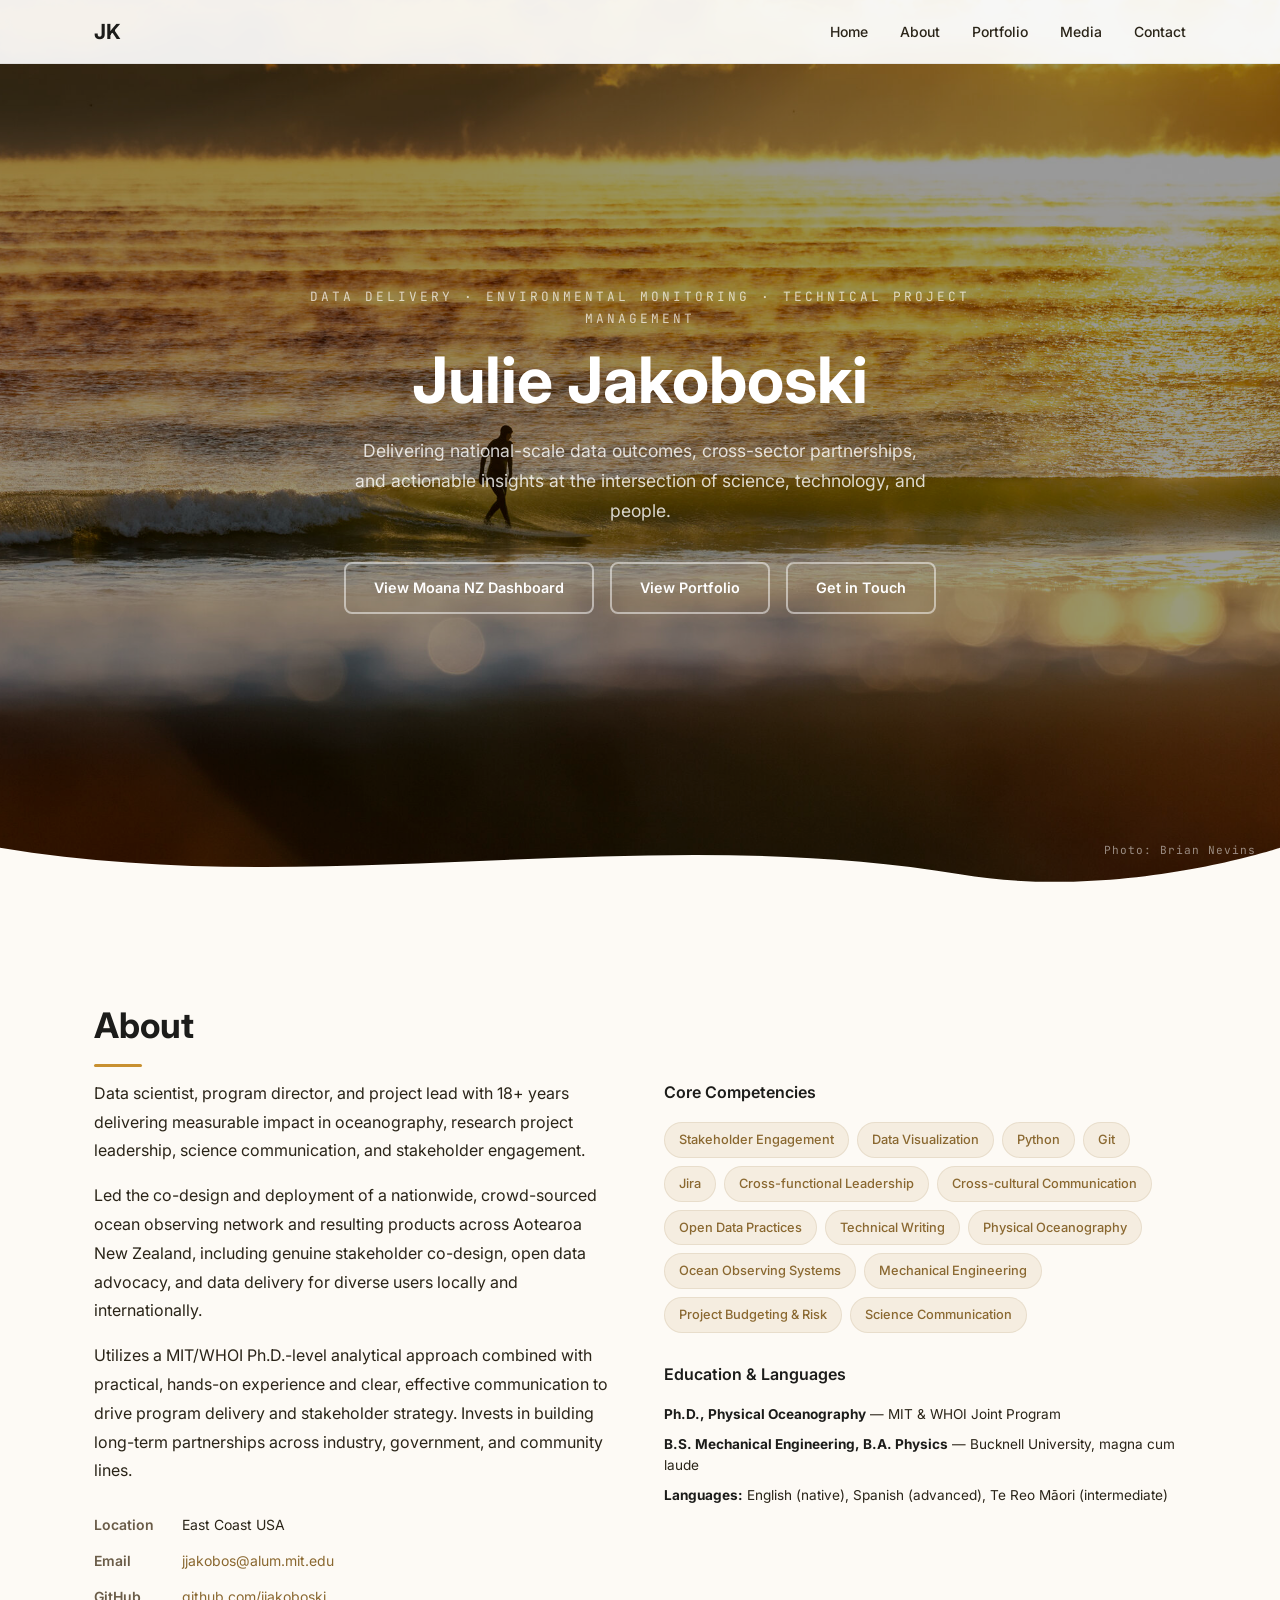
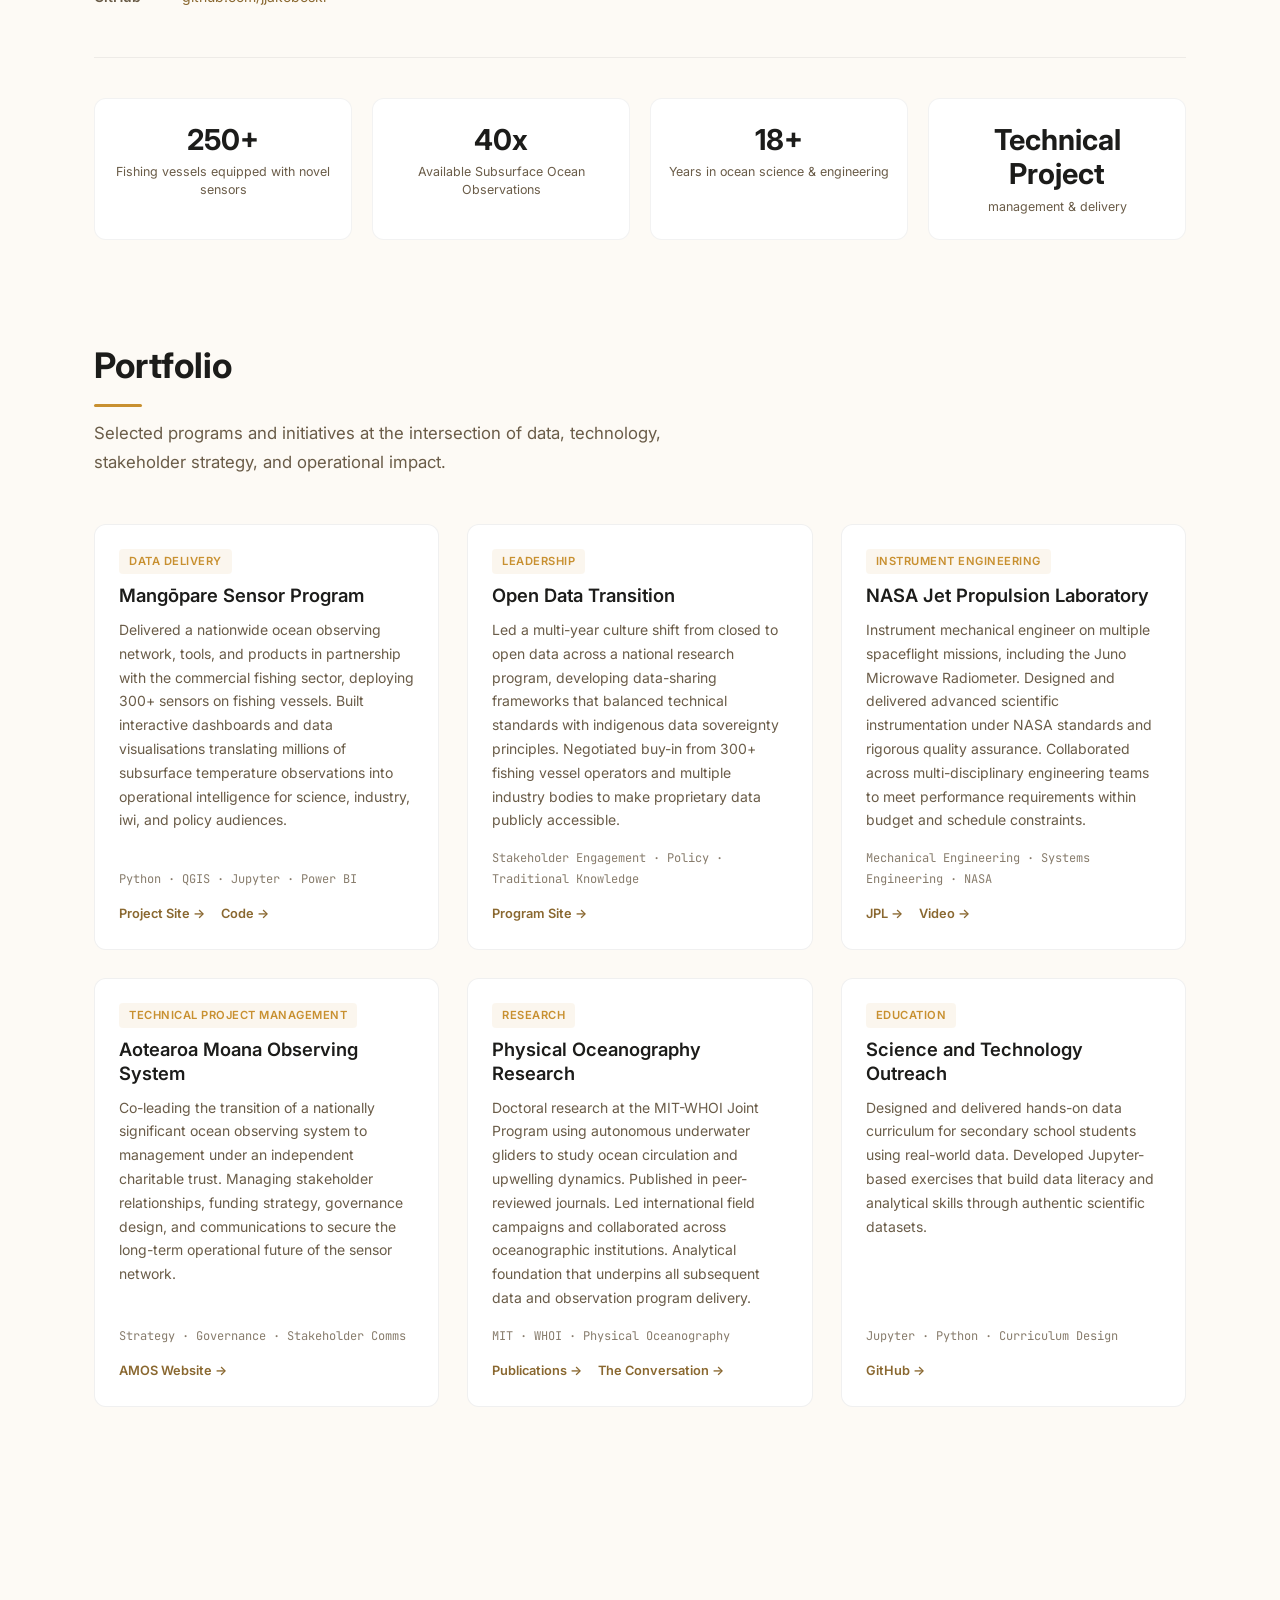
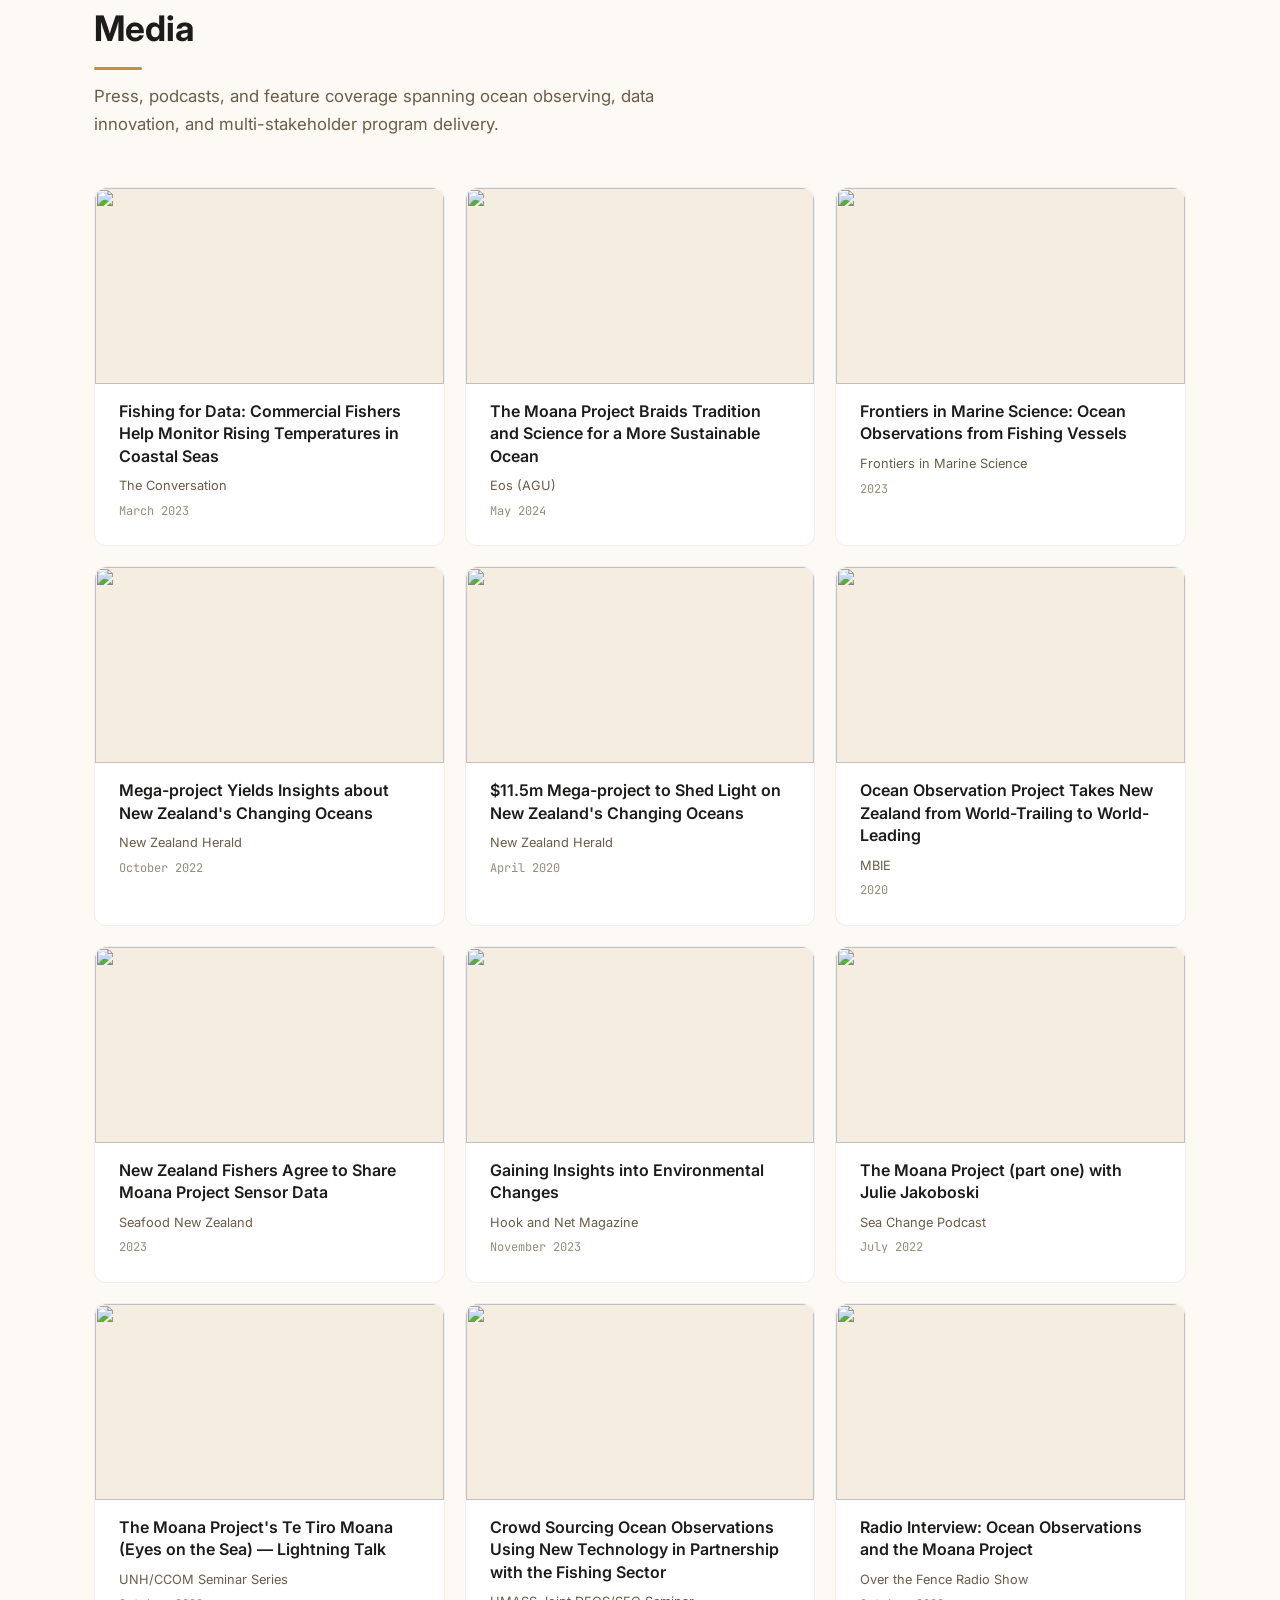
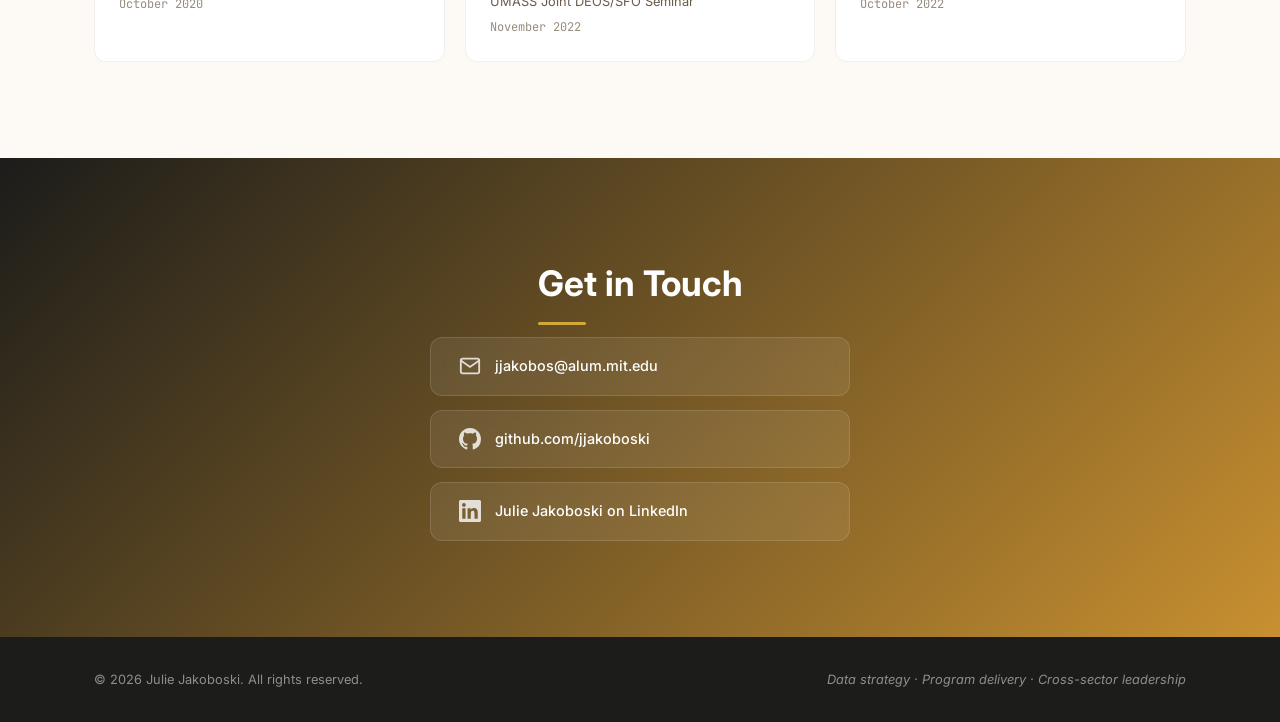
==== commit 2af77b9b: "updated content" ====
--- a/index.html
+++ b/index.html
@@ -53,7 +53,7 @@
       <div class="about__grid">
         <div class="about__text">
           <p>Data scientist, program director, and project lead with 18+ years delivering measurable impact in oceanography, research project leadership, science communication, and stakeholder engagement.</p>
-          <p>Led the co-design and deployment of a nationwide, crowd-sourced ocean observing network across Aotearoa New Zealand, including genuine stakeholder co-design, open data advocacy, and data delivery for diverse users locally and internationally.</p>
+          <p>Led the co-design and deployment of a nationwide, crowd-sourced ocean observing network and resulting products across Aotearoa New Zealand, including genuine stakeholder co-design, open data advocacy, and data delivery for diverse users locally and internationally.</p>
           <p>Utilizes a MIT/WHOI Ph.D.-level analytical approach combined with practical, hands-on experience and clear, effective communication to drive program delivery and stakeholder strategy. Invests in building long-term partnerships across industry, government, and community lines.</p>
 
           <div class="about__details">
@@ -129,7 +129,7 @@
           <div class="card__body">
             <span class="card__tag">Data Delivery</span>
             <h3 class="card__title">Mangōpare Sensor Program</h3>
-            <p class="card__text">Delivered a nationwide ocean observing network in partnership with the commercial fishing sector, deploying 300+ sensors on fishing vessels. Built interactive dashboards and data visualisations translating millions of subsurface temperature observations into operational intelligence for science, industry, iwi, and policy audiences.</p>
+            <p class="card__text">Delivered a nationwide ocean observing network, tools, and products in partnership with the commercial fishing sector, deploying 300+ sensors on fishing vessels. Built interactive dashboards and data visualisations translating millions of subsurface temperature observations into operational intelligence for science, industry, iwi, and policy audiences.</p>
             <div class="card__meta">
               <span>Python &middot; QGIS &middot; Jupyter &middot; Power BI</span>
             </div>
@@ -173,7 +173,7 @@
           <div class="card__body">
             <span class="card__tag">Technical Project Management</span>
             <h3 class="card__title">Aotearoa Moana Observing System</h3>
-            <p class="card__text">Co-leading the transition of a nationally significant ocean observing system from government service delivery to an independent charitable trust. Managing stakeholder relationships, funding strategy, governance design, and communications to secure the long-term operational future of the sensor network.</p>
+            <p class="card__text">Co-leading the transition of a nationally significant ocean observing system to management under an independent charitable trust. Managing stakeholder relationships, funding strategy, governance design, and communications to secure the long-term operational future of the sensor network.</p>
             <div class="card__meta">
               <span>Strategy &middot; Governance &middot; Stakeholder Comms</span>
             </div>
@@ -366,5 +366,5 @@
   </footer>
 
   <script src="js/main.js"></script>
-</body>
+ </body>
 </html>
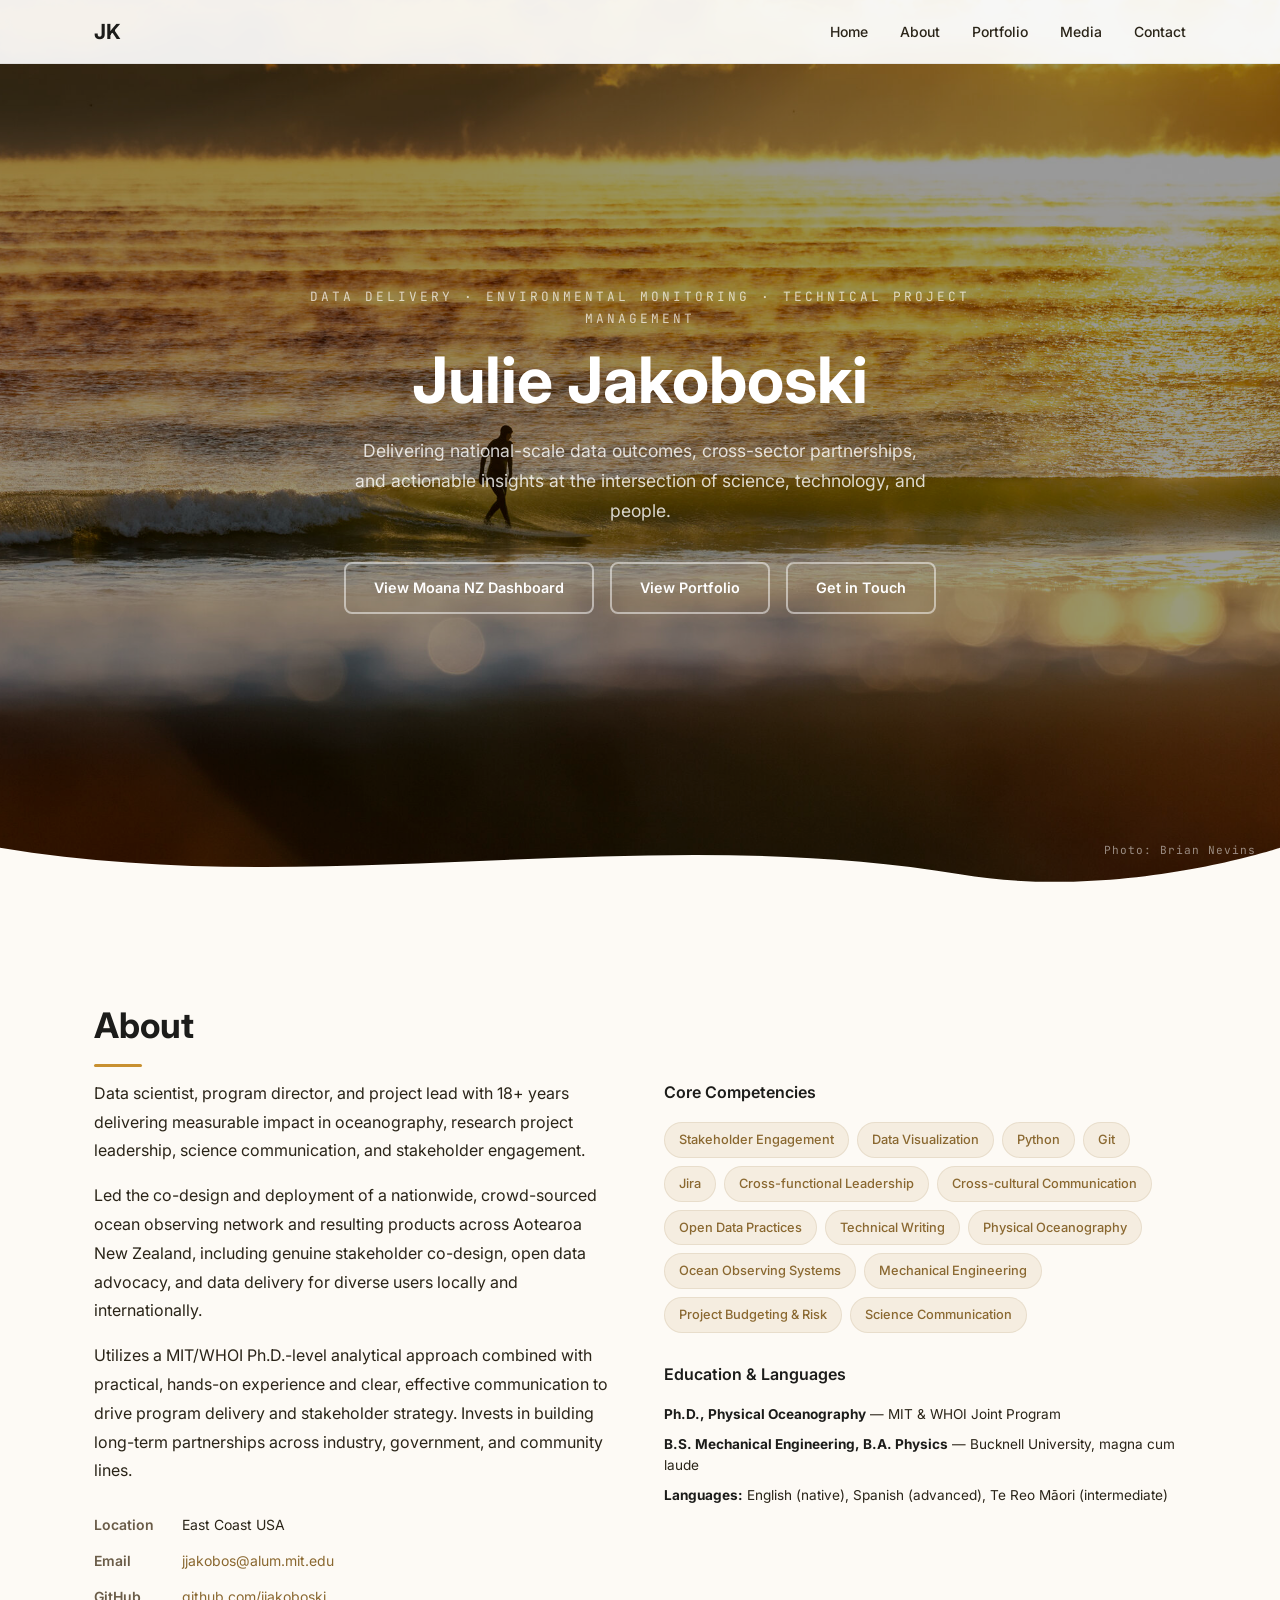
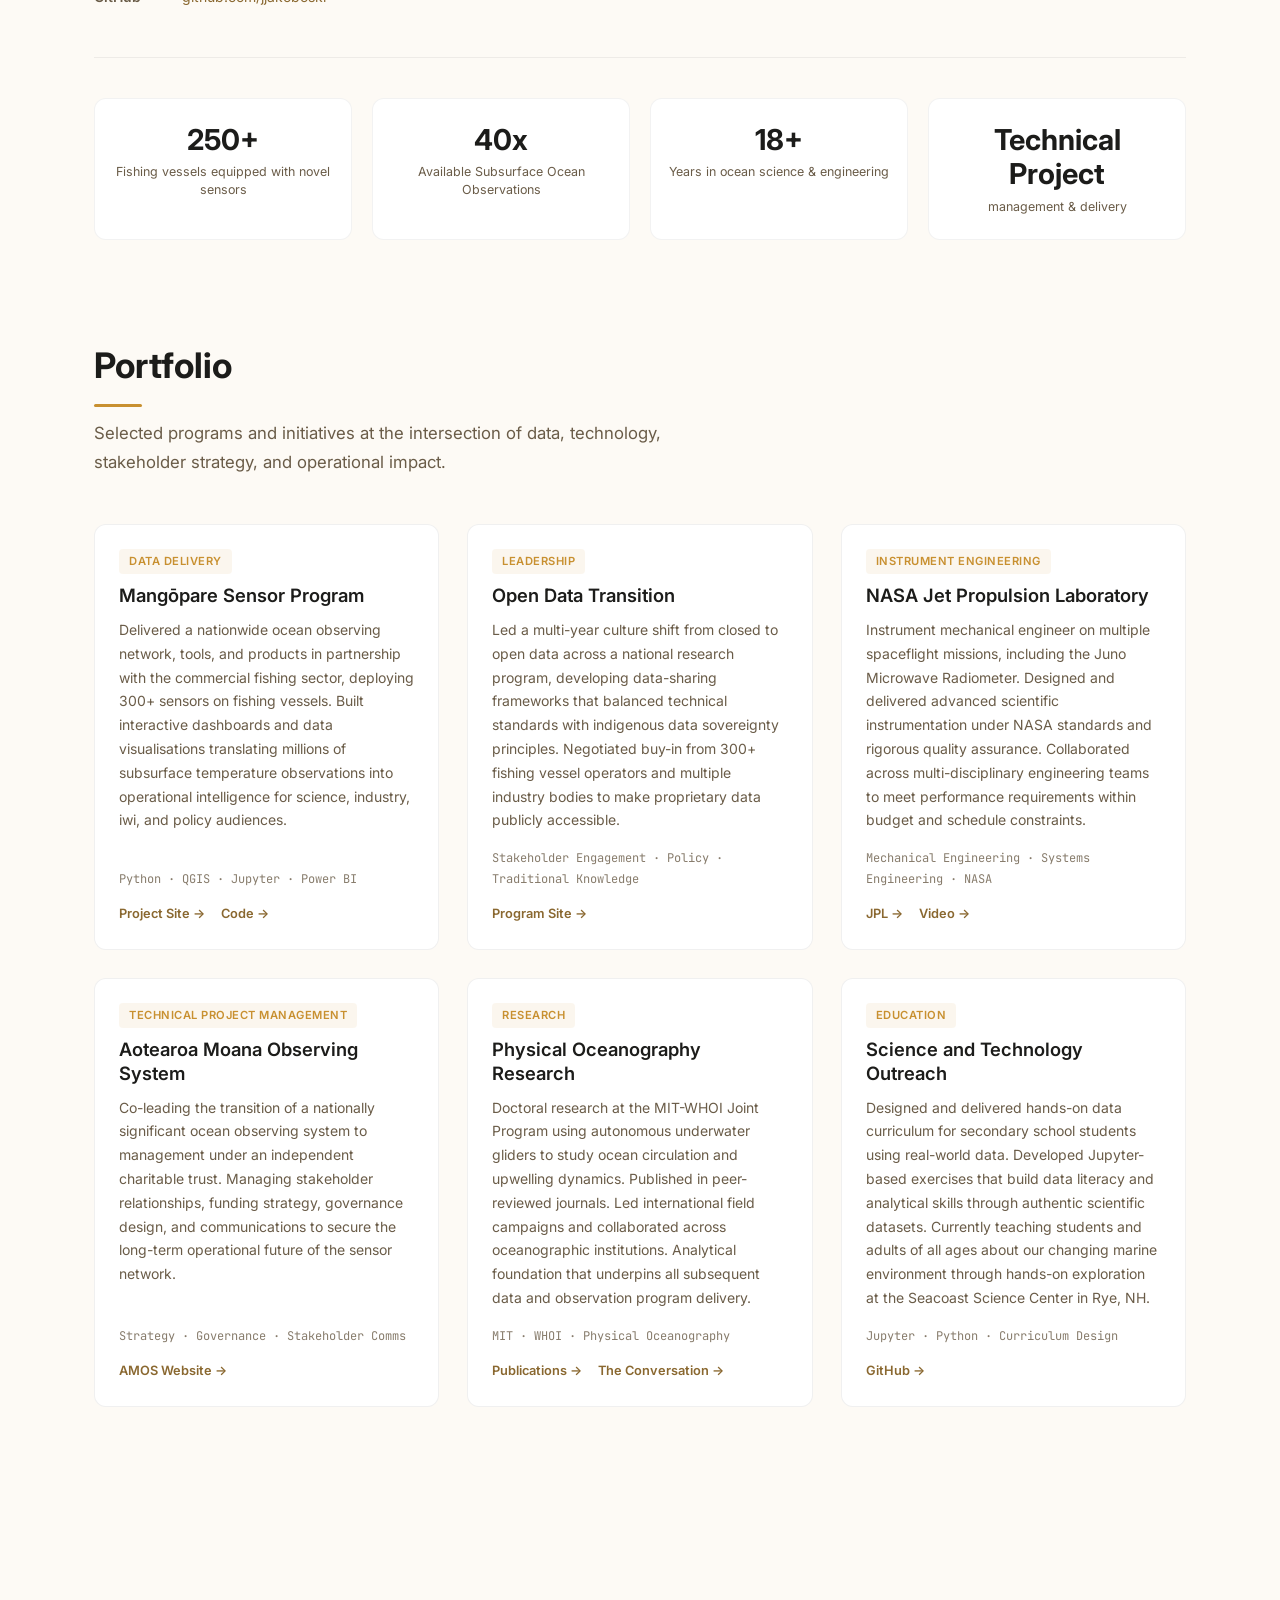
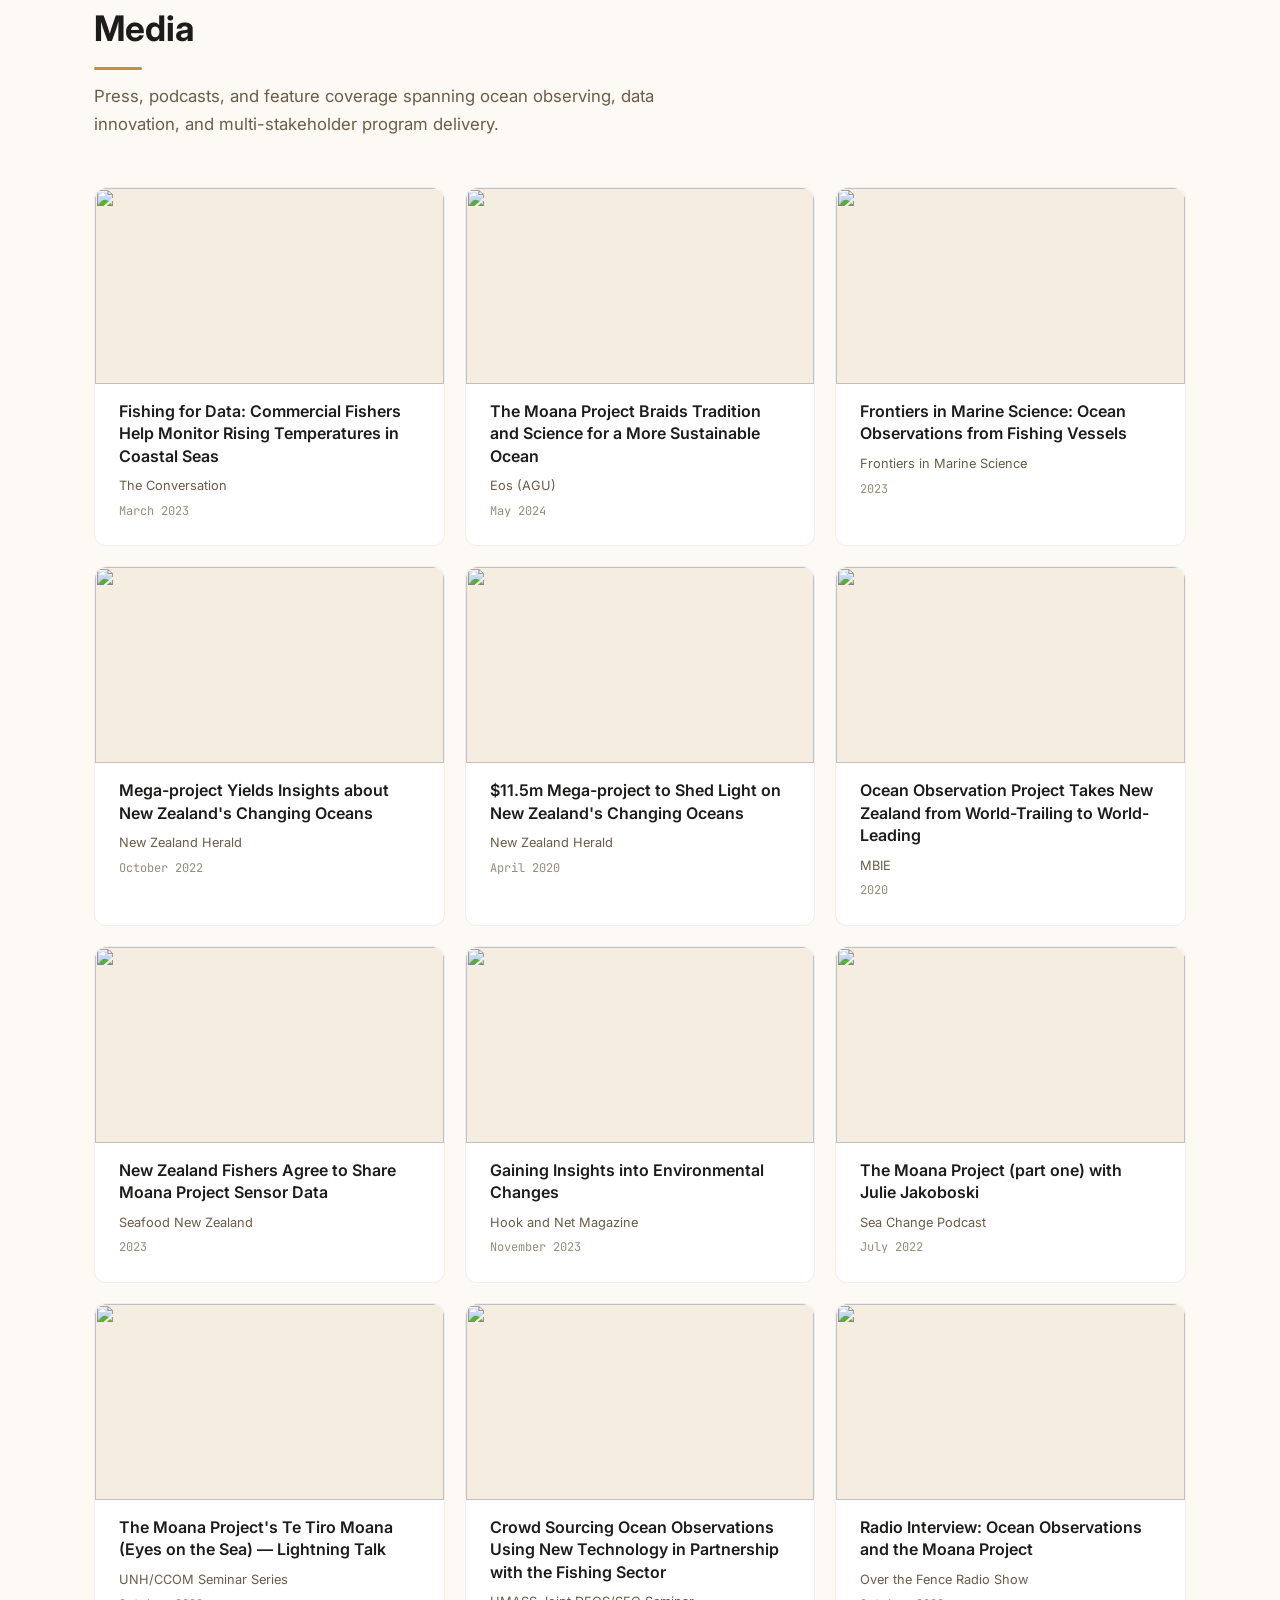
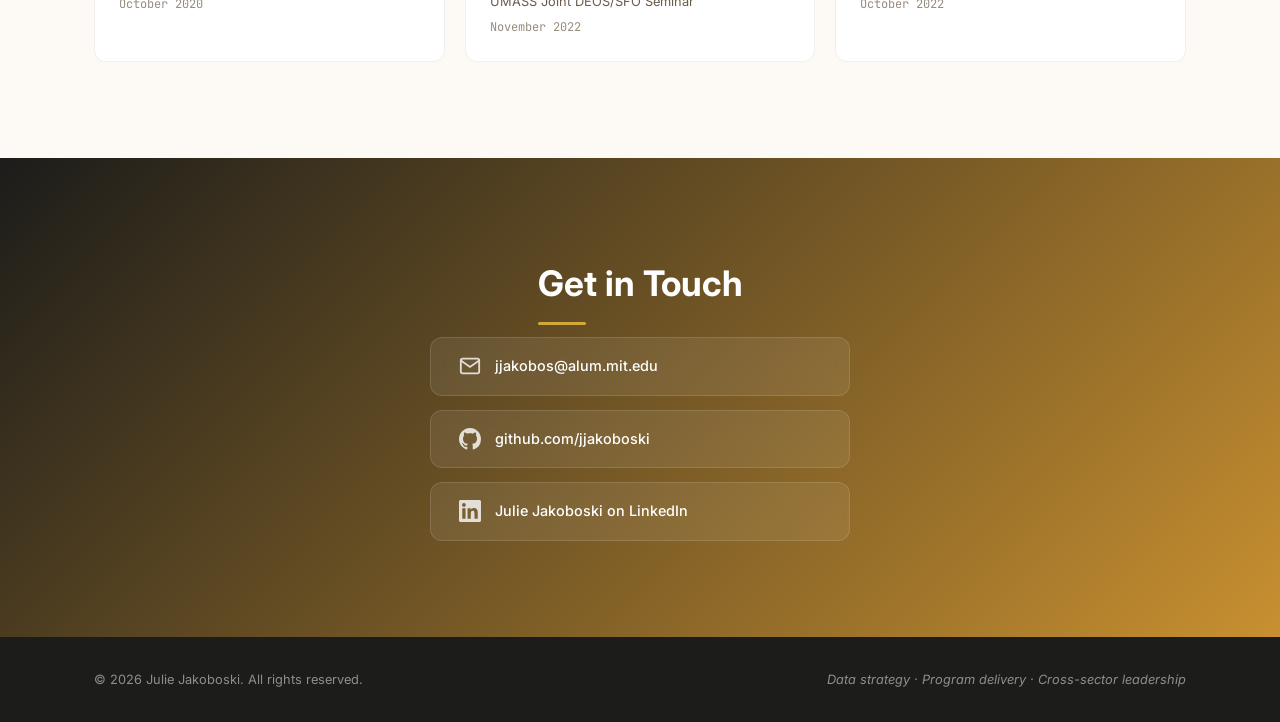
==== commit ed469df4: "updated outreach section" ====
--- a/index.html
+++ b/index.html
@@ -202,7 +202,7 @@
           <div class="card__body">
             <span class="card__tag">Education</span>
             <h3 class="card__title">Science and Technology Outreach</h3>
-            <p class="card__text">Designed and delivered hands-on data curriculum for secondary school students using real-world data. Developed Jupyter-based exercises that build data literacy and analytical skills through authentic scientific datasets.</p>
+            <p class="card__text">Designed and delivered hands-on data curriculum for secondary school students using real-world data. Developed Jupyter-based exercises that build data literacy and analytical skills through authentic scientific datasets.  Currently teaching students and adults of all ages about our changing marine environment through hands-on exploration at the Seacoast Science Center in Rye, NH.</p>
             <div class="card__meta">
               <span>Jupyter &middot; Python &middot; Curriculum Design</span>
             </div>
